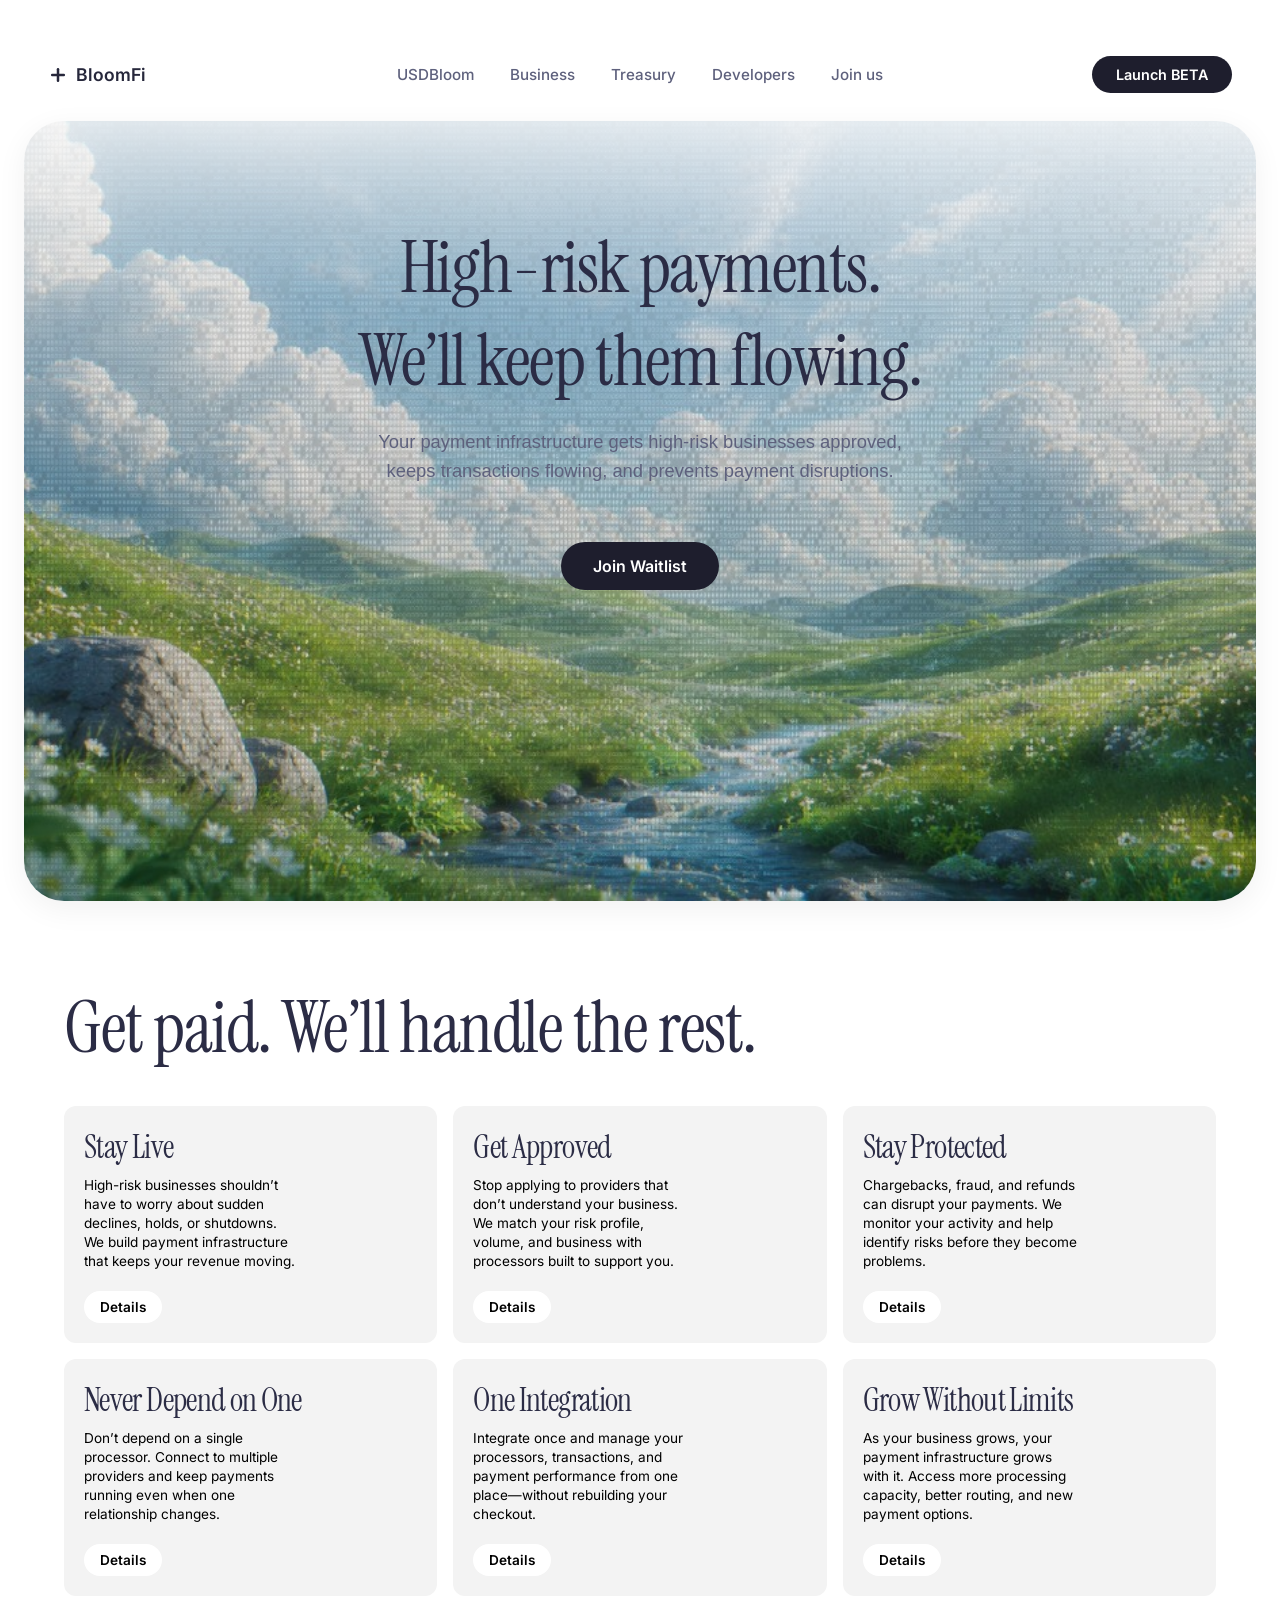
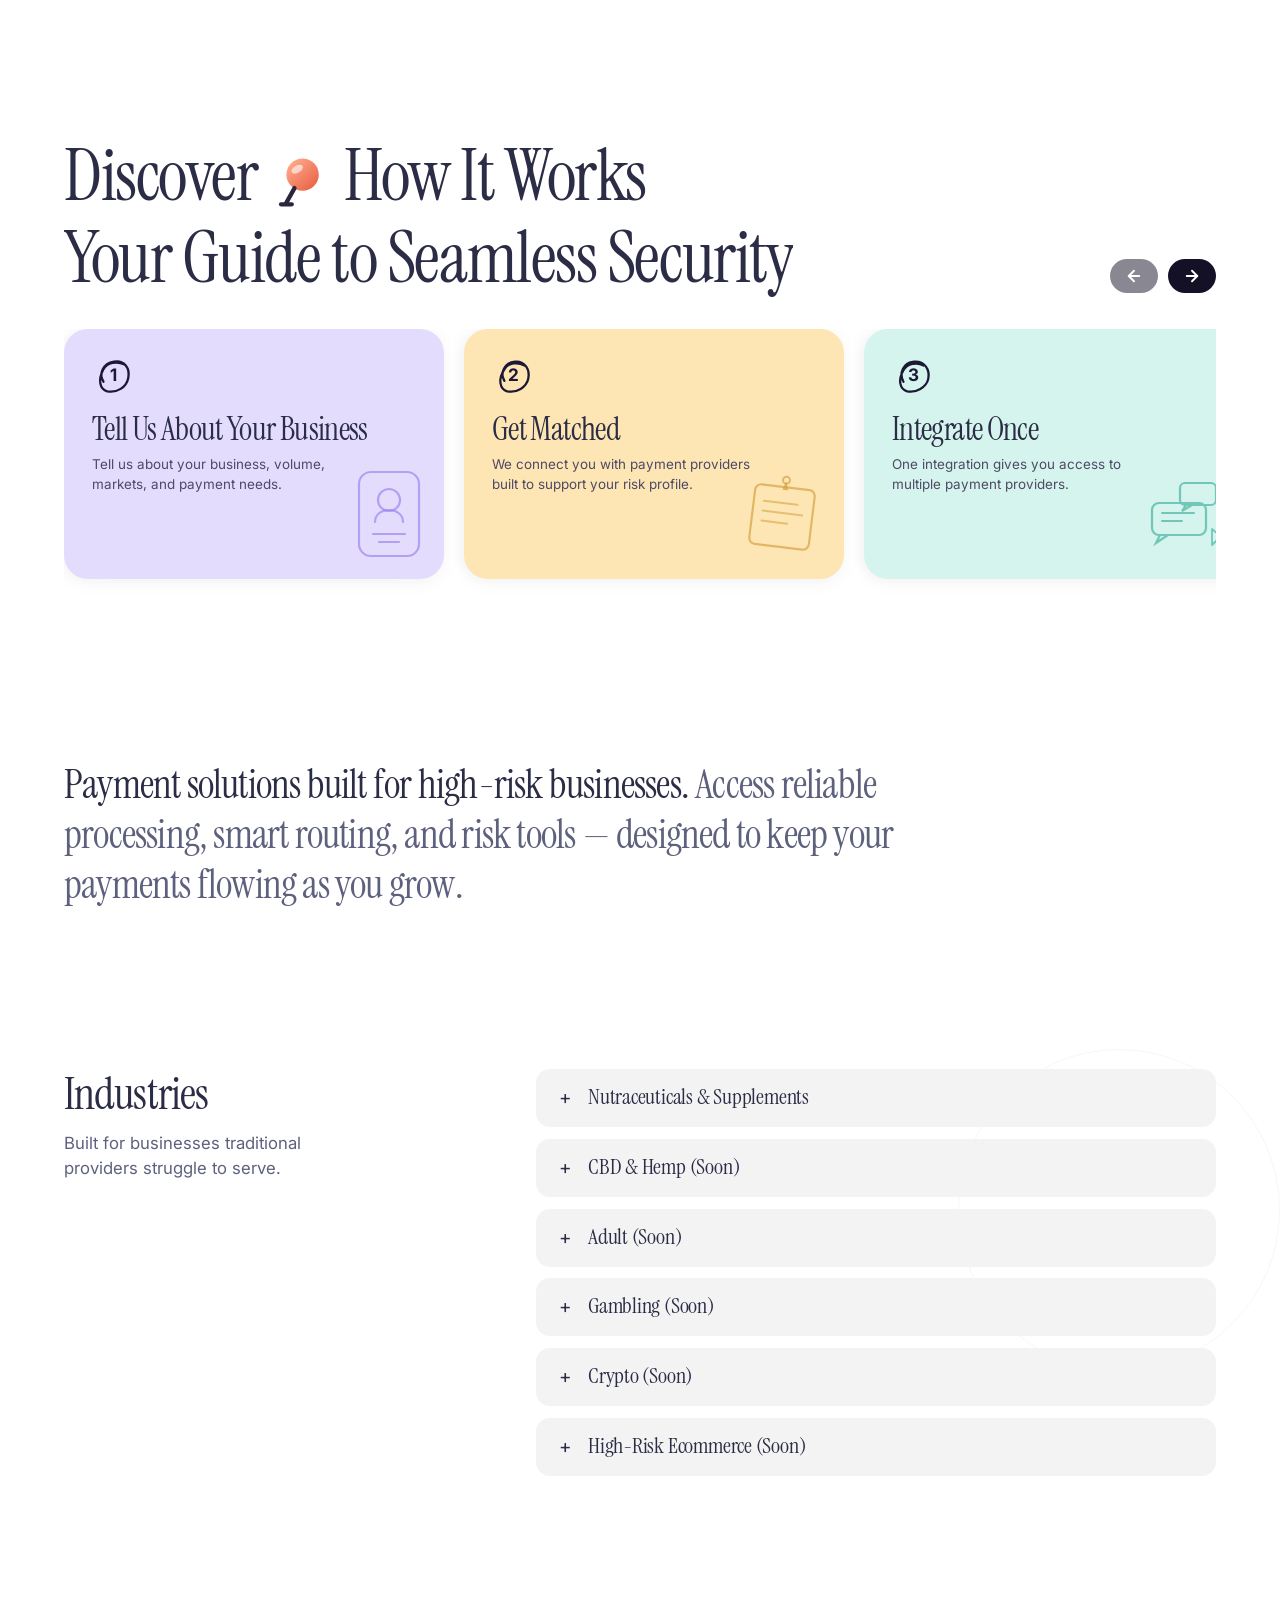
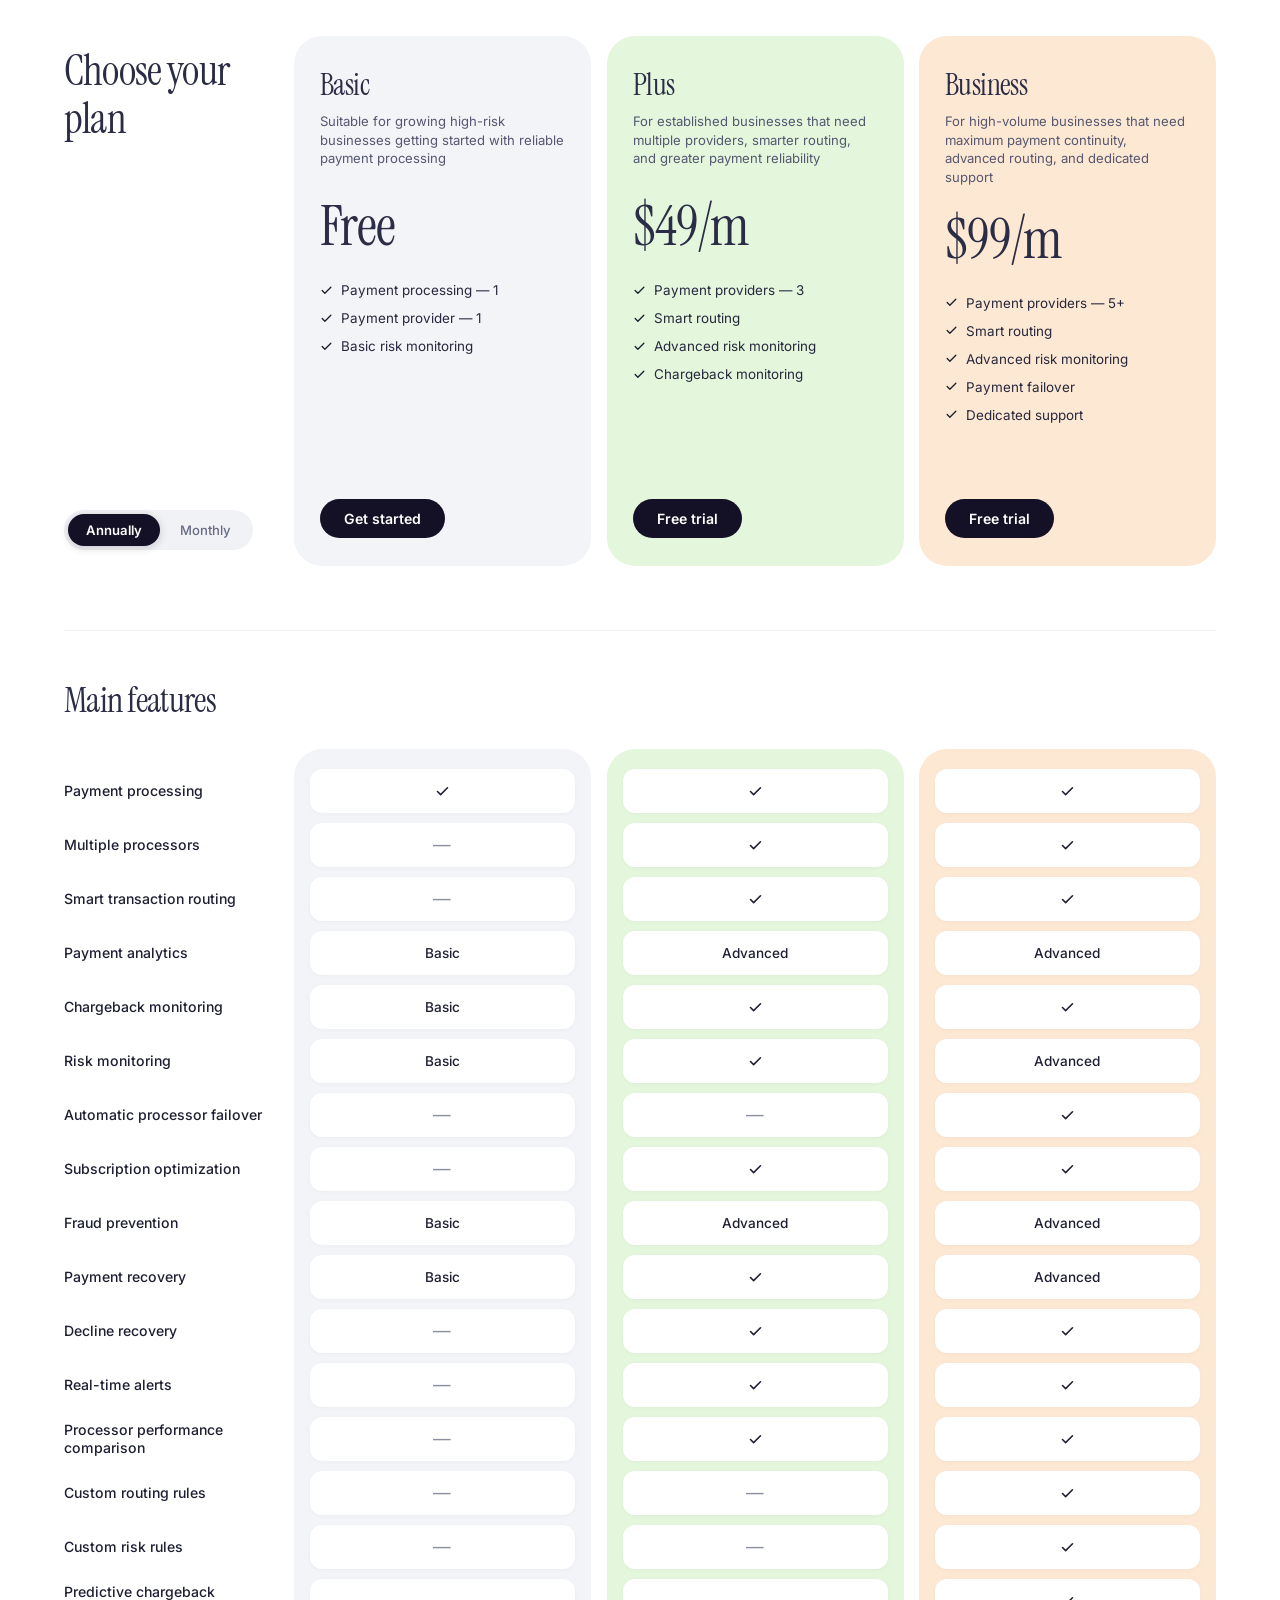
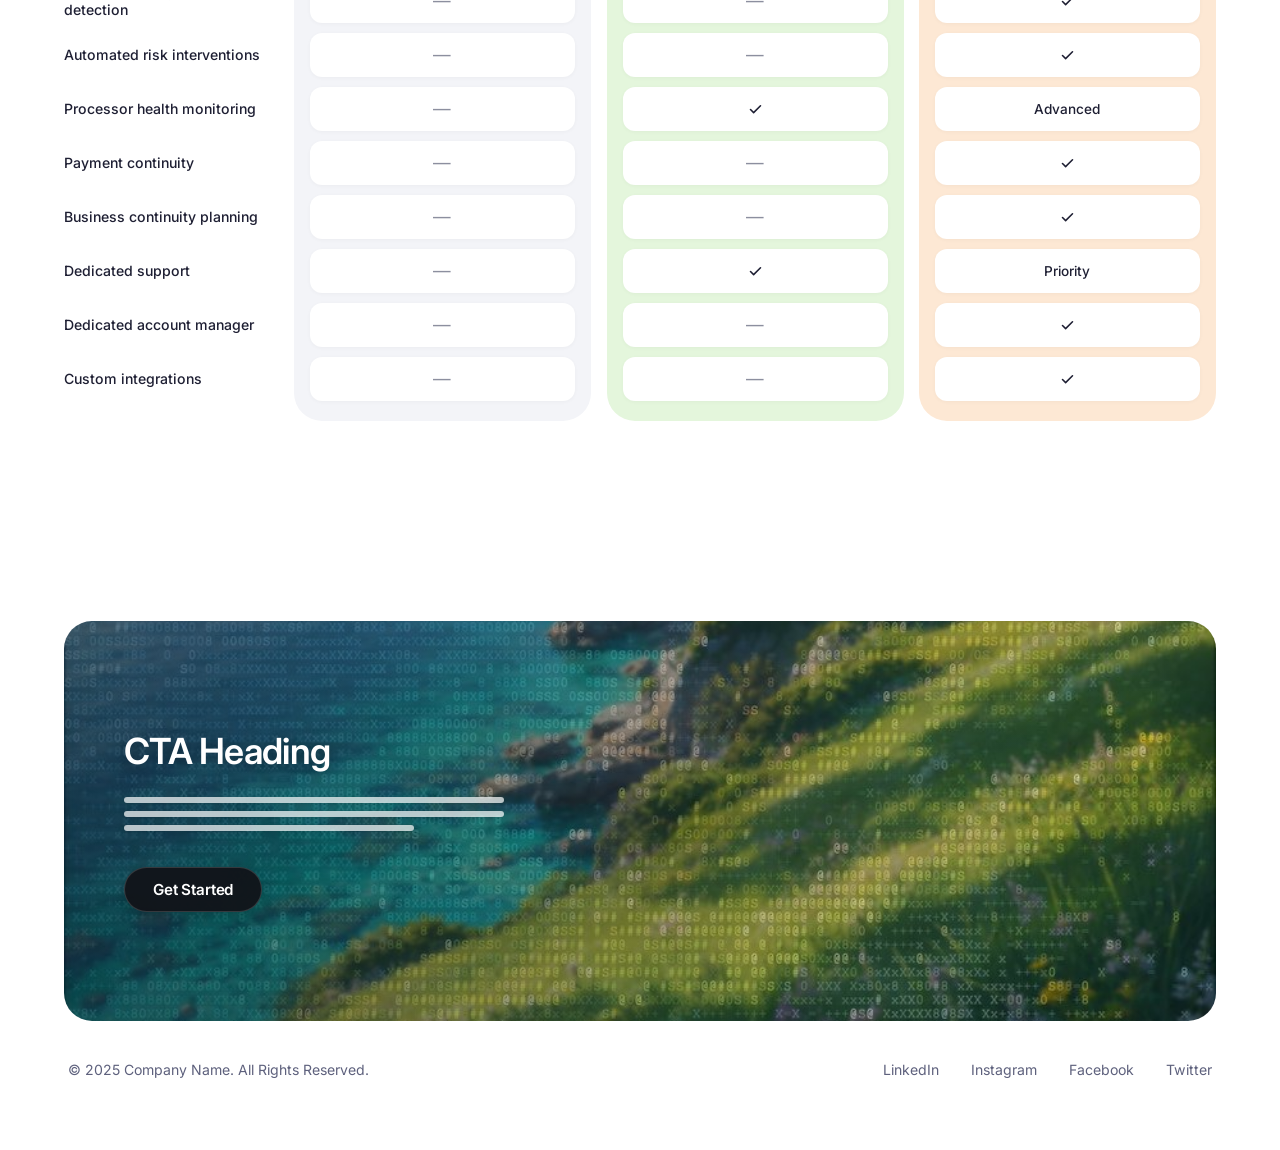
==== index.html @ 68a90241 "new page" ====
<!DOCTYPE html>
<html lang="en">
<head>
    <meta charset="UTF-8">
    <meta name="viewport" content="width=device-width, initial-scale=1.0">
    <title>BloomFi - High-risk payments. We’ll keep them flowing.</title>
    <link rel="preconnect" href="https://fonts.googleapis.com">
    <link rel="preconnect" href="https://fonts.gstatic.com" crossorigin>
    <link href="https://fonts.googleapis.com/css2?family=Inter:wght@400;500;600;700&display=swap" rel="stylesheet">
    <link href="https://fonts.googleapis.com/css2?family=Instrument+Serif:ital@0;1&display=swap" rel="stylesheet">
    <link href="https://api.fontshare.com/v2/css?f[]=switzer@400,500,600,700&display=swap" rel="stylesheet">
    <link rel="stylesheet" href="styles.css?v=24">
    <style>
        /* How It Works Section Direct Styles */
        .how-it-works-section {
            max-width: 1200px;
            width: 100%;
            margin: 60px auto 100px auto;
            padding: 0 24px;
            box-sizing: border-box;
        }

        .how-it-works-header {
            display: flex;
            justify-content: space-between;
            align-items: flex-end;
            margin-bottom: 32px;
        }

        .how-it-works-title {
            display: flex;
            flex-direction: column;
            gap: 2px;
        }

        .hw-main-heading,
        .hw-sub-heading {
            font-family: 'Instrument Serif', serif;
            font-size: 4.5rem;
            font-weight: 400;
            color: #2b2c45;
            line-height: 1.1;
            letter-spacing: -0.02em;
            margin: 0;
        }

        .hw-title-emoji {
            display: inline-flex;
            align-items: center;
            justify-content: center;
            vertical-align: middle;
        }

        .hw-title-emoji svg {
            width: 0.8em;
            height: 0.8em;
            vertical-align: -0.05em;
            margin: 0 4px;
        }

        .how-it-works-nav {
            display: flex;
            gap: 10px;
            align-items: center;
            margin-bottom: 4px;
        }

        .hw-nav-btn {
            background-color: #141126;
            color: #ffffff;
            border: none;
            width: 48px;
            height: 34px;
            border-radius: 17px;
            display: flex;
            justify-content: center;
            align-items: center;
            cursor: pointer;
            transition: background-color 0.2s ease, transform 0.15s ease;
        }

        .hw-nav-btn:hover {
            background-color: #2b2649;
            transform: scale(1.04);
        }

        .hw-nav-btn:active {
            transform: scale(0.97);
        }

        .how-it-works-cards-wrapper {
            position: relative;
            width: 100%;
            height: 270px;
            overflow: hidden;
        }

        .how-it-works-cards {
            position: relative;
            width: 100%;
            height: 100%;
        }

        .hw-card {
            position: absolute;
            top: 0;
            width: 380px;
            height: 250px;
            border-radius: 24px;
            padding: 26px 28px 22px 28px;
            display: flex;
            flex-direction: column;
            justify-content: flex-start;
            overflow: hidden;
            box-sizing: border-box;
            box-shadow: 0 4px 20px rgba(0, 0, 0, 0.04), -4px 0 16px rgba(0, 0, 0, 0.04);
            transition: left 0.45s cubic-bezier(0.2, 0.9, 0.3, 1), box-shadow 0.3s ease;
            cursor: pointer;
        }

        .hw-card:hover {
            box-shadow: 0 8px 30px rgba(0, 0, 0, 0.08), -6px 0 20px rgba(0, 0, 0, 0.06);
        }

        .hw-badge {
            display: flex;
            align-items: center;
            justify-content: flex-start;
            margin-bottom: 14px;
        }

        .hw-card-title {
            font-family: 'Instrument Serif', serif;
            font-size: 2rem;
            font-weight: 400;
            color: #2b2c45;
            margin: 0 0 8px 0;
            letter-spacing: -0.02em;
            line-height: 1.15;
            position: relative;
            z-index: 2;
        }

        .hw-card-desc {
            font-family: 'Inter', -apple-system, BlinkMacSystemFont, "Segoe UI", Roboto, sans-serif;
            font-size: 0.84rem;
            font-weight: 400;
            color: #4E4A66;
            line-height: 1.48;
            margin: 0;
            max-width: 82%;
            position: relative;
            z-index: 2;
        }

        .hw-card-graphic {
            position: absolute;
            bottom: 8px;
            right: 12px;
            z-index: 1;
            pointer-events: none;
        }

        .card-purple {
            background-color: #E4DCFD !important;
        }

        .card-yellow {
            background-color: #FDE6B4 !important;
        }

        .card-cyan {
            background-color: #D5F4ED !important;
        }

        .card-peach {
            background-color: #FCE2D2 !important;
        }

        .card-blue {
            background-color: #E0E7FD !important;
        }

        @media (max-width: 992px) {
            .hw-main-heading,
            .hw-sub-heading {
                font-size: 3rem;
            }
            .how-it-works-cards-wrapper {
                height: 270px;
            }
            .hw-card {
                width: 330px;
                height: 250px;
            }
        }

        @media (max-width: 576px) {
            .how-it-works-header {
                flex-direction: column;
                align-items: flex-start;
                gap: 16px;
            }
            .hw-main-heading,
            .hw-sub-heading {
                font-size: 2.2rem;
            }
            .hw-card-title {
                font-size: 1.75rem;
            }
            .how-it-works-cards-wrapper {
                height: 255px;
            }
            .hw-card {
                width: 82vw;
                height: 240px;
                padding: 22px 18px;
            }
            .hw-card-desc {
                max-width: 95%;
            }
        }
    </style>
</head>
<body>
    <header class="header">
        <div class="logo">
            <svg width="20" height="20" viewBox="0 0 24 24" fill="none" stroke="currentColor" stroke-width="3" stroke-linecap="round" stroke-linejoin="round">
                <line x1="12" y1="5" x2="12" y2="19"></line>
                <line x1="5" y1="12" x2="19" y2="12"></line>
            </svg>
            BloomFi
        </div>
        <nav class="nav">
            <a href="#">USDBloom</a>
            <a href="#">Business</a>
            <a href="#">Treasury</a>
            <a href="#">Developers</a>
            <a href="#">Join us</a>
        </nav>
        <div class="header-action">
            <button class="btn btn-dark">Launch BETA</button>
        </div>
    </header>

    <main class="main-content">
        <section class="hero-card">
            <div class="hero-content">
                <h1>High-risk payments.<br>We’ll keep them flowing.</h1>
                <p>Your payment infrastructure gets high-risk businesses approved,<br>keeps transactions flowing, and prevents payment disruptions.</p>
                <button class="btn btn-dark btn-large">Join Waitlist</button>
            </div>
        </section>

        <section class="explore-section">
            <h2>Get paid. We’ll handle the rest.</h2>
            <div class="explore-grid">
                <!-- Card 1 -->
                <div class="explore-card">
                    <div class="explore-content">
                        <h3>Stay Live</h3>
                        <p>High-risk businesses shouldn’t have to worry about sudden declines, holds, or shutdowns. We build payment infrastructure that keeps your revenue moving.</p>
                        <button class="btn-details">Details</button>
                    </div>
                    <div class="explore-image">
                        <img src="assets/save.png" alt="Stay Live" onerror="this.style.display='none'">
                    </div>
                </div>

                <!-- Card 2 -->
                <div class="explore-card">
                    <div class="explore-content">
                        <h3>Get Approved</h3>
                        <p>Stop applying to providers that don’t understand your business. We match your risk profile, volume, and business with processors built to support you.</p>
                        <button class="btn-details">Details</button>
                    </div>
                    <div class="explore-image">
                        <img src="assets/plan.png" alt="Get Approved" onerror="this.style.display='none'">
                    </div>
                </div>

                <!-- Card 3 -->
                <div class="explore-card">
                    <div class="explore-content">
                        <h3>Stay Protected</h3>
                        <p>Chargebacks, fraud, and refunds can disrupt your payments. We monitor your activity and help identify risks before they become problems.</p>
                        <button class="btn-details">Details</button>
                    </div>
                    <div class="explore-image">
                        <img src="assets/book.png" alt="Stay Protected" onerror="this.style.display='none'">
                    </div>
                </div>

                <!-- Card 4 -->
                <div class="explore-card">
                    <div class="explore-content">
                        <h3>Never Depend on One</h3>
                        <p>Don’t depend on a single processor. Connect to multiple providers and keep payments running even when one relationship changes.</p>
                        <button class="btn-details">Details</button>
                    </div>
                    <div class="explore-image">
                        <img src="assets/autopilot.png" alt="Never Depend on One" onerror="this.style.display='none'">
                    </div>
                </div>

                <!-- Card 5 -->
                <div class="explore-card">
                    <div class="explore-content">
                        <h3>One Integration</h3>
                        <p>Integrate once and manage your processors, transactions, and payment performance from one place—without rebuilding your checkout.</p>
                        <button class="btn-details">Details</button>
                    </div>
                    <div class="explore-image">
                        <img src="assets/budget.png" alt="One Integration" onerror="this.style.display='none'">
                    </div>
                </div>

                <!-- Card 6 -->
                <div class="explore-card">
                    <div class="explore-content">
                        <h3>Grow Without Limits</h3>
                        <p>As your business grows, your payment infrastructure grows with it. Access more processing capacity, better routing, and new payment options.</p>
                        <button class="btn-details">Details</button>
                    </div>
                    <div class="explore-image">
                        <img src="assets/group.png" alt="Grow Without Limits" onerror="this.style.display='none'">
                    </div>
                </div>


            </div>
        </section>

        <!-- How It Works Section -->
        <section class="how-it-works-section">
            <div class="how-it-works-header">
                <div class="how-it-works-title">
                    <h2 class="hw-main-heading">
                        Discover 
                        <span class="hw-title-emoji">
                            <svg viewBox="0 0 32 32" fill="none" xmlns="http://www.w3.org/2000/svg">
                                <circle cx="17" cy="12" r="9" fill="url(#hw-head-gradient)"/>
                                <ellipse cx="14" cy="9" rx="3.5" ry="2" fill="white" opacity="0.6" transform="rotate(-30 14 9)"/>
                                <path d="M12.5 19.5 L7.5 28.5 M5 28.5 L11 28.5" stroke="#2B2640" stroke-width="2.4" stroke-linecap="round"/>
                                <defs>
                                    <linearGradient id="hw-head-gradient" x1="10" y1="5" x2="24" y2="20" gradientUnits="userSpaceOnUse">
                                        <stop stop-color="#FFA88B"/>
                                        <stop offset="1" stop-color="#E86245"/>
                                    </linearGradient>
                                </defs>
                            </svg>
                        </span>
                        How It Works
                    </h2>
                    <h2 class="hw-sub-heading">Your Guide to Seamless Security</h2>
                </div>
                <div class="how-it-works-nav">
                    <button class="hw-nav-btn prev" id="hwPrevBtn" aria-label="Previous">
                        <svg width="18" height="18" viewBox="0 0 24 24" fill="none" stroke="currentColor" stroke-width="2.5" stroke-linecap="round" stroke-linejoin="round">
                            <line x1="19" y1="12" x2="5" y2="12"></line>
                            <polyline points="12 19 5 12 12 5"></polyline>
                        </svg>
                    </button>
                    <button class="hw-nav-btn next" id="hwNextBtn" aria-label="Next">
                        <svg width="18" height="18" viewBox="0 0 24 24" fill="none" stroke="currentColor" stroke-width="2.5" stroke-linecap="round" stroke-linejoin="round">
                            <line x1="5" y1="12" x2="19" y2="12"></line>
                            <polyline points="12 5 19 12 12 19"></polyline>
                        </svg>
                    </button>
                </div>
            </div>
            
            <div class="how-it-works-cards-wrapper">
                <div class="how-it-works-cards" id="hwCardsContainer">
                    <!-- Card 1 -->
                    <div class="hw-card card-purple">
                        <div class="hw-badge">
                            <svg width="42" height="42" viewBox="0 0 44 44" fill="none" xmlns="http://www.w3.org/2000/svg">
                                <path d="M12 28 C 7 20, 11 9, 23 7 C 34 5, 40 14, 38 24 C 36 34, 26 40, 16 38 C 8 36, 6 26, 12 15 C 16 8, 26 6, 34 10" 
                                      stroke="#1C1836" stroke-width="2.4" stroke-linecap="round" stroke-linejoin="round" fill="none"/>
                                <text x="22" y="27" text-anchor="middle" font-family="'Inter', sans-serif" font-weight="700" font-size="18" fill="#1C1836">1</text>
                            </svg>
                        </div>
                        <h3 class="hw-card-title">Tell Us About Your Business</h3>
                        <p class="hw-card-desc">Tell us about your business, volume, markets, and payment needs.</p>
                        <div class="hw-card-graphic">
                            <svg width="95" height="105" viewBox="0 0 95 105" fill="none" xmlns="http://www.w3.org/2000/svg">
                                <rect x="22" y="10" width="60" height="84" rx="12" stroke="#9A82EA" stroke-width="2.2" fill="none" opacity="0.65"/>
                                <circle cx="52" cy="38" r="11" stroke="#9A82EA" stroke-width="2.2" fill="none" opacity="0.65"/>
                                <path d="M38 60 C38 52, 45 48, 52 48 C59 48, 66 52, 66 60" stroke="#9A82EA" stroke-width="2.2" stroke-linecap="round" fill="none" opacity="0.65"/>
                                <line x1="36" y1="72" x2="68" y2="72" stroke="#9A82EA" stroke-width="2.2" stroke-linecap="round" opacity="0.65"/>
                                <line x1="42" y1="80" x2="62" y2="80" stroke="#9A82EA" stroke-width="2.2" stroke-linecap="round" opacity="0.65"/>
                            </svg>
                        </div>
                    </div>
                    
                    <!-- Card 2 -->
                    <div class="hw-card card-yellow">
                        <div class="hw-badge">
                            <svg width="42" height="42" viewBox="0 0 44 44" fill="none" xmlns="http://www.w3.org/2000/svg">
                                <path d="M13 27 C 8 19, 13 8, 24 7 C 35 6, 40 16, 38 25 C 36 34, 26 40, 16 38 C 8 36, 6 25, 13 15 C 17 8, 27 7, 34 11" 
                                      stroke="#1C1836" stroke-width="2.4" stroke-linecap="round" stroke-linejoin="round" fill="none"/>
                                <text x="22" y="27" text-anchor="middle" font-family="'Inter', sans-serif" font-weight="700" font-size="18" fill="#1C1836">2</text>
                            </svg>
                        </div>
                        <h3 class="hw-card-title">Get Matched</h3>
                        <p class="hw-card-desc">We connect you with payment providers built to support your risk profile.</p>
                        <div class="hw-card-graphic">
                            <svg width="100" height="100" viewBox="0 0 100 100" fill="none" xmlns="http://www.w3.org/2000/svg">
                                <g transform="rotate(7 50 50)">
                                    <rect x="20" y="20" width="60" height="60" rx="6" stroke="#D39F3B" stroke-width="2.2" fill="none" opacity="0.65"/>
                                    <path d="M50 14 L53 23 L47 23 Z" fill="#D39F3B" opacity="0.65"/>
                                    <circle cx="50" cy="13" r="3.5" stroke="#D39F3B" stroke-width="2" fill="none" opacity="0.65"/>
                                    <line x1="30" y1="36" x2="64" y2="36" stroke="#D39F3B" stroke-width="2" stroke-linecap="round" opacity="0.55"/>
                                    <line x1="30" y1="46" x2="70" y2="46" stroke="#D39F3B" stroke-width="2" stroke-linecap="round" opacity="0.55"/>
                                    <line x1="30" y1="56" x2="56" y2="56" stroke="#D39F3B" stroke-width="2" stroke-linecap="round" opacity="0.55"/>
                                </g>
                            </svg>
                        </div>
                    </div>
                    
                    <!-- Card 3 -->
                    <div class="hw-card card-cyan">
                        <div class="hw-badge">
                            <svg width="42" height="42" viewBox="0 0 44 44" fill="none" xmlns="http://www.w3.org/2000/svg">
                                <path d="M12 28 C 7 19, 12 8, 23 7 C 34 6, 40 15, 38 25 C 36 34, 25 40, 16 38 C 8 36, 6 26, 12 16 C 16 9, 26 7, 33 11" 
                                      stroke="#1C1836" stroke-width="2.4" stroke-linecap="round" stroke-linejoin="round" fill="none"/>
                                <text x="22" y="27" text-anchor="middle" font-family="'Inter', sans-serif" font-weight="700" font-size="18" fill="#1C1836">3</text>
                            </svg>
                        </div>
                        <h3 class="hw-card-title">Integrate Once</h3>
                        <p class="hw-card-desc">One integration gives you access to multiple payment providers.</p>
                        <div class="hw-card-graphic">
                            <svg width="100" height="100" viewBox="0 0 100 100" fill="none" xmlns="http://www.w3.org/2000/svg">
                                <g opacity="0.65">
                                    <rect x="48" y="16" width="36" height="22" rx="5" stroke="#3DAF9C" stroke-width="2.2" fill="none"/>
                                    <path d="M54 38 L50 44 L60 38" stroke="#3DAF9C" stroke-width="2.2" fill="none"/>
                                    <rect x="20" y="36" width="54" height="32" rx="7" stroke="#3DAF9C" stroke-width="2.2" fill="none"/>
                                    <line x1="30" y1="46" x2="62" y2="46" stroke="#3DAF9C" stroke-width="2.2" stroke-linecap="round"/>
                                    <line x1="30" y1="54" x2="50" y2="54" stroke="#3DAF9C" stroke-width="2.2" stroke-linecap="round"/>
                                    <path d="M28 68 L24 76 L36 68" stroke="#3DAF9C" stroke-width="2.2" fill="none"/>
                                    <path d="M80 62 L80 78 L84 74 L90 82 L93 79 L87 72 L92 72 Z" stroke="#3DAF9C" stroke-width="1.8" stroke-linejoin="round" fill="none"/>
                                </g>
                            </svg>
                        </div>
                    </div>

                    <!-- Card 4 -->
                    <div class="hw-card card-peach">
                        <div class="hw-badge">
                            <svg width="42" height="42" viewBox="0 0 44 44" fill="none" xmlns="http://www.w3.org/2000/svg">
                                <path d="M12 28 C 7 20, 11 9, 23 7 C 34 5, 40 14, 38 24 C 36 34, 26 40, 16 38 C 8 36, 6 26, 12 15 C 16 8, 26 6, 34 10" 
                                      stroke="#1C1836" stroke-width="2.4" stroke-linecap="round" stroke-linejoin="round" fill="none"/>
                                <text x="22" y="27" text-anchor="middle" font-family="'Inter', sans-serif" font-weight="700" font-size="18" fill="#1C1836">4</text>
                            </svg>
                        </div>
                        <h3 class="hw-card-title">Keep Processing</h3>
                        <p class="hw-card-desc">We monitor, optimize, and route payments to keep your transactions flowing.</p>
                        <div class="hw-card-graphic">
                            <svg width="100" height="100" viewBox="0 0 100 100" fill="none" xmlns="http://www.w3.org/2000/svg">
                                <g opacity="0.65">
                                    <rect x="22" y="55" width="12" height="25" rx="3" stroke="#E28A6D" stroke-width="2.2" fill="none"/>
                                    <rect x="42" y="38" width="12" height="42" rx="3" stroke="#E28A6D" stroke-width="2.2" fill="none"/>
                                    <rect x="62" y="22" width="12" height="58" rx="3" stroke="#E28A6D" stroke-width="2.2" fill="none"/>
                                    <line x1="16" y1="84" x2="84" y2="84" stroke="#E28A6D" stroke-width="2.2" stroke-linecap="round"/>
                                    <path d="M24 45 L44 30 L64 16 L78 22" stroke="#E28A6D" stroke-width="2.2" stroke-linecap="round" stroke-linejoin="round"/>
                                </g>
                            </svg>
                        </div>
                    </div>

                    <!-- Card 5 -->
                    <div class="hw-card card-blue">
                        <div class="hw-badge">
                            <svg width="42" height="42" viewBox="0 0 44 44" fill="none" xmlns="http://www.w3.org/2000/svg">
                                <path d="M13 27 C 8 19, 13 8, 24 7 C 35 6, 40 16, 38 25 C 36 34, 26 40, 16 38 C 8 36, 6 25, 13 15 C 17 8, 27 7, 34 11" 
                                      stroke="#1C1836" stroke-width="2.4" stroke-linecap="round" stroke-linejoin="round" fill="none"/>
                                <text x="22" y="27" text-anchor="middle" font-family="'Inter', sans-serif" font-weight="700" font-size="18" fill="#1C1836">5</text>
                            </svg>
                        </div>
                        <h3 class="hw-card-title">Scale With Confidence</h3>
                        <p class="hw-card-desc">Add processing capacity and new providers as your business grows.</p>
                        <div class="hw-card-graphic">
                            <svg width="100" height="100" viewBox="0 0 100 100" fill="none" xmlns="http://www.w3.org/2000/svg">
                                <g opacity="0.65">
                                    <circle cx="50" cy="50" r="30" stroke="#7B8FEA" stroke-width="2.2" fill="none"/>
                                    <ellipse cx="50" cy="50" rx="14" ry="30" stroke="#7B8FEA" stroke-width="2.2" fill="none"/>
                                    <line x1="20" y1="50" x2="80" y2="50" stroke="#7B8FEA" stroke-width="2.2"/>
                                    <line x1="26" y1="36" x2="74" y2="36" stroke="#7B8FEA" stroke-width="2"/>
                                    <line x1="26" y1="64" x2="74" y2="64" stroke="#7B8FEA" stroke-width="2"/>
                                </g>
                            </svg>
                        </div>
                    </div>
                </div>
            </div>
        </section>

        <!-- Flexible Solutions Section -->
        <section class="solutions-section">
            <div class="solutions-content">
                <h2 class="solutions-text" id="solutionsHeading">
                    <span class="solutions-bold">Payment solutions built for high-risk businesses.</span> <span class="solutions-muted">Access reliable processing, smart routing, and risk tools — designed to keep your payments flowing as you grow.</span>
                </h2>
            </div>
        </section>

        <!-- FAQ Section -->
        <section class="faq-section">
            <div class="faq-container">
                <div class="faq-left">
                    <h2 class="faq-title">Industries</h2>
                    <p class="faq-subtitle">Built for businesses traditional<br>providers struggle to serve.</p>
                </div>
                <div class="faq-right">
                    <div class="faq-list">
                        <div class="faq-item">
                            <button class="faq-question" aria-expanded="false" type="button">
                                <span class="faq-icon">+</span>
                                <span class="faq-question-text">Nutraceuticals & Supplements</span>
                            </button>
                            <div class="faq-answer">
                                <div class="faq-answer-inner">
                                    <p>Reliable processing for high-volume brands, subscriptions, and recurring payments.</p>
                                </div>
                            </div>
                        </div>

                        <div class="faq-item">
                            <button class="faq-question" aria-expanded="false" type="button">
                                <span class="faq-icon">+</span>
                                <span class="faq-question-text">CBD & Hemp (Soon)</span>
                            </button>
                            <div class="faq-answer">
                                <div class="faq-answer-inner">
                                    <p>Payment infrastructure for compliant CBD and hemp businesses facing complex processing requirements.</p>
                                </div>
                            </div>
                        </div>

                        <div class="faq-item">
                            <button class="faq-question" aria-expanded="false" type="button">
                                <span class="faq-icon">+</span>
                                <span class="faq-question-text">Adult (Soon)</span>
                            </button>
                            <div class="faq-answer">
                                <div class="faq-answer-inner">
                                    <p>Reliable, discreet payment solutions for businesses with specialized acquiring and compliance needs.</p>
                                </div>
                            </div>
                        </div>

                        <div class="faq-item">
                            <button class="faq-question" aria-expanded="false" type="button">
                                <span class="faq-icon">+</span>
                                <span class="faq-question-text">Gambling (Soon)</span>
                            </button>
                            <div class="faq-answer">
                                <div class="faq-answer-inner">
                                    <p>Secure payment infrastructure for licensed operators managing high transaction volumes and strict requirements.</p>
                                </div>
                            </div>
                        </div>

                        <div class="faq-item">
                            <button class="faq-question" aria-expanded="false" type="button">
                                <span class="faq-icon">+</span>
                                <span class="faq-question-text">Crypto (Soon)</span>
                            </button>
                            <div class="faq-answer">
                                <div class="faq-answer-inner">
                                    <p>Payment solutions for compliant digital asset businesses navigating complex regulatory and risk requirements.</p>
                                </div>
                            </div>
                        </div>

                        <div class="faq-item">
                            <button class="faq-question" aria-expanded="false" type="button">
                                <span class="faq-icon">+</span>
                                <span class="faq-question-text">High-Risk Ecommerce (Soon)</span>
                            </button>
                            <div class="faq-answer">
                                <div class="faq-answer-inner">
                                    <p>Flexible payment infrastructure for online businesses with elevated risk, chargebacks, or processing challenges.</p>
                                </div>
                            </div>
                        </div>
                    </div>
                </div>
            </div>
        </section>

        <!-- Pricing Section -->
        <section class="pricing-section">
            <div class="pricing-container">
                <div class="pricing-header-col">
                    <h2 class="pricing-main-title">Choose your<br>plan</h2>
                    <div class="pricing-toggle-wrapper">
                        <div class="pricing-toggle" role="radiogroup" aria-label="Billing frequency">
                            <button type="button" class="pricing-toggle-btn active" data-period="annual">Annually</button>
                            <button type="button" class="pricing-toggle-btn" data-period="monthly">Monthly</button>
                        </div>
                    </div>
                </div>
                <div class="pricing-cards-grid">
                    <!-- Basic Card -->
                    <div class="pricing-card card-basic">
                        <div class="pricing-card-top">
                            <h3 class="pricing-card-name">Basic</h3>
                            <p class="pricing-card-desc">Suitable for growing high-risk businesses getting started with reliable payment processing</p>
                        </div>
                        <div class="pricing-card-price">
                            <span class="price-value" data-annual="Free" data-monthly="Free">Free</span>
                        </div>
                        <div class="pricing-card-features">
                            <div class="pricing-feature">
                                <svg class="pricing-check-icon" width="13" height="13" viewBox="0 0 24 24" fill="none" stroke="currentColor" stroke-width="2.4" stroke-linecap="round" stroke-linejoin="round">
                                    <polyline points="20 6 9 17 4 12"></polyline>
                                </svg>
                                <span>Payment processing — 1</span>
                            </div>
                            <div class="pricing-feature">
                                <svg class="pricing-check-icon" width="13" height="13" viewBox="0 0 24 24" fill="none" stroke="currentColor" stroke-width="2.4" stroke-linecap="round" stroke-linejoin="round">
                                    <polyline points="20 6 9 17 4 12"></polyline>
                                </svg>
                                <span>Payment provider — 1</span>
                            </div>
                            <div class="pricing-feature">
                                <svg class="pricing-check-icon" width="13" height="13" viewBox="0 0 24 24" fill="none" stroke="currentColor" stroke-width="2.4" stroke-linecap="round" stroke-linejoin="round">
                                    <polyline points="20 6 9 17 4 12"></polyline>
                                </svg>
                                <span>Basic risk monitoring</span>
                            </div>
                        </div>
                        <div class="pricing-card-bottom">
                            <button class="pricing-btn" type="button">Get started</button>
                        </div>
                    </div>

                    <!-- Plus Card -->
                    <div class="pricing-card card-plus">
                        <div class="pricing-card-top">
                            <h3 class="pricing-card-name">Plus</h3>
                            <p class="pricing-card-desc">For established businesses that need multiple providers, smarter routing, and greater payment reliability</p>
                        </div>
                        <div class="pricing-card-price">
                            <span class="price-value" data-annual="$49/m" data-monthly="$59/m">$49/m</span>
                        </div>
                        <div class="pricing-card-features">
                            <div class="pricing-feature">
                                <svg class="pricing-check-icon" width="13" height="13" viewBox="0 0 24 24" fill="none" stroke="currentColor" stroke-width="2.4" stroke-linecap="round" stroke-linejoin="round">
                                    <polyline points="20 6 9 17 4 12"></polyline>
                                </svg>
                                <span>Payment providers — 3</span>
                            </div>
                            <div class="pricing-feature">
                                <svg class="pricing-check-icon" width="13" height="13" viewBox="0 0 24 24" fill="none" stroke="currentColor" stroke-width="2.4" stroke-linecap="round" stroke-linejoin="round">
                                    <polyline points="20 6 9 17 4 12"></polyline>
                                </svg>
                                <span>Smart routing</span>
                            </div>
                            <div class="pricing-feature">
                                <svg class="pricing-check-icon" width="13" height="13" viewBox="0 0 24 24" fill="none" stroke="currentColor" stroke-width="2.4" stroke-linecap="round" stroke-linejoin="round">
                                    <polyline points="20 6 9 17 4 12"></polyline>
                                </svg>
                                <span>Advanced risk monitoring</span>
                            </div>
                            <div class="pricing-feature">
                                <svg class="pricing-check-icon" width="13" height="13" viewBox="0 0 24 24" fill="none" stroke="currentColor" stroke-width="2.4" stroke-linecap="round" stroke-linejoin="round">
                                    <polyline points="20 6 9 17 4 12"></polyline>
                                </svg>
                                <span>Chargeback monitoring</span>
                            </div>
                        </div>
                        <div class="pricing-card-bottom">
                            <button class="pricing-btn" type="button">Free trial</button>
                        </div>
                    </div>

                    <!-- Business Card -->
                    <div class="pricing-card card-business">
                        <div class="pricing-card-top">
                            <h3 class="pricing-card-name">Business</h3>
                            <p class="pricing-card-desc">For high-volume businesses that need maximum payment continuity, advanced routing, and dedicated support</p>
                        </div>
                        <div class="pricing-card-price">
                            <span class="price-value" data-annual="$99/m" data-monthly="$119/m">$99/m</span>
                        </div>
                        <div class="pricing-card-features">
                            <div class="pricing-feature">
                                <svg class="pricing-check-icon" width="13" height="13" viewBox="0 0 24 24" fill="none" stroke="currentColor" stroke-width="2.4" stroke-linecap="round" stroke-linejoin="round">
                                    <polyline points="20 6 9 17 4 12"></polyline>
                                </svg>
                                <span>Payment providers — 5+</span>
                            </div>
                            <div class="pricing-feature">
                                <svg class="pricing-check-icon" width="13" height="13" viewBox="0 0 24 24" fill="none" stroke="currentColor" stroke-width="2.4" stroke-linecap="round" stroke-linejoin="round">
                                    <polyline points="20 6 9 17 4 12"></polyline>
                                </svg>
                                <span>Smart routing</span>
                            </div>
                            <div class="pricing-feature">
                                <svg class="pricing-check-icon" width="13" height="13" viewBox="0 0 24 24" fill="none" stroke="currentColor" stroke-width="2.4" stroke-linecap="round" stroke-linejoin="round">
                                    <polyline points="20 6 9 17 4 12"></polyline>
                                </svg>
                                <span>Advanced risk monitoring</span>
                            </div>
                            <div class="pricing-feature">
                                <svg class="pricing-check-icon" width="13" height="13" viewBox="0 0 24 24" fill="none" stroke="currentColor" stroke-width="2.4" stroke-linecap="round" stroke-linejoin="round">
                                    <polyline points="20 6 9 17 4 12"></polyline>
                                </svg>
                                <span>Payment failover</span>
                            </div>
                            <div class="pricing-feature">
                                <svg class="pricing-check-icon" width="13" height="13" viewBox="0 0 24 24" fill="none" stroke="currentColor" stroke-width="2.4" stroke-linecap="round" stroke-linejoin="round">
                                    <polyline points="20 6 9 17 4 12"></polyline>
                                </svg>
                                <span>Dedicated support</span>
                            </div>
                        </div>
                        <div class="pricing-card-bottom">
                            <button class="pricing-btn" type="button">Free trial</button>
                        </div>
                    </div>
                </div>
            </div>

            <!-- Main Features Comparison -->
            <div class="main-features-container">
                <h3 class="features-main-title">Main features</h3>
                <div class="features-grid-wrapper">
                    <div class="features-labels-col">
                        <div class="feature-label-row"><span>Payment processing</span></div>
                        <div class="feature-label-row"><span>Multiple processors</span></div>
                        <div class="feature-label-row"><span>Smart transaction routing</span></div>
                        <div class="feature-label-row"><span>Payment analytics</span></div>
                        <div class="feature-label-row"><span>Chargeback monitoring</span></div>
                        <div class="feature-label-row"><span>Risk monitoring</span></div>
                        <div class="feature-label-row"><span>Automatic processor failover</span></div>
                        <div class="feature-label-row"><span>Subscription optimization</span></div>
                        <div class="feature-label-row"><span>Fraud prevention</span></div>
                        <div class="feature-label-row"><span>Payment recovery</span></div>
                        <div class="feature-label-row"><span>Decline recovery</span></div>
                        <div class="feature-label-row"><span>Real-time alerts</span></div>
                        <div class="feature-label-row"><span>Processor performance comparison</span></div>
                        <div class="feature-label-row"><span>Custom routing rules</span></div>
                        <div class="feature-label-row"><span>Custom risk rules</span></div>
                        <div class="feature-label-row"><span>Predictive chargeback detection</span></div>
                        <div class="feature-label-row"><span>Automated risk interventions</span></div>
                        <div class="feature-label-row"><span>Processor health monitoring</span></div>
                        <div class="feature-label-row"><span>Payment continuity</span></div>
                        <div class="feature-label-row"><span>Business continuity planning</span></div>
                        <div class="feature-label-row"><span>Dedicated support</span></div>
                        <div class="feature-label-row"><span>Dedicated account manager</span></div>
                        <div class="feature-label-row"><span>Custom integrations</span></div>
                    </div>
                    <div class="features-cards-grid">
                        <!-- Basic Features Column -->
                        <div class="feature-column col-basic">
                            <div class="feature-value-row"><div class="feature-badge"><svg class="badge-check-icon" width="15" height="15" viewBox="0 0 24 24" fill="none" stroke="currentColor" stroke-width="2.5" stroke-linecap="round" stroke-linejoin="round"><polyline points="20 6 9 17 4 12"></polyline></svg></div></div>
                            <div class="feature-value-row"><div class="feature-badge"><span class="badge-dash">—</span></div></div>
                            <div class="feature-value-row"><div class="feature-badge"><span class="badge-dash">—</span></div></div>
                            <div class="feature-value-row"><div class="feature-badge"><span>Basic</span></div></div>
                            <div class="feature-value-row"><div class="feature-badge"><span>Basic</span></div></div>
                            <div class="feature-value-row"><div class="feature-badge"><span>Basic</span></div></div>
                            <div class="feature-value-row"><div class="feature-badge"><span class="badge-dash">—</span></div></div>
                            <div class="feature-value-row"><div class="feature-badge"><span class="badge-dash">—</span></div></div>
                            <div class="feature-value-row"><div class="feature-badge"><span>Basic</span></div></div>
                            <div class="feature-value-row"><div class="feature-badge"><span>Basic</span></div></div>
                            <div class="feature-value-row"><div class="feature-badge"><span class="badge-dash">—</span></div></div>
                            <div class="feature-value-row"><div class="feature-badge"><span class="badge-dash">—</span></div></div>
                            <div class="feature-value-row"><div class="feature-badge"><span class="badge-dash">—</span></div></div>
                            <div class="feature-value-row"><div class="feature-badge"><span class="badge-dash">—</span></div></div>
                            <div class="feature-value-row"><div class="feature-badge"><span class="badge-dash">—</span></div></div>
                            <div class="feature-value-row"><div class="feature-badge"><span class="badge-dash">—</span></div></div>
                            <div class="feature-value-row"><div class="feature-badge"><span class="badge-dash">—</span></div></div>
                            <div class="feature-value-row"><div class="feature-badge"><span class="badge-dash">—</span></div></div>
                            <div class="feature-value-row"><div class="feature-badge"><span class="badge-dash">—</span></div></div>
                            <div class="feature-value-row"><div class="feature-badge"><span class="badge-dash">—</span></div></div>
                            <div class="feature-value-row"><div class="feature-badge"><span class="badge-dash">—</span></div></div>
                            <div class="feature-value-row"><div class="feature-badge"><span class="badge-dash">—</span></div></div>
                            <div class="feature-value-row"><div class="feature-badge"><span class="badge-dash">—</span></div></div>
                        </div>

                        <!-- Plus Features Column -->
                        <div class="feature-column col-plus">
                            <div class="feature-value-row"><div class="feature-badge"><svg class="badge-check-icon" width="15" height="15" viewBox="0 0 24 24" fill="none" stroke="currentColor" stroke-width="2.5" stroke-linecap="round" stroke-linejoin="round"><polyline points="20 6 9 17 4 12"></polyline></svg></div></div>
                            <div class="feature-value-row"><div class="feature-badge"><svg class="badge-check-icon" width="15" height="15" viewBox="0 0 24 24" fill="none" stroke="currentColor" stroke-width="2.5" stroke-linecap="round" stroke-linejoin="round"><polyline points="20 6 9 17 4 12"></polyline></svg></div></div>
                            <div class="feature-value-row"><div class="feature-badge"><svg class="badge-check-icon" width="15" height="15" viewBox="0 0 24 24" fill="none" stroke="currentColor" stroke-width="2.5" stroke-linecap="round" stroke-linejoin="round"><polyline points="20 6 9 17 4 12"></polyline></svg></div></div>
                            <div class="feature-value-row"><div class="feature-badge"><span>Advanced</span></div></div>
                            <div class="feature-value-row"><div class="feature-badge"><svg class="badge-check-icon" width="15" height="15" viewBox="0 0 24 24" fill="none" stroke="currentColor" stroke-width="2.5" stroke-linecap="round" stroke-linejoin="round"><polyline points="20 6 9 17 4 12"></polyline></svg></div></div>
                            <div class="feature-value-row"><div class="feature-badge"><svg class="badge-check-icon" width="15" height="15" viewBox="0 0 24 24" fill="none" stroke="currentColor" stroke-width="2.5" stroke-linecap="round" stroke-linejoin="round"><polyline points="20 6 9 17 4 12"></polyline></svg></div></div>
                            <div class="feature-value-row"><div class="feature-badge"><span class="badge-dash">—</span></div></div>
                            <div class="feature-value-row"><div class="feature-badge"><svg class="badge-check-icon" width="15" height="15" viewBox="0 0 24 24" fill="none" stroke="currentColor" stroke-width="2.5" stroke-linecap="round" stroke-linejoin="round"><polyline points="20 6 9 17 4 12"></polyline></svg></div></div>
                            <div class="feature-value-row"><div class="feature-badge"><span>Advanced</span></div></div>
                            <div class="feature-value-row"><div class="feature-badge"><svg class="badge-check-icon" width="15" height="15" viewBox="0 0 24 24" fill="none" stroke="currentColor" stroke-width="2.5" stroke-linecap="round" stroke-linejoin="round"><polyline points="20 6 9 17 4 12"></polyline></svg></div></div>
                            <div class="feature-value-row"><div class="feature-badge"><svg class="badge-check-icon" width="15" height="15" viewBox="0 0 24 24" fill="none" stroke="currentColor" stroke-width="2.5" stroke-linecap="round" stroke-linejoin="round"><polyline points="20 6 9 17 4 12"></polyline></svg></div></div>
                            <div class="feature-value-row"><div class="feature-badge"><svg class="badge-check-icon" width="15" height="15" viewBox="0 0 24 24" fill="none" stroke="currentColor" stroke-width="2.5" stroke-linecap="round" stroke-linejoin="round"><polyline points="20 6 9 17 4 12"></polyline></svg></div></div>
                            <div class="feature-value-row"><div class="feature-badge"><svg class="badge-check-icon" width="15" height="15" viewBox="0 0 24 24" fill="none" stroke="currentColor" stroke-width="2.5" stroke-linecap="round" stroke-linejoin="round"><polyline points="20 6 9 17 4 12"></polyline></svg></div></div>
                            <div class="feature-value-row"><div class="feature-badge"><span class="badge-dash">—</span></div></div>
                            <div class="feature-value-row"><div class="feature-badge"><span class="badge-dash">—</span></div></div>
                            <div class="feature-value-row"><div class="feature-badge"><span class="badge-dash">—</span></div></div>
                            <div class="feature-value-row"><div class="feature-badge"><span class="badge-dash">—</span></div></div>
                            <div class="feature-value-row"><div class="feature-badge"><svg class="badge-check-icon" width="15" height="15" viewBox="0 0 24 24" fill="none" stroke="currentColor" stroke-width="2.5" stroke-linecap="round" stroke-linejoin="round"><polyline points="20 6 9 17 4 12"></polyline></svg></div></div>
                            <div class="feature-value-row"><div class="feature-badge"><span class="badge-dash">—</span></div></div>
                            <div class="feature-value-row"><div class="feature-badge"><span class="badge-dash">—</span></div></div>
                            <div class="feature-value-row"><div class="feature-badge"><svg class="badge-check-icon" width="15" height="15" viewBox="0 0 24 24" fill="none" stroke="currentColor" stroke-width="2.5" stroke-linecap="round" stroke-linejoin="round"><polyline points="20 6 9 17 4 12"></polyline></svg></div></div>
                            <div class="feature-value-row"><div class="feature-badge"><span class="badge-dash">—</span></div></div>
                            <div class="feature-value-row"><div class="feature-badge"><span class="badge-dash">—</span></div></div>
                        </div>

                        <!-- Business Features Column -->
                        <div class="feature-column col-business">
                            <div class="feature-value-row"><div class="feature-badge"><svg class="badge-check-icon" width="15" height="15" viewBox="0 0 24 24" fill="none" stroke="currentColor" stroke-width="2.5" stroke-linecap="round" stroke-linejoin="round"><polyline points="20 6 9 17 4 12"></polyline></svg></div></div>
                            <div class="feature-value-row"><div class="feature-badge"><svg class="badge-check-icon" width="15" height="15" viewBox="0 0 24 24" fill="none" stroke="currentColor" stroke-width="2.5" stroke-linecap="round" stroke-linejoin="round"><polyline points="20 6 9 17 4 12"></polyline></svg></div></div>
                            <div class="feature-value-row"><div class="feature-badge"><svg class="badge-check-icon" width="15" height="15" viewBox="0 0 24 24" fill="none" stroke="currentColor" stroke-width="2.5" stroke-linecap="round" stroke-linejoin="round"><polyline points="20 6 9 17 4 12"></polyline></svg></div></div>
                            <div class="feature-value-row"><div class="feature-badge"><span>Advanced</span></div></div>
                            <div class="feature-value-row"><div class="feature-badge"><svg class="badge-check-icon" width="15" height="15" viewBox="0 0 24 24" fill="none" stroke="currentColor" stroke-width="2.5" stroke-linecap="round" stroke-linejoin="round"><polyline points="20 6 9 17 4 12"></polyline></svg></div></div>
                            <div class="feature-value-row"><div class="feature-badge"><span>Advanced</span></div></div>
                            <div class="feature-value-row"><div class="feature-badge"><svg class="badge-check-icon" width="15" height="15" viewBox="0 0 24 24" fill="none" stroke="currentColor" stroke-width="2.5" stroke-linecap="round" stroke-linejoin="round"><polyline points="20 6 9 17 4 12"></polyline></svg></div></div>
                            <div class="feature-value-row"><div class="feature-badge"><svg class="badge-check-icon" width="15" height="15" viewBox="0 0 24 24" fill="none" stroke="currentColor" stroke-width="2.5" stroke-linecap="round" stroke-linejoin="round"><polyline points="20 6 9 17 4 12"></polyline></svg></div></div>
                            <div class="feature-value-row"><div class="feature-badge"><span>Advanced</span></div></div>
                            <div class="feature-value-row"><div class="feature-badge"><span>Advanced</span></div></div>
                            <div class="feature-value-row"><div class="feature-badge"><svg class="badge-check-icon" width="15" height="15" viewBox="0 0 24 24" fill="none" stroke="currentColor" stroke-width="2.5" stroke-linecap="round" stroke-linejoin="round"><polyline points="20 6 9 17 4 12"></polyline></svg></div></div>
                            <div class="feature-value-row"><div class="feature-badge"><svg class="badge-check-icon" width="15" height="15" viewBox="0 0 24 24" fill="none" stroke="currentColor" stroke-width="2.5" stroke-linecap="round" stroke-linejoin="round"><polyline points="20 6 9 17 4 12"></polyline></svg></div></div>
                            <div class="feature-value-row"><div class="feature-badge"><svg class="badge-check-icon" width="15" height="15" viewBox="0 0 24 24" fill="none" stroke="currentColor" stroke-width="2.5" stroke-linecap="round" stroke-linejoin="round"><polyline points="20 6 9 17 4 12"></polyline></svg></div></div>
                            <div class="feature-value-row"><div class="feature-badge"><svg class="badge-check-icon" width="15" height="15" viewBox="0 0 24 24" fill="none" stroke="currentColor" stroke-width="2.5" stroke-linecap="round" stroke-linejoin="round"><polyline points="20 6 9 17 4 12"></polyline></svg></div></div>
                            <div class="feature-value-row"><div class="feature-badge"><svg class="badge-check-icon" width="15" height="15" viewBox="0 0 24 24" fill="none" stroke="currentColor" stroke-width="2.5" stroke-linecap="round" stroke-linejoin="round"><polyline points="20 6 9 17 4 12"></polyline></svg></div></div>
                            <div class="feature-value-row"><div class="feature-badge"><svg class="badge-check-icon" width="15" height="15" viewBox="0 0 24 24" fill="none" stroke="currentColor" stroke-width="2.5" stroke-linecap="round" stroke-linejoin="round"><polyline points="20 6 9 17 4 12"></polyline></svg></div></div>
                            <div class="feature-value-row"><div class="feature-badge"><svg class="badge-check-icon" width="15" height="15" viewBox="0 0 24 24" fill="none" stroke="currentColor" stroke-width="2.5" stroke-linecap="round" stroke-linejoin="round"><polyline points="20 6 9 17 4 12"></polyline></svg></div></div>
                            <div class="feature-value-row"><div class="feature-badge"><span>Advanced</span></div></div>
                            <div class="feature-value-row"><div class="feature-badge"><svg class="badge-check-icon" width="15" height="15" viewBox="0 0 24 24" fill="none" stroke="currentColor" stroke-width="2.5" stroke-linecap="round" stroke-linejoin="round"><polyline points="20 6 9 17 4 12"></polyline></svg></div></div>
                            <div class="feature-value-row"><div class="feature-badge"><svg class="badge-check-icon" width="15" height="15" viewBox="0 0 24 24" fill="none" stroke="currentColor" stroke-width="2.5" stroke-linecap="round" stroke-linejoin="round"><polyline points="20 6 9 17 4 12"></polyline></svg></div></div>
                            <div class="feature-value-row"><div class="feature-badge"><span>Priority</span></div></div>
                            <div class="feature-value-row"><div class="feature-badge"><svg class="badge-check-icon" width="15" height="15" viewBox="0 0 24 24" fill="none" stroke="currentColor" stroke-width="2.5" stroke-linecap="round" stroke-linejoin="round"><polyline points="20 6 9 17 4 12"></polyline></svg></div></div>
                            <div class="feature-value-row"><div class="feature-badge"><svg class="badge-check-icon" width="15" height="15" viewBox="0 0 24 24" fill="none" stroke="currentColor" stroke-width="2.5" stroke-linecap="round" stroke-linejoin="round"><polyline points="20 6 9 17 4 12"></polyline></svg></div></div>
                        </div>
                    </div>
                </div>
            </div>
        </section>

        <!-- CTA & Footer Section -->
        <section class="cta-footer-section">
            <div class="cta-card">
                <div class="cta-left-content">
                    <h2 class="cta-title">CTA Heading</h2>
                    <div class="cta-placeholder-lines">
                        <div class="cta-line cta-line-1"></div>
                        <div class="cta-line cta-line-2"></div>
                        <div class="cta-line cta-line-3"></div>
                    </div>
                    <div class="cta-buttons-row">
                        <a href="#get-started" class="btn btn-dark cta-btn">Get Started</a>
                    </div>
                </div>
            </div>

            <!-- Footer -->
            <footer class="cta-footer-bottom">
                <p class="cta-copyright">© 2025 Company Name. All Rights Reserved.</p>
                <nav class="cta-social-links" aria-label="Social media links">
                    <a href="#linkedin" class="cta-social-link">LinkedIn</a>
                    <a href="#instagram" class="cta-social-link">Instagram</a>
                    <a href="#facebook" class="cta-social-link">Facebook</a>
                    <a href="#twitter" class="cta-social-link">Twitter</a>
                </nav>
            </footer>
        </section>

        <script>
            document.addEventListener('DOMContentLoaded', () => {
                const container = document.getElementById('hwCardsContainer');
                const prevBtn = document.getElementById('hwPrevBtn');
                const nextBtn = document.getElementById('hwNextBtn');
                
                if (container && prevBtn && nextBtn) {
                    const cards = Array.from(container.querySelectorAll('.hw-card'));
                    let activeIndex = 0;
                    const totalCards = cards.length;

                    function updateLayout() {
                        const isMobile = window.innerWidth <= 576;
                        const isTablet = window.innerWidth <= 992 && !isMobile;
                        
                        let cardWidth = 380;
                        if (isMobile) {
                            cardWidth = Math.min(320, window.innerWidth * 0.82);
                        } else if (isTablet) {
                            cardWidth = 330;
                        }
                        
                        const gap = isMobile ? 12 : 20;
                        const stackPeek = isMobile ? 65 : 135;

                        cards.forEach((card, i) => {
                            let leftPos;
                            if (i < activeIndex) {
                                leftPos = i * (stackPeek / Math.max(1, activeIndex));
                            } else if (i === activeIndex) {
                                leftPos = activeIndex === 0 ? 0 : stackPeek;
                            } else {
                                const basePos = activeIndex === 0 ? 0 : stackPeek;
                                leftPos = basePos + (i - activeIndex) * (cardWidth + gap);
                            }

                            card.style.left = `${leftPos}px`;
                            card.style.zIndex = 10 + i;
                            card.style.width = `${cardWidth}px`;
                        });

                        prevBtn.style.opacity = activeIndex === 0 ? '0.5' : '1';
                        nextBtn.style.opacity = activeIndex >= totalCards - 2 ? '0.7' : '1';
                    }

                    nextBtn.addEventListener('click', (e) => {
                        e.preventDefault();
                        if (activeIndex < totalCards - 2) {
                            activeIndex++;
                        } else if (activeIndex < totalCards - 1) {
                            activeIndex++;
                        } else {
                            activeIndex = 0;
                        }
                        updateLayout();
                    });

                    prevBtn.addEventListener('click', (e) => {
                        e.preventDefault();
                        if (activeIndex > 0) {
                            activeIndex--;
                        } else {
                            activeIndex = totalCards - 2;
                        }
                        updateLayout();
                    });

                    cards.forEach((card, index) => {
                        card.addEventListener('click', () => {
                            activeIndex = Math.min(index, totalCards - 2);
                            updateLayout();
                        });
                    });

                    window.addEventListener('resize', updateLayout);
                    updateLayout();
                }

                // Headings fade-in animation trigger
                const animatedHeadings = document.querySelectorAll('.explore-section h2, .how-it-works-title');
                if (animatedHeadings.length > 0) {
                    if ('IntersectionObserver' in window) {
                        const headingObserver = new IntersectionObserver((entries) => {
                            entries.forEach(entry => {
                                if (entry.isIntersecting) {
                                    entry.target.classList.add('is-visible');
                                    headingObserver.unobserve(entry.target);
                                }
                            });
                        }, {
                            threshold: 0.15,
                            rootMargin: '0px 0px -40px 0px'
                        });
                        animatedHeadings.forEach(el => headingObserver.observe(el));
                    } else {
                        animatedHeadings.forEach(el => el.classList.add('is-visible'));
                    }
                }

                // Letter-by-letter reveal animation for Solutions Section
                function initLetterAnimation(element) {
                    if (!element) return;
                    let globalCharIndex = 0;

                    function processNode(node) {
                        if (node.nodeType === Node.TEXT_NODE) {
                            const text = node.textContent;
                            if (!text) return document.createTextNode('');
                            const fragment = document.createDocumentFragment();
                            const parts = text.split(/(\s+)/);
                            parts.forEach(part => {
                                if (!part) return;
                                if (/^\s+$/.test(part)) {
                                    const spaceSpan = document.createElement('span');
                                    spaceSpan.className = 'sol-space';
                                    spaceSpan.textContent = part;
                                    fragment.appendChild(spaceSpan);
                                } else {
                                    const wordSpan = document.createElement('span');
                                    wordSpan.className = 'sol-word';
                                    for (const char of part) {
                                        const charSpan = document.createElement('span');
                                        charSpan.className = 'sol-char';
                                        charSpan.style.setProperty('--char-idx', globalCharIndex++);
                                        charSpan.textContent = char;
                                        wordSpan.appendChild(charSpan);
                                    }
                                    fragment.appendChild(wordSpan);
                                }
                            });
                            return fragment;
                        } else if (node.nodeType === Node.ELEMENT_NODE) {
                            const clone = node.cloneNode(false);
                            Array.from(node.childNodes).forEach(child => {
                                clone.appendChild(processNode(child));
                            });
                            return clone;
                        }
                        return node.cloneNode(true);
                    }

                    const fragment = document.createDocumentFragment();
                    Array.from(element.childNodes).forEach(child => {
                        fragment.appendChild(processNode(child));
                    });
                    element.innerHTML = '';
                    element.appendChild(fragment);

                    if ('IntersectionObserver' in window) {
                        const observer = new IntersectionObserver((entries) => {
                            entries.forEach(entry => {
                                if (entry.isIntersecting) {
                                    element.classList.add('is-animated');
                                    observer.unobserve(element);
                                }
                            });
                        }, {
                            threshold: 0.15,
                            rootMargin: '0px 0px -40px 0px'
                        });
                        observer.observe(element);
                    } else {
                        element.classList.add('is-animated');
                    }
                }

                initLetterAnimation(document.getElementById('solutionsHeading'));

                // FAQ Section Scroll Reveal Trigger
                const faqSection = document.querySelector('.faq-section');
                if (faqSection) {
                    if ('IntersectionObserver' in window) {
                        const faqObserver = new IntersectionObserver((entries) => {
                            entries.forEach(entry => {
                                if (entry.isIntersecting) {
                                    faqSection.classList.add('is-visible');
                                    faqObserver.unobserve(entry.target);
                                }
                            });
                        }, {
                            threshold: 0.15,
                            rootMargin: '0px 0px -40px 0px'
                        });
                        faqObserver.observe(faqSection);
                    } else {
                        faqSection.classList.add('is-visible');
                    }
                }

                // FAQ Accordion functionality
                const faqItems = document.querySelectorAll('.faq-item');
                faqItems.forEach(item => {
                    const questionBtn = item.querySelector('.faq-question');
                    if (questionBtn) {
                        questionBtn.addEventListener('click', (e) => {
                            e.preventDefault();
                            const isOpen = item.classList.contains('is-open');
                            
                            faqItems.forEach(otherItem => {
                                if (otherItem !== item) {
                                    otherItem.classList.remove('is-open');
                                    const otherBtn = otherItem.querySelector('.faq-question');
                                    if (otherBtn) otherBtn.setAttribute('aria-expanded', 'false');
                                }
                            });

                            if (isOpen) {
                                item.classList.remove('is-open');
                                questionBtn.setAttribute('aria-expanded', 'false');
                            } else {
                                item.classList.add('is-open');
                                questionBtn.setAttribute('aria-expanded', 'true');
                            }
                        });
                    }
                });

                // Pricing Section Scroll Reveal & Toggle
                const pricingSection = document.querySelector('.pricing-section');
                if (pricingSection) {
                    if ('IntersectionObserver' in window) {
                        const pricingObserver = new IntersectionObserver((entries) => {
                            entries.forEach(entry => {
                                if (entry.isIntersecting) {
                                    pricingSection.classList.add('is-visible');
                                    pricingObserver.unobserve(entry.target);
                                }
                            });
                        }, {
                            threshold: 0.15,
                            rootMargin: '0px 0px -40px 0px'
                        });
                        pricingObserver.observe(pricingSection);
                    } else {
                        pricingSection.classList.add('is-visible');
                    }

                    const toggleBtns = pricingSection.querySelectorAll('.pricing-toggle-btn');
                    const priceElements = pricingSection.querySelectorAll('.price-value');

                    toggleBtns.forEach(btn => {
                        btn.addEventListener('click', (e) => {
                            e.preventDefault();
                            toggleBtns.forEach(b => b.classList.remove('active'));
                            btn.classList.add('active');
                            const period = btn.getAttribute('data-period');

                            priceElements.forEach(el => {
                                const val = period === 'monthly' ? el.getAttribute('data-monthly') : el.getAttribute('data-annual');
                                if (val) el.textContent = val;
                            });
                        });
                    });
                }
            });
        </script>

    </main>

</body>
</html>
---- styles.css ----
:root {
    --text-dark: #26273b;
    --text-muted: #5e617d;
    --bg-color: #ffffff;
    --btn-dark: #1e1e2d;
}

* {
    box-sizing: border-box;
    margin: 0;
    padding: 0;
}

body {
    font-family: 'Inter', -apple-system, BlinkMacSystemFont, "Segoe UI", Roboto, sans-serif;
    background-color: var(--bg-color);
    color: var(--text-dark);
    -webkit-font-smoothing: antialiased;
    -moz-osx-font-smoothing: grayscale;
}

/* Header */
.header {
    display: flex;
    justify-content: space-between;
    align-items: center;
    padding: 56px 48px 28px 48px;
    background-color: #ffffff;
}

.logo {
    display: flex;
    align-items: center;
    gap: 8px;
    font-weight: 600;
    font-size: 1.1rem;
    color: var(--text-dark);
}

.logo svg {
    color: var(--text-dark);
}

.nav {
    display: flex;
    gap: 36px;
    position: absolute;
    left: 50%;
    transform: translateX(-50%);
}

.nav a {
    text-decoration: none;
    color: var(--text-muted);
    font-size: 0.95rem;
    font-weight: 500;
    transition: color 0.2s ease;
}

.nav a:hover {
    color: var(--text-dark);
}

/* Buttons */
.btn {
    border: none;
    border-radius: 999px;
    padding: 10px 24px;
    font-family: 'Inter', sans-serif;
    font-weight: 600;
    font-size: 0.9rem;
    cursor: pointer;
    transition: transform 0.2s ease, opacity 0.2s ease, box-shadow 0.2s ease;
}

.btn:hover {
    transform: translateY(-1px);
    box-shadow: 0 4px 12px rgba(0, 0, 0, 0.15);
}

.btn:active {
    transform: translateY(0);
}

.btn-dark {
    background-color: var(--btn-dark);
    color: #ffffff;
}

.btn-large {
    padding: 14px 32px;
    font-size: 1rem;
    margin-top: 24px;
}

/* Main Content */
.main-content {
    padding: 0 24px 32px 24px;
    display: flex;
    flex-direction: column;
    align-items: center;
}

.hero-card {
    width: 100%;
    max-width: 1400px;
    height: calc(100vh - 120px);
    min-height: 700px;
    border-radius: 40px;
    position: relative;
    overflow: hidden;
    background: linear-gradient(to bottom, rgba(255, 255, 255, 0.85) 0%, rgba(255, 255, 255, 0.3) 25%, rgba(255, 255, 255, 0) 50%), url('assets/landing_bg_v2.jpg') center center;
    background-size: cover;
    background-repeat: no-repeat;
    display: flex;
    flex-direction: column;
    align-items: center;
    box-shadow: 0 8px 30px rgba(0,0,0,0.06);
}

.hero-content {
    text-align: center;
    margin-top: 100px;
    display: flex;
    flex-direction: column;
    align-items: center;
    z-index: 2;
    padding: 0 20px;
}

.cross-icon {
    margin-bottom: 24px;
    color: var(--text-dark);
}

.hero-content h1 {
    font-family: 'Instrument Serif', serif;
    font-size: 4.5rem;
    font-weight: 400;
    margin-bottom: 20px;
    color: #2b2c45;
    letter-spacing: -0.02em;
    animation: fadeInUp 1s cubic-bezier(0.16, 1, 0.3, 1) both;
    will-change: transform, opacity;
}

@keyframes fadeInUp {
    0% {
        opacity: 0;
        transform: translateY(30px);
    }
    100% {
        opacity: 1;
        transform: translateY(0);
    }
}

@media (prefers-reduced-motion: reduce) {
    .hero-content h1 {
        animation: none;
    }
}

.hero-content p {
    font-family: 'Switzer', sans-serif;
    font-size: 1.15rem;
    color: var(--text-muted);
    line-height: 1.6;
    margin-bottom: 32px;
    font-weight: 400;
}

/* Prompt Box */
.prompt-box {
    width: 100%;
    max-width: 580px;
    background-color: #f7f7f5;
    border-radius: 32px;
    padding: 8px 16px 12px 16px;
    display: flex;
    flex-direction: column;
    box-shadow: 0 12px 40px rgba(0, 0, 0, 0.12), 0 4px 12px rgba(0, 0, 0, 0.06), inset 0 2px 4px rgba(255, 255, 255, 0.7);
    border: 1px solid #ececec;
    margin-top: 24px;
}

.prompt-input {
    width: 100%;
    background: transparent;
    border: none;
    font-family: 'Inter', sans-serif;
    font-size: 1.15rem;
    color: #26273b;
    padding: 4px 12px 12px 12px;
    outline: none;
}

.prompt-input::placeholder {
    color: #8c8f9f;
}

.prompt-actions {
    display: flex;
    justify-content: space-between;
    align-items: flex-end;
    padding: 0 4px;
}

.prompt-actions-left {
    display: flex;
    gap: 12px;
    align-items: center;
}

.prompt-btn {
    background-color: #fafafa;
    border: none;
    cursor: pointer;
    display: flex;
    align-items: center;
    justify-content: center;
    color: #444;
    transition: transform 0.2s, box-shadow 0.2s, background-color 0.2s;
    box-shadow: 0 2px 6px rgba(0,0,0,0.03);
}

.prompt-btn:hover {
    transform: translateY(-1px);
    box-shadow: 0 4px 10px rgba(0,0,0,0.06);
    background-color: #ffffff;
}

.prompt-btn-pill {
    border-radius: 24px;
    padding: 10px 16px;
    gap: 8px;
    height: 46px;
}

.prompt-btn-circle {
    border-radius: 50%;
    width: 46px;
    height: 46px;
}

.prompt-btn-submit {
    background-color: #0c1a29;
    color: #ffffff;
    border-radius: 50%;
    width: 50px;
    height: 50px;
    box-shadow: 0 4px 12px rgba(12, 26, 41, 0.15);
}

.prompt-btn-submit:hover {
    box-shadow: 0 6px 16px rgba(12, 26, 41, 0.25);
    background-color: #12283e;
}

@media (max-width: 992px) {
    .nav {
        display: none;
    }
    
    .hero-content h1,
    .explore-section h2 {
        font-size: 3rem;
    }
    
    .hero-card {
        border-radius: 24px;
    }
}

@media (max-width: 576px) {
    .header {
        padding: 42px 20px 20px 20px;
    }
    
    .hero-content h1,
    .explore-section h2 {
        font-size: 2.2rem;
    }
    
    .hero-content p {
        font-size: 1rem;
    }
    
    .main-content {
        padding: 0 16px 20px 16px;
    }
}

/* Explore Section */
.explore-section {
    max-width: 1200px;
    width: 100%;
    margin: 80px auto;
    padding: 0 24px;
}

.explore-section h2 {
    font-family: 'Instrument Serif', serif;
    font-size: 4.5rem;
    font-weight: 400;
    color: #2b2c45;
    margin-bottom: 32px;
    letter-spacing: -0.02em;
    display: inline-block;
    width: fit-content;
    max-width: 100%;
    
    /* Left-to-right fade-in initial state */
    opacity: 0;
    transform: translateX(-28px);
    -webkit-mask-image: linear-gradient(90deg, #000 0%, #000 35%, transparent 65%, transparent 100%);
    -webkit-mask-size: 300% 100%;
    -webkit-mask-position: 100% 0;
    -webkit-mask-repeat: no-repeat;
    mask-image: linear-gradient(90deg, #000 0%, #000 35%, transparent 65%, transparent 100%);
    mask-size: 300% 100%;
    mask-position: 100% 0;
    mask-repeat: no-repeat;
    will-change: transform, opacity, -webkit-mask-position, mask-position;
}

.explore-section h2.is-visible {
    animation: textFadeInLeftToRight 1.4s cubic-bezier(0.16, 1, 0.3, 1) forwards;
}

@keyframes textFadeInLeftToRight {
    0% {
        opacity: 0;
        transform: translateX(-28px);
        -webkit-mask-position: 100% 0;
        mask-position: 100% 0;
    }
    15% {
        opacity: 1;
    }
    100% {
        opacity: 1;
        transform: translateX(0);
        -webkit-mask-position: 0% 0;
        mask-position: 0% 0;
    }
}

@media (prefers-reduced-motion: reduce) {
    .explore-section h2,
    .hw-main-heading,
    .hw-sub-heading {
        opacity: 1 !important;
        transform: none !important;
        -webkit-mask-image: none !important;
        mask-image: none !important;
        animation: none !important;
    }
}

.explore-grid {
    display: grid;
    grid-template-columns: repeat(3, 1fr);
    gap: 16px;
}

.explore-card {
    background-color: #f3f3f3;
    border-radius: 12px;
    padding: 20px;
    display: flex;
    flex-direction: column;
    justify-content: space-between;
    min-height: 200px;
    position: relative;
    overflow: hidden;
    cursor: pointer;
    transition: background-color 0.2s;
}

.explore-card:hover {
    background-color: #e2e2e2;
}

.explore-content {
    display: flex;
    flex-direction: column;
    align-items: flex-start;
    position: relative;
    z-index: 2;
    height: 100%;
}

.explore-content h3 {
    font-family: 'Instrument Serif', serif;
    font-size: 2rem;
    font-weight: 400;
    color: #2b2c45;
    margin-bottom: 8px;
    letter-spacing: -0.02em;
}

.explore-content p {
    font-family: 'Inter', sans-serif;
    font-size: 0.85rem;
    color: #000000;
    line-height: 1.4;
    max-width: 65%;
    margin-bottom: auto;
}

.btn-details {
    background-color: #ffffff;
    color: #000000;
    border: none;
    border-radius: 20px;
    padding: 8px 16px;
    font-family: 'Inter', sans-serif;
    font-size: 0.85rem;
    font-weight: 600;
    cursor: pointer;
    margin-top: 20px;
}

.btn-details:hover {
    background-color: #f0f0f0;
}

.explore-image {
    position: absolute;
    right: 16px;
    bottom: 16px;
    width: 90px;
    height: 90px;
    z-index: 1;
    display: flex;
    align-items: center;
    justify-content: center;
}

.explore-image img {
    max-width: 100%;
    max-height: 100%;
    object-fit: contain;
}

@media (max-width: 992px) {
    .explore-grid {
        grid-template-columns: repeat(2, 1fr);
    }
}

@media (max-width: 576px) {
    .explore-grid {
        grid-template-columns: 1fr;
    }
}

/* Places We Love Section */
.places-we-love-section {
    align-self: stretch;
    margin-left: -24px;
    margin-right: -24px;
    padding: 60px 48px;
    background-color: #ffffff;
    display: flex;
    flex-direction: column;
}

.places-header {
    display: flex;
    justify-content: space-between;
    align-items: flex-end;
    margin-bottom: 32px;
    max-width: 1400px;
    margin-left: auto;
    margin-right: auto;
    width: 100%;
}

.places-header-left h2 {
    font-family: 'Instrument Serif', serif;
    font-size: 2.8rem;
    font-weight: 400;
    color: #1a323d; /* Dark teal */
    margin-bottom: 8px;
    letter-spacing: -0.01em;
}

.places-header-left p {
    font-family: 'Inter', sans-serif;
    font-size: 1.05rem;
    color: #7b7b7b;
}

.places-controls {
    display: flex;
    gap: 16px;
    margin-bottom: 8px;
}

.places-btn {
    background: transparent;
    border: none;
    cursor: pointer;
    color: #000;
    display: flex;
    align-items: center;
    justify-content: center;
    transition: opacity 0.2s;
}

.places-btn:hover {
    opacity: 0.7;
}

.places-grid {
    display: flex;
    gap: 16px;
    margin-bottom: 40px;
    width: 100%;
    max-width: 1400px;
    margin-left: auto;
    margin-right: auto;
    overflow-x: auto;
    scrollbar-width: none;
    padding-bottom: 8px;
    scroll-behavior: smooth;
}

.places-grid::-webkit-scrollbar {
    display: none;
}

.place-card {
    display: flex;
    flex-direction: column;
    flex: 0 0 calc(25% - 12px);
    min-width: 260px;
}

.place-image {
    position: relative;
    width: 100%;
    aspect-ratio: 1 / 1;
    border-radius: 16px;
    overflow: hidden;
    margin-bottom: 16px;
}

.place-image img {
    width: 100%;
    height: 100%;
    object-fit: cover;
    display: block;
}

.pagination-dots {
    position: absolute;
    bottom: 12px;
    left: 0;
    width: 100%;
    display: flex;
    justify-content: center;
    gap: 6px;
}

.dot {
    width: 4px;
    height: 4px;
    border-radius: 50%;
    background-color: rgba(255, 255, 255, 0.5);
}

.dot.active {
    background-color: #ffffff;
    width: 6px;
    height: 6px;
}

.place-card h3 {
    font-family: 'Instrument Serif', serif;
    font-size: 1.5rem;
    font-weight: 400;
    color: #222222;
    margin-bottom: 6px;
}

.place-card p {
    font-family: 'Inter', sans-serif;
    font-size: 0.95rem;
    color: #767676;
    line-height: 1.4;
    font-weight: 400;
}

.ask-odessia-link {
    display: flex;
    align-items: center;
    gap: 8px;
    font-family: 'Switzer', sans-serif;
    font-weight: 600;
    font-size: 0.95rem;
    color: #1a323d;
    text-decoration: none;
    align-self: flex-start;
    transition: opacity 0.2s;
    max-width: 1400px;
    margin-left: auto;
    margin-right: auto;
    width: 100%;
}

.ask-odessia-link:hover {
    opacity: 0.7;
}

@media (max-width: 1200px) {
    .place-card {
        flex: 0 0 calc(33.333% - 11px);
    }
}

@media (max-width: 768px) {
    .place-card {
        flex: 0 0 calc(50% - 8px);
    }
    .places-we-love-section {
        padding: 40px 24px;
    }
}

@media (max-width: 480px) {
    .place-card {
        flex: 0 0 100%;
    }
}

/* How It Works Section */
.how-it-works-section {
    max-width: 1200px;
    width: 100%;
    margin: 60px auto 100px auto;
    padding: 0 24px;
    box-sizing: border-box;
}

.how-it-works-header {
    display: flex;
    justify-content: space-between;
    align-items: flex-end;
    margin-bottom: 32px;
}

.how-it-works-title {
    display: flex;
    flex-direction: column;
    gap: 2px;
}

.hw-main-heading,
.hw-sub-heading {
    font-family: 'Instrument Serif', serif;
    font-size: 4.5rem;
    font-weight: 400;
    color: #2b2c45;
    line-height: 1.1;
    letter-spacing: -0.02em;
    margin: 0;
    width: fit-content;
    max-width: 100%;
    
    /* Left-to-right fade-in initial state */
    opacity: 0;
    transform: translateX(-28px);
    -webkit-mask-image: linear-gradient(90deg, #000 0%, #000 35%, transparent 65%, transparent 100%);
    -webkit-mask-size: 300% 100%;
    -webkit-mask-position: 100% 0;
    -webkit-mask-repeat: no-repeat;
    mask-image: linear-gradient(90deg, #000 0%, #000 35%, transparent 65%, transparent 100%);
    mask-size: 300% 100%;
    mask-position: 100% 0;
    mask-repeat: no-repeat;
    will-change: transform, opacity, -webkit-mask-position, mask-position;
}

.how-it-works-title.is-visible .hw-main-heading {
    animation: textFadeInLeftToRight 1.4s cubic-bezier(0.16, 1, 0.3, 1) forwards;
}

.how-it-works-title.is-visible .hw-sub-heading {
    animation: textFadeInLeftToRight 1.4s cubic-bezier(0.16, 1, 0.3, 1) 0.15s forwards;
}

.hw-title-emoji {
    display: inline-flex;
    align-items: center;
    justify-content: center;
    vertical-align: middle;
}

.hw-title-emoji svg {
    width: 0.8em;
    height: 0.8em;
    vertical-align: -0.05em;
    margin: 0 4px;
}

.how-it-works-nav {
    display: flex;
    gap: 10px;
    align-items: center;
    margin-bottom: 4px;
}

.hw-nav-btn {
    background-color: #141126;
    color: #ffffff;
    border: none;
    width: 48px;
    height: 34px;
    border-radius: 17px;
    display: flex;
    justify-content: center;
    align-items: center;
    cursor: pointer;
    transition: background-color 0.2s ease, transform 0.15s ease;
}

.hw-nav-btn:hover {
    background-color: #2b2649;
    transform: scale(1.04);
}

.hw-nav-btn:active {
    transform: scale(0.97);
}

.how-it-works-cards-wrapper {
    position: relative;
    width: 100%;
    height: 270px;
    overflow: hidden;
}

.how-it-works-cards {
    position: relative;
    width: 100%;
    height: 100%;
}

.hw-card {
    position: absolute;
    top: 0;
    width: 380px;
    height: 250px;
    border-radius: 24px;
    padding: 26px 28px 22px 28px;
    display: flex;
    flex-direction: column;
    justify-content: flex-start;
    overflow: hidden;
    box-sizing: border-box;
    box-shadow: 0 4px 20px rgba(0, 0, 0, 0.04), -4px 0 16px rgba(0, 0, 0, 0.04);
    transition: left 0.45s cubic-bezier(0.2, 0.9, 0.3, 1), box-shadow 0.3s ease;
    cursor: pointer;
}

.hw-card:hover {
    box-shadow: 0 8px 30px rgba(0, 0, 0, 0.08), -6px 0 20px rgba(0, 0, 0, 0.06);
}

.hw-badge {
    display: flex;
    align-items: center;
    justify-content: flex-start;
    margin-bottom: 14px;
}

.hw-card-title {
    font-family: 'Instrument Serif', serif;
    font-size: 2rem;
    font-weight: 400;
    color: #2b2c45;
    margin: 0 0 8px 0;
    letter-spacing: -0.02em;
    line-height: 1.15;
    position: relative;
    z-index: 2;
}

.hw-card-desc {
    font-family: 'Inter', -apple-system, BlinkMacSystemFont, "Segoe UI", Roboto, sans-serif;
    font-size: 0.84rem;
    font-weight: 400;
    color: #4E4A66;
    line-height: 1.48;
    margin: 0;
    max-width: 82%;
    position: relative;
    z-index: 2;
}

.hw-card-graphic {
    position: absolute;
    bottom: 8px;
    right: 12px;
    z-index: 1;
    pointer-events: none;
}

.card-purple {
    background-color: #E4DCFD;
}

.card-yellow {
    background-color: #FDE6B4;
}

.card-cyan {
    background-color: #D5F4ED;
}

.card-peach {
    background-color: #FCE2D2;
}

.card-blue {
    background-color: #E0E7FD;
}

@media (max-width: 992px) {
    .hw-main-heading,
    .hw-sub-heading {
        font-size: 3rem;
    }
    .how-it-works-cards-wrapper {
        height: 270px;
    }
    .hw-card {
        width: 330px;
        height: 250px;
    }
}

@media (max-width: 576px) {
    .how-it-works-header {
        flex-direction: column;
        align-items: flex-start;
        gap: 16px;
    }
    .hw-main-heading,
    .hw-sub-heading {
        font-size: 2.2rem;
    }
    .hw-card-title {
        font-size: 1.75rem;
    }
    .how-it-works-cards-wrapper {
        height: 255px;
    }
    .hw-card {
        width: 82vw;
        height: 240px;
        padding: 22px 18px;
    }
    .hw-card-desc {
        max-width: 95%;
    }
}

/* Solutions Section */
.solutions-section {
    max-width: 1200px;
    width: 100%;
    margin: 60px auto 120px auto;
    padding: 0 24px;
    box-sizing: border-box;
}

.solutions-content {
    max-width: 920px;
}

.solutions-text {
    font-family: 'Instrument Serif', serif;
    font-size: 2.5rem;
    font-weight: 400;
    line-height: 1.25;
    letter-spacing: -0.02em;
    color: #2b2c45;
    margin: 0;
}

.solutions-bold {
    color: #2b2c45;
    font-weight: 400;
}

.solutions-muted {
    color: #5e617d;
    font-weight: 400;
}

/* Letter-by-letter reveal animation */
.sol-word {
    display: inline-block;
    white-space: nowrap;
}

.sol-space {
    display: inline;
}

.sol-char {
    display: inline-block;
    opacity: 0;
    transform: translateY(6px);
    will-change: opacity, transform;
}

.solutions-text.is-animated .sol-char {
    animation: letterReveal 0.25s cubic-bezier(0.16, 1, 0.3, 1) forwards;
    animation-delay: calc(var(--char-idx) * 20ms);
}

@keyframes letterReveal {
    0% {
        opacity: 0;
        transform: translateY(6px);
    }
    100% {
        opacity: 1;
        transform: translateY(0);
    }
}

@media (prefers-reduced-motion: reduce) {
    .sol-char {
        opacity: 1 !important;
        transform: none !important;
        animation: none !important;
    }
}

@media (max-width: 992px) {
    .solutions-section {
        margin: 50px auto 90px auto;
    }
    .solutions-text {
        font-size: 2rem;
        line-height: 1.28;
    }
}

@media (max-width: 576px) {
    .solutions-section {
        margin: 40px auto 60px auto;
        padding: 0 20px;
    }
    .solutions-text {
        font-size: 1.6rem;
        line-height: 1.32;
    }
}

/* FAQ Section */
.faq-section {
    max-width: 1200px;
    width: 100%;
    margin: 40px auto 120px auto;
    padding: 0 24px;
    box-sizing: border-box;
    position: relative;
}

.faq-section::after {
    content: '';
    position: absolute;
    top: -20px;
    right: -40px;
    width: 320px;
    height: 320px;
    border-radius: 50%;
    border: 1px solid rgba(0, 0, 0, 0.04);
    pointer-events: none;
    z-index: 0;
}

.faq-container {
    display: flex;
    justify-content: space-between;
    align-items: flex-start;
    gap: 60px;
    position: relative;
    z-index: 1;
}

/* FAQ Scroll Reveal Animation (Fade-in bottom to top) */
.faq-left,
.faq-item {
    opacity: 0;
    transform: translateY(36px);
    transition: opacity 0.8s cubic-bezier(0.16, 1, 0.3, 1), transform 0.8s cubic-bezier(0.16, 1, 0.3, 1);
    will-change: opacity, transform;
}

.faq-section.is-visible .faq-left {
    opacity: 1;
    transform: translateY(0);
    transition-delay: 0.05s;
}

.faq-section.is-visible .faq-item:nth-child(1) {
    opacity: 1;
    transform: translateY(0);
    transition-delay: 0.12s;
}

.faq-section.is-visible .faq-item:nth-child(2) {
    opacity: 1;
    transform: translateY(0);
    transition-delay: 0.22s;
}

.faq-section.is-visible .faq-item:nth-child(3) {
    opacity: 1;
    transform: translateY(0);
    transition-delay: 0.32s;
}

.faq-section.is-visible .faq-item:nth-child(4) {
    opacity: 1;
    transform: translateY(0);
    transition-delay: 0.42s;
}

.faq-section.is-visible .faq-item:nth-child(5) {
    opacity: 1;
    transform: translateY(0);
    transition-delay: 0.52s;
}

.faq-section.is-visible .faq-item:nth-child(6),
.faq-section.is-visible .faq-item:nth-child(n+6) {
    opacity: 1;
    transform: translateY(0);
    transition-delay: 0.62s;
}

@media (prefers-reduced-motion: reduce) {
    .faq-left,
    .faq-item {
        opacity: 1 !important;
        transform: none !important;
        transition: none !important;
    }
}

.faq-left {
    flex: 0 0 300px;
    display: flex;
    flex-direction: column;
}

.faq-title {
    font-family: 'Instrument Serif', serif;
    font-size: 2.8rem;
    font-weight: 400;
    color: #2b2c45;
    letter-spacing: -0.02em;
    margin: 0 0 10px 0;
    line-height: 1.15;
}

.faq-subtitle {
    font-family: 'Inter', -apple-system, BlinkMacSystemFont, "Segoe UI", Roboto, sans-serif;
    font-size: 1.05rem;
    color: #5e617d;
    line-height: 1.5;
    font-weight: 400;
    margin: 0;
    max-width: 280px;
}

.faq-right {
    flex: 1;
    max-width: 680px;
}

.faq-list {
    display: flex;
    flex-direction: column;
    gap: 12px;
}

.faq-item {
    background-color: #f3f3f4;
    border-radius: 14px;
    overflow: hidden;
    transition: background-color 0.2s ease, box-shadow 0.2s ease;
}

.faq-item:hover {
    background-color: #eaebee;
}

.faq-item.is-open {
    background-color: #ebebee;
}

.faq-question {
    width: 100%;
    background: transparent;
    border: none;
    padding: 16px 20px;
    display: flex;
    align-items: center;
    gap: 14px;
    text-align: left;
    cursor: pointer;
    font-family: 'Instrument Serif', serif;
    font-size: 1.35rem;
    font-weight: 400;
    color: #2b2c45;
    letter-spacing: -0.01em;
    line-height: 1.2;
}

.faq-icon {
    font-family: 'Inter', -apple-system, BlinkMacSystemFont, "Segoe UI", Roboto, sans-serif;
    font-size: 1.2rem;
    font-weight: 400;
    line-height: 1;
    color: #2b2c45;
    display: inline-flex;
    align-items: center;
    justify-content: center;
    width: 18px;
    height: 18px;
    transition: transform 0.25s cubic-bezier(0.16, 1, 0.3, 1);
    flex-shrink: 0;
    user-select: none;
}

.faq-item.is-open .faq-icon {
    transform: rotate(45deg);
}

.faq-question-text {
    flex: 1;
}

.faq-answer {
    max-height: 0;
    overflow: hidden;
    transition: max-height 0.35s cubic-bezier(0.16, 1, 0.3, 1), opacity 0.25s ease;
    opacity: 0;
}

.faq-item.is-open .faq-answer {
    max-height: 200px;
    opacity: 1;
}

.faq-answer-inner {
    padding: 0 20px 18px 52px;
    font-family: 'Inter', -apple-system, BlinkMacSystemFont, "Segoe UI", Roboto, sans-serif;
    font-size: 0.92rem;
    line-height: 1.55;
    color: #5e617d;
}

@media (max-width: 992px) {
    .faq-container {
        gap: 40px;
    }
    .faq-left {
        flex: 0 0 240px;
    }
}

@media (max-width: 768px) {
    .faq-section {
        margin: 30px auto 80px auto;
        padding: 0 20px;
    }
    .faq-container {
        flex-direction: column;
        gap: 24px;
    }
    .faq-left {
        flex: none;
        width: 100%;
    }
    .faq-title {
        font-size: 2.2rem;
        margin-bottom: 8px;
    }
    .faq-subtitle {
        max-width: 100%;
    }
    .faq-right {
        max-width: 100%;
        width: 100%;
    }
}

/* Pricing Section */
.pricing-section {
    max-width: 1200px;
    width: 100%;
    margin: 40px auto 120px auto;
    padding: 0 24px;
    box-sizing: border-box;
}

.pricing-container {
    display: flex;
    gap: 20px;
    align-items: stretch;
    width: 100%;
}

.pricing-header-col {
    flex: 0 0 210px;
    display: flex;
    flex-direction: column;
    justify-content: space-between;
    padding: 12px 0 16px 0;
}

.pricing-main-title {
    font-family: 'Instrument Serif', serif;
    font-size: 2.6rem;
    font-weight: 400;
    color: #2b2c45;
    line-height: 1.15;
    letter-spacing: -0.02em;
    margin: 0;
}

.pricing-toggle-wrapper {
    margin-top: auto;
    padding-top: 40px;
}

.pricing-toggle {
    display: inline-flex;
    align-items: center;
    background-color: #f1f2f5;
    border-radius: 999px;
    padding: 4px;
    gap: 2px;
}

.pricing-toggle-btn {
    border: none;
    background: transparent;
    padding: 8px 18px;
    border-radius: 999px;
    font-family: 'Inter', sans-serif;
    font-size: 0.82rem;
    font-weight: 500;
    color: #686b85;
    cursor: pointer;
    transition: all 0.2s cubic-bezier(0.16, 1, 0.3, 1);
}

.pricing-toggle-btn:hover {
    color: #1e1f33;
}

.pricing-toggle-btn.active {
    background-color: #141126;
    color: #ffffff;
    font-weight: 600;
    box-shadow: 0 2px 8px rgba(20, 17, 38, 0.18);
}

.pricing-cards-grid {
    flex: 1;
    display: grid;
    grid-template-columns: repeat(3, 1fr);
    gap: 16px;
}

.pricing-card {
    border-radius: 28px;
    padding: 32px 26px 28px 26px;
    display: flex;
    flex-direction: column;
    justify-content: flex-start;
    min-height: 530px;
    box-sizing: border-box;
    transition: transform 0.25s cubic-bezier(0.16, 1, 0.3, 1), box-shadow 0.25s cubic-bezier(0.16, 1, 0.3, 1);
}

.pricing-card:hover {
    transform: translateY(-4px);
    box-shadow: 0 12px 30px rgba(0, 0, 0, 0.05);
}

.pricing-card.card-basic {
    background-color: #f3f4f8;
}

.pricing-card.card-plus {
    background-color: #e4f6dc;
}

.pricing-card.card-business {
    background-color: #fde8d4;
}

.pricing-card-top {
    margin-bottom: 24px;
}

.pricing-card-name {
    font-family: 'Instrument Serif', serif;
    font-size: 1.85rem;
    font-weight: 400;
    color: #2b2c45;
    margin: 0 0 10px 0;
    letter-spacing: -0.02em;
    line-height: 1.15;
}

.pricing-card-desc {
    font-family: 'Inter', -apple-system, BlinkMacSystemFont, "Segoe UI", Roboto, sans-serif;
    font-size: 0.82rem;
    font-weight: 400;
    color: #555770;
    line-height: 1.42;
    margin: 0;
    min-height: 62px;
}

.pricing-card-price {
    margin-bottom: 28px;
}

.price-value {
    font-family: 'Instrument Serif', serif;
    font-size: 3.5rem;
    font-weight: 400;
    color: #2b2c45;
    letter-spacing: -0.02em;
    line-height: 1;
}

.pricing-card-features {
    display: flex;
    flex-direction: column;
    gap: 12px;
    margin-bottom: 36px;
    flex-grow: 1;
}

.pricing-feature {
    display: flex;
    align-items: center;
    gap: 8px;
    font-family: 'Inter', -apple-system, BlinkMacSystemFont, "Segoe UI", Roboto, sans-serif;
    font-size: 0.84rem;
    font-weight: 400;
    color: #27283d;
}

.pricing-check-icon {
    color: #1b1c2e;
    flex-shrink: 0;
}

.pricing-card-bottom {
    margin-top: auto;
}

.pricing-btn {
    background-color: #141126;
    color: #ffffff;
    border: none;
    border-radius: 999px;
    padding: 11px 24px;
    font-family: 'Inter', sans-serif;
    font-size: 0.88rem;
    font-weight: 600;
    cursor: pointer;
    transition: background-color 0.2s ease, transform 0.15s ease;
}

.pricing-btn:hover {
    background-color: #2b2745;
    transform: scale(1.03);
}

.pricing-btn:active {
    transform: scale(0.98);
}

/* Pricing Scroll Reveal Animations */
.pricing-header-col,
.pricing-card {
    opacity: 0;
    transform: translateY(32px);
    transition: opacity 0.8s cubic-bezier(0.16, 1, 0.3, 1), transform 0.8s cubic-bezier(0.16, 1, 0.3, 1);
    will-change: opacity, transform;
}

.pricing-section.is-visible .pricing-header-col {
    opacity: 1;
    transform: translateY(0);
    transition-delay: 0.05s;
}

.pricing-section.is-visible .pricing-card:nth-child(1) {
    opacity: 1;
    transform: translateY(0);
    transition-delay: 0.15s;
}

.pricing-section.is-visible .pricing-card:nth-child(2) {
    opacity: 1;
    transform: translateY(0);
    transition-delay: 0.25s;
}

.pricing-section.is-visible .pricing-card:nth-child(3) {
    opacity: 1;
    transform: translateY(0);
    transition-delay: 0.35s;
}

@media (prefers-reduced-motion: reduce) {
    .pricing-header-col,
    .pricing-card {
        opacity: 1 !important;
        transform: none !important;
        transition: none !important;
    }
}

/* Pricing Responsive Media Queries */
@media (max-width: 1080px) {
    .pricing-container {
        flex-direction: column;
        gap: 32px;
    }
    
    .pricing-header-col {
        flex: none;
        width: 100%;
        flex-direction: row;
        justify-content: space-between;
        align-items: flex-end;
        padding: 0;
    }

    .pricing-toggle-wrapper {
        margin-top: 0;
        padding-top: 0;
    }
    
    .pricing-cards-grid {
        grid-template-columns: repeat(3, 1fr);
    }
}

@media (max-width: 860px) {
    .pricing-cards-grid {
        grid-template-columns: 1fr;
        gap: 20px;
    }
    
    .pricing-card {
        min-height: auto;
        padding: 28px 24px;
    }
    
    .pricing-card-desc {
        min-height: auto;
    }
}

@media (max-width: 576px) {
    .pricing-section {
        margin: 30px auto 80px auto;
        padding: 0 20px;
    }

    .pricing-header-col {
        flex-direction: column;
        align-items: flex-start;
        gap: 20px;
    }

    .pricing-main-title {
        font-size: 2.2rem;
    }
}

/* Main Features Comparison Section */
.main-features-container {
    width: 100%;
    margin-top: 64px;
    padding-top: 48px;
    border-top: 1px solid rgba(0, 0, 0, 0.06);
    display: flex;
    flex-direction: column;
    gap: 28px;
}

.features-main-title {
    font-family: 'Instrument Serif', serif;
    font-size: 2.2rem;
    font-weight: 400;
    color: #2b2c45;
    letter-spacing: -0.02em;
    margin: 0;
    line-height: 1.2;
}

.features-grid-wrapper {
    display: flex;
    gap: 20px;
    align-items: stretch;
    width: 100%;
}

.features-labels-col {
    flex: 0 0 210px;
    display: flex;
    flex-direction: column;
    gap: 10px;
    padding: 20px 0;
    box-sizing: border-box;
}

.feature-label-row {
    height: 44px;
    display: flex;
    align-items: center;
    font-family: 'Inter', -apple-system, BlinkMacSystemFont, "Segoe UI", Roboto, sans-serif;
    font-size: 0.88rem;
    font-weight: 500;
    color: #1e1f33;
    line-height: 1.3;
}

.info-icon {
    display: inline-flex;
    align-items: center;
    justify-content: center;
    color: #8c8f9f;
    margin-left: 2px;
    cursor: pointer;
    transition: color 0.15s ease;
}

.info-icon:hover {
    color: #1e1f33;
}

.features-cards-grid {
    flex: 1;
    display: grid;
    grid-template-columns: repeat(3, 1fr);
    gap: 16px;
}

.feature-column {
    border-radius: 28px;
    padding: 20px 16px;
    display: flex;
    flex-direction: column;
    gap: 10px;
    box-sizing: border-box;
    transition: transform 0.25s ease, box-shadow 0.25s ease;
}

.feature-column:hover {
    transform: translateY(-3px);
    box-shadow: 0 10px 24px rgba(0, 0, 0, 0.04);
}

.feature-column.col-basic {
    background-color: #f3f4f8;
}

.feature-column.col-plus {
    background-color: #e4f6dc;
}

.feature-column.col-business {
    background-color: #fde8d4;
}

.feature-value-row {
    height: 44px;
    display: flex;
    align-items: center;
}

.feature-badge {
    width: 100%;
    height: 100%;
    background-color: #ffffff;
    border-radius: 12px;
    display: flex;
    align-items: center;
    justify-content: center;
    font-family: 'Inter', -apple-system, BlinkMacSystemFont, "Segoe UI", Roboto, sans-serif;
    font-size: 0.85rem;
    font-weight: 500;
    color: #1e1f33;
    box-shadow: 0 1px 4px rgba(0, 0, 0, 0.035);
    transition: transform 0.15s ease, box-shadow 0.15s ease;
}

.feature-badge:hover {
    box-shadow: 0 3px 10px rgba(0, 0, 0, 0.06);
}

.badge-check-icon {
    color: #1e1f33;
    flex-shrink: 0;
}

.badge-dash {
    color: #8c8f9f;
    font-size: 1.1rem;
    line-height: 1;
    font-weight: 400;
}

/* Animations for Main Features */
.features-main-title,
.features-labels-col,
.main-features-container .feature-column {
    opacity: 0;
    transform: translateY(28px);
    transition: opacity 0.8s cubic-bezier(0.16, 1, 0.3, 1), transform 0.8s cubic-bezier(0.16, 1, 0.3, 1);
    will-change: opacity, transform;
}

.pricing-section.is-visible .features-main-title {
    opacity: 1;
    transform: translateY(0);
    transition-delay: 0.4s;
}

.pricing-section.is-visible .features-labels-col {
    opacity: 1;
    transform: translateY(0);
    transition-delay: 0.45s;
}

.pricing-section.is-visible .main-features-container .feature-column:nth-child(1) {
    opacity: 1;
    transform: translateY(0);
    transition-delay: 0.55s;
}

.pricing-section.is-visible .main-features-container .feature-column:nth-child(2) {
    opacity: 1;
    transform: translateY(0);
    transition-delay: 0.65s;
}

.pricing-section.is-visible .main-features-container .feature-column:nth-child(3) {
    opacity: 1;
    transform: translateY(0);
    transition-delay: 0.75s;
}

/* Main Features Media Queries */
@media (max-width: 1080px) {
    .features-grid-wrapper {
        flex-direction: column;
        gap: 24px;
    }

    .features-labels-col {
        display: none;
    }

    .features-cards-grid {
        grid-template-columns: repeat(3, 1fr);
    }
}

@media (max-width: 860px) {
    .features-grid-wrapper {
        overflow-x: auto;
        padding-bottom: 12px;
        -webkit-overflow-scrolling: touch;
        flex-direction: row;
    }
    
    .features-grid-wrapper::-webkit-scrollbar {
        height: 6px;
    }
    
    .features-grid-wrapper::-webkit-scrollbar-thumb {
        background-color: rgba(0, 0, 0, 0.1);
        border-radius: 999px;
    }

    .features-labels-col {
        display: flex;
        flex: 0 0 140px;
    }

    .features-cards-grid {
        grid-template-columns: repeat(3, 160px);
        flex: none;
    }
}

/* ==========================================================================
   CTA & Footer Section
   ========================================================================== */
.cta-footer-section {
    max-width: 1200px;
    width: 100%;
    margin: 80px auto 40px auto;
    padding: 0 24px;
    box-sizing: border-box;
}

.cta-card {
    background: linear-gradient(90deg, rgba(15, 23, 35, 0.45) 0%, rgba(15, 23, 35, 0.2) 50%, rgba(15, 23, 35, 0) 100%), url('assets/cta_bg.jpg') no-repeat center center / cover;
    border-radius: 28px;
    min-height: 400px;
    display: flex;
    align-items: center;
    justify-content: space-between;
    position: relative;
    overflow: hidden;
    padding: 64px 60px;
    box-sizing: border-box;
}

.cta-left-content {
    flex: 0 0 460px;
    max-width: 100%;
    z-index: 2;
    display: flex;
    flex-direction: column;
    justify-content: center;
}

.cta-title {
    font-family: 'Inter', -apple-system, BlinkMacSystemFont, "Segoe UI", Roboto, sans-serif;
    font-size: 2.25rem;
    font-weight: 600;
    color: #ffffff;
    margin: 0 0 24px 0;
    line-height: 1.15;
    letter-spacing: -0.02em;
    text-shadow: 0 2px 12px rgba(0, 0, 0, 0.3);
}

.cta-placeholder-lines {
    display: flex;
    flex-direction: column;
    gap: 8px;
    margin-bottom: 36px;
}

.cta-line {
    height: 6px;
    background-color: rgba(255, 255, 255, 0.7);
    border-radius: 999px;
    box-shadow: 0 1px 4px rgba(0, 0, 0, 0.15);
}

.cta-line-1 {
    width: 380px;
    max-width: 100%;
}

.cta-line-2 {
    width: 380px;
    max-width: 100%;
}

.cta-line-3 {
    width: 290px;
    max-width: 75%;
}

.cta-buttons-row {
    display: flex;
    gap: 14px;
    align-items: center;
    flex-wrap: wrap;
}

.cta-btn {
    display: inline-flex;
    align-items: center;
    justify-content: center;
    background-color: rgba(18, 18, 23, 0.92);
    backdrop-filter: blur(10px);
    -webkit-backdrop-filter: blur(10px);
    border: 1px solid rgba(255, 255, 255, 0.15);
    color: #ffffff;
    text-decoration: none;
    padding: 12px 28px;
    border-radius: 999px;
    font-family: 'Inter', sans-serif;
    font-size: 0.95rem;
    font-weight: 600;
    letter-spacing: -0.01em;
    transition: transform 0.2s ease, background-color 0.2s ease, box-shadow 0.2s ease, border-color 0.2s ease;
    box-shadow: 0 4px 14px rgba(0, 0, 0, 0.2);
}

.cta-btn:hover {
    transform: translateY(-2px);
    background-color: #000000;
    border-color: rgba(255, 255, 255, 0.35);
    box-shadow: 0 8px 22px rgba(0, 0, 0, 0.35);
}

.cta-btn:active {
    transform: translateY(0);
}

/* Footer Bottom Bar */
.cta-footer-bottom {
    display: flex;
    justify-content: space-between;
    align-items: center;
    margin-top: 40px;
    padding: 0 4px;
}

.cta-copyright {
    font-family: 'Inter', sans-serif;
    font-size: 0.88rem;
    color: #5e617d;
    margin: 0;
}

.cta-social-links {
    display: flex;
    gap: 32px;
    align-items: center;
}

.cta-social-link {
    font-family: 'Inter', sans-serif;
    font-size: 0.88rem;
    color: #5e617d;
    text-decoration: none;
    font-weight: 400;
    transition: color 0.2s ease;
}

.cta-social-link:hover {
    color: #1e1f33;
}

/* Responsive Media Queries for CTA & Footer */
@media (max-width: 992px) {
    .cta-footer-section {
        margin: 60px auto 30px auto;
    }

    .cta-card {
        padding: 48px 40px;
        min-height: 340px;
    }

    .cta-left-content {
        flex: 0 0 100%;
        max-width: 100%;
    }
}

@media (max-width: 768px) {
    .cta-card {
        padding: 40px 28px;
        min-height: auto;
    }

    .cta-left-content {
        flex: none;
        width: 100%;
        max-width: 100%;
    }

    .cta-footer-bottom {
        flex-direction: column-reverse;
        gap: 18px;
        align-items: flex-start;
        margin-top: 28px;
    }

    .cta-social-links {
        gap: 22px;
        flex-wrap: wrap;
    }
}

@media (max-width: 480px) {
    .cta-title {
        font-size: 1.8rem;
    }

    .cta-line-1,
    .cta-line-2 {
        width: 100%;
    }

    .cta-buttons-row {
        width: 100%;
    }

    .cta-btn {
        width: 100%;
        justify-content: center;
    }
}
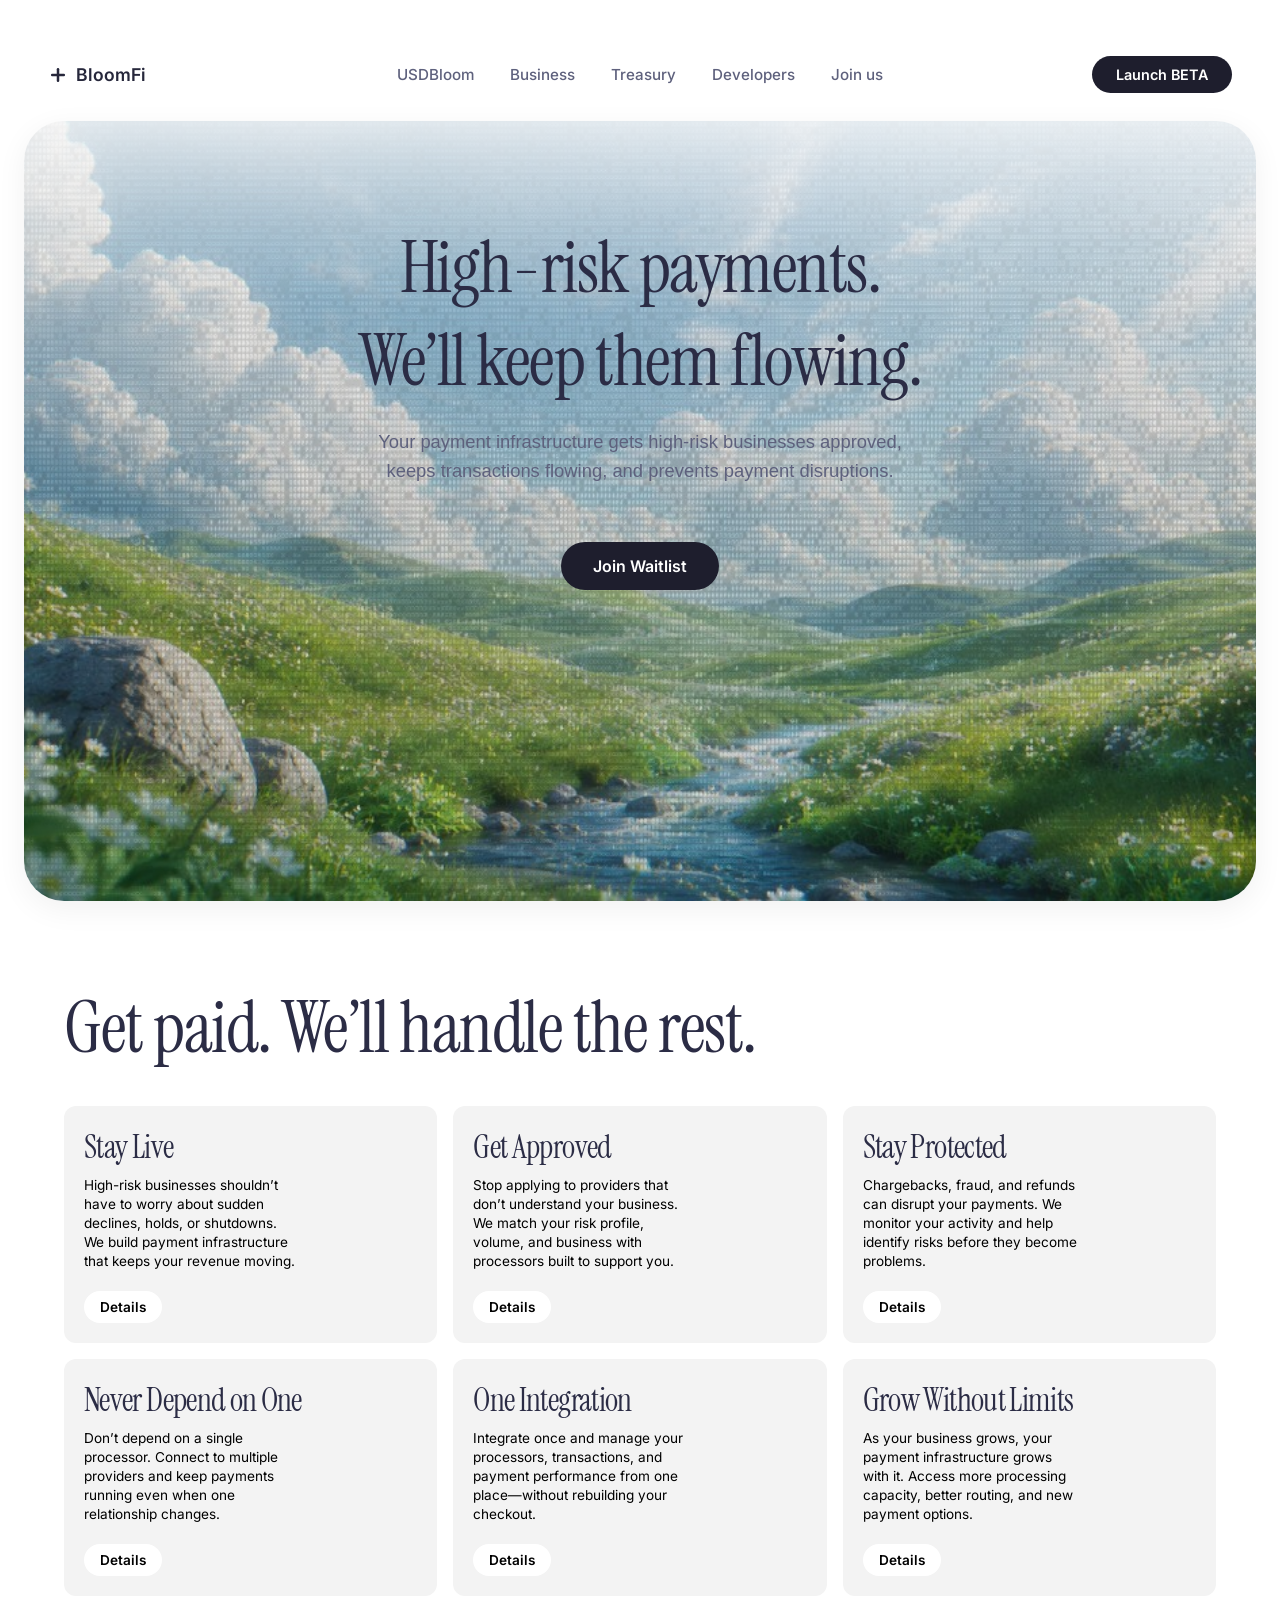
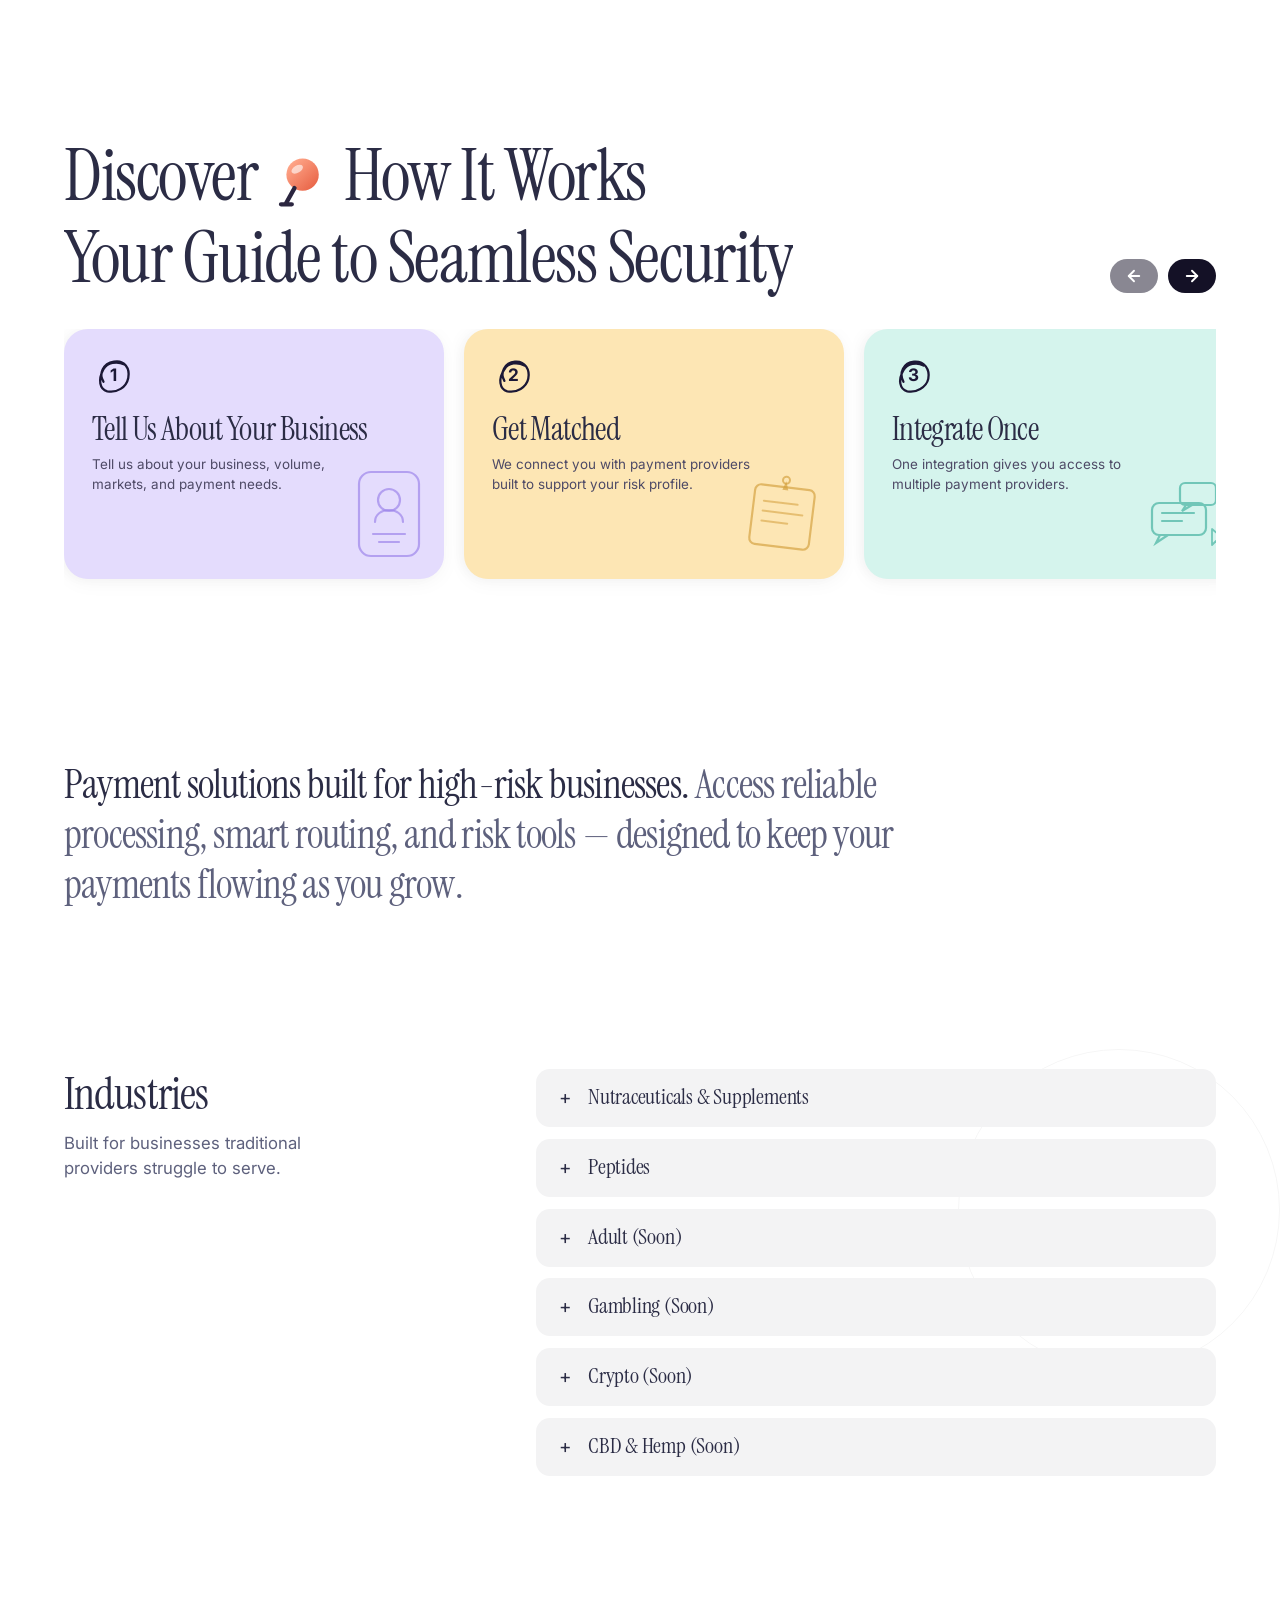
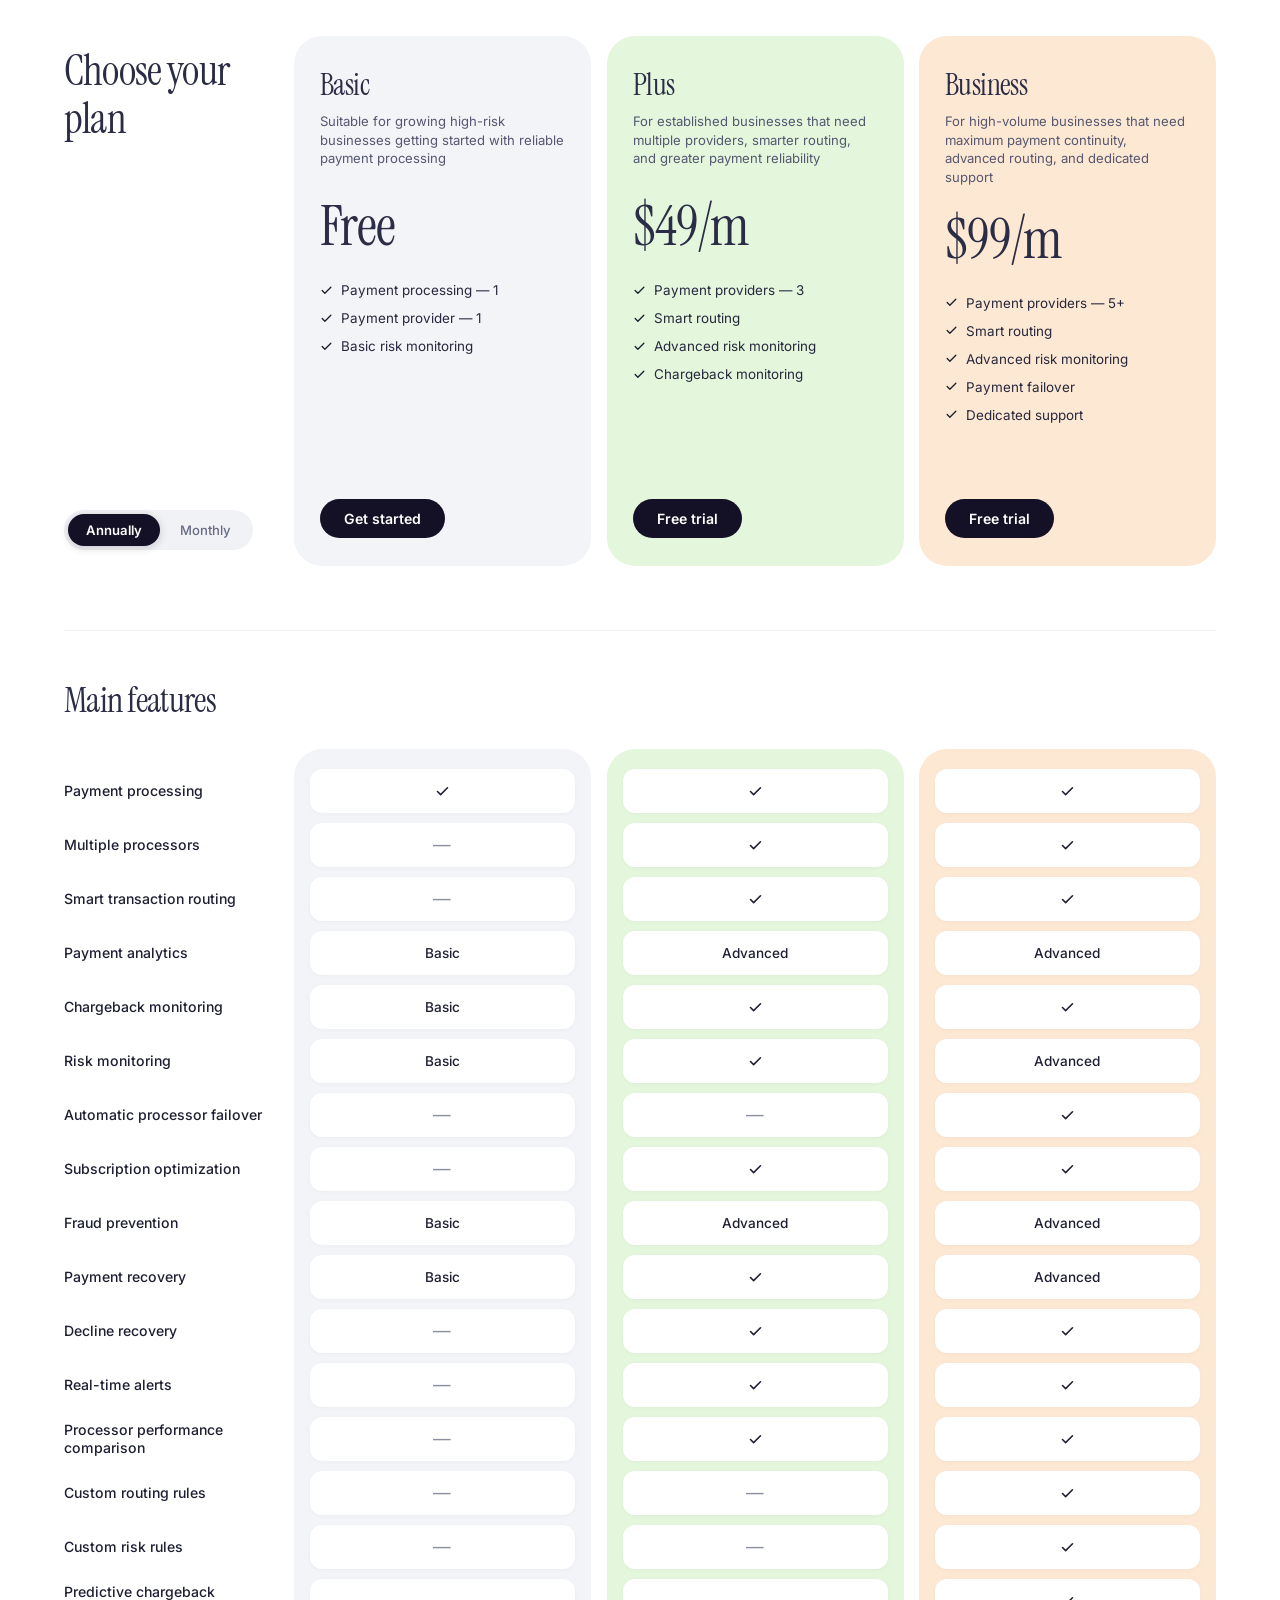
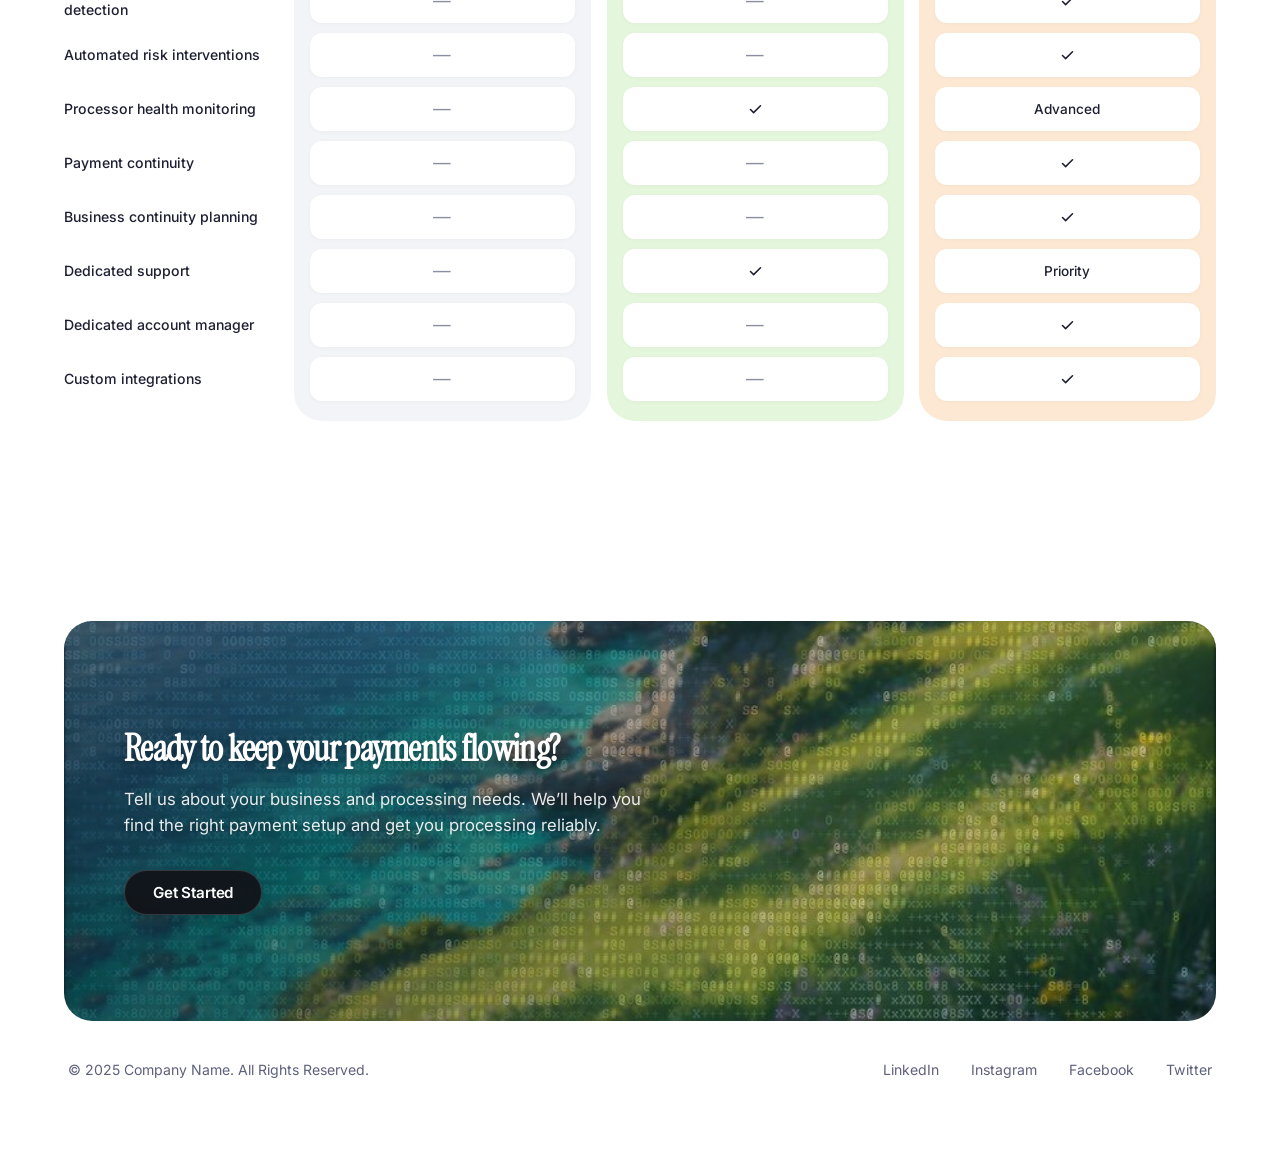
==== commit 4d3fe906: "new text" ====
--- a/index.html
+++ b/index.html
@@ -529,11 +529,11 @@
                         <div class="faq-item">
                             <button class="faq-question" aria-expanded="false" type="button">
                                 <span class="faq-icon">+</span>
-                                <span class="faq-question-text">CBD & Hemp (Soon)</span>
+                                <span class="faq-question-text">Peptides</span>
                             </button>
                             <div class="faq-answer">
                                 <div class="faq-answer-inner">
-                                    <p>Payment infrastructure for compliant CBD and hemp businesses facing complex processing requirements.</p>
+                                    <p>Specialized payment infrastructure for compliant peptide businesses.</p>
                                 </div>
                             </div>
                         </div>
@@ -577,11 +577,11 @@
                         <div class="faq-item">
                             <button class="faq-question" aria-expanded="false" type="button">
                                 <span class="faq-icon">+</span>
-                                <span class="faq-question-text">High-Risk Ecommerce (Soon)</span>
+                                <span class="faq-question-text">CBD & Hemp (Soon)</span>
                             </button>
                             <div class="faq-answer">
                                 <div class="faq-answer-inner">
-                                    <p>Flexible payment infrastructure for online businesses with elevated risk, chargebacks, or processing challenges.</p>
+                                    <p>Payment infrastructure for compliant CBD and hemp businesses facing complex processing requirements.</p>
                                 </div>
                             </div>
                         </div>
@@ -844,12 +844,8 @@
         <section class="cta-footer-section">
             <div class="cta-card">
                 <div class="cta-left-content">
-                    <h2 class="cta-title">CTA Heading</h2>
-                    <div class="cta-placeholder-lines">
-                        <div class="cta-line cta-line-1"></div>
-                        <div class="cta-line cta-line-2"></div>
-                        <div class="cta-line cta-line-3"></div>
-                    </div>
+                    <h2 class="cta-title">Ready to keep your payments flowing?</h2>
+                    <p class="cta-description">Tell us about your business and processing needs. We’ll help you find the right payment setup and get you processing reliably.</p>
                     <div class="cta-buttons-row">
                         <a href="#get-started" class="btn btn-dark cta-btn">Get Started</a>
                     </div>
--- a/styles.css
+++ b/styles.css
@@ -1743,7 +1743,7 @@
 }
 
 .cta-left-content {
-    flex: 0 0 460px;
+    flex: 0 0 520px;
     max-width: 100%;
     z-index: 2;
     display: flex;
@@ -1752,43 +1752,24 @@
 }
 
 .cta-title {
-    font-family: 'Inter', -apple-system, BlinkMacSystemFont, "Segoe UI", Roboto, sans-serif;
+    font-family: 'Instrument Serif', serif;
     font-size: 2.25rem;
     font-weight: 600;
     color: #ffffff;
-    margin: 0 0 24px 0;
-    line-height: 1.15;
+    margin: 0 0 16px 0;
+    line-height: 1.2;
     letter-spacing: -0.02em;
     text-shadow: 0 2px 12px rgba(0, 0, 0, 0.3);
 }
 
-.cta-placeholder-lines {
-    display: flex;
-    flex-direction: column;
-    gap: 8px;
-    margin-bottom: 36px;
-}
-
-.cta-line {
-    height: 6px;
-    background-color: rgba(255, 255, 255, 0.7);
-    border-radius: 999px;
-    box-shadow: 0 1px 4px rgba(0, 0, 0, 0.15);
-}
-
-.cta-line-1 {
-    width: 380px;
-    max-width: 100%;
-}
-
-.cta-line-2 {
-    width: 380px;
-    max-width: 100%;
-}
-
-.cta-line-3 {
-    width: 290px;
-    max-width: 75%;
+.cta-description {
+    font-family: 'Inter', -apple-system, BlinkMacSystemFont, "Segoe UI", Roboto, sans-serif;
+    font-size: 1.05rem;
+    font-weight: 400;
+    line-height: 1.55;
+    color: rgba(255, 255, 255, 0.9);
+    margin: 0 0 32px 0;
+    text-shadow: 0 1px 6px rgba(0, 0, 0, 0.3);
 }
 
 .cta-buttons-row {
@@ -1911,9 +1892,9 @@
         font-size: 1.8rem;
     }
 
-    .cta-line-1,
-    .cta-line-2 {
-        width: 100%;
+    .cta-description {
+        font-size: 0.95rem;
+        margin-bottom: 24px;
     }
 
     .cta-buttons-row {
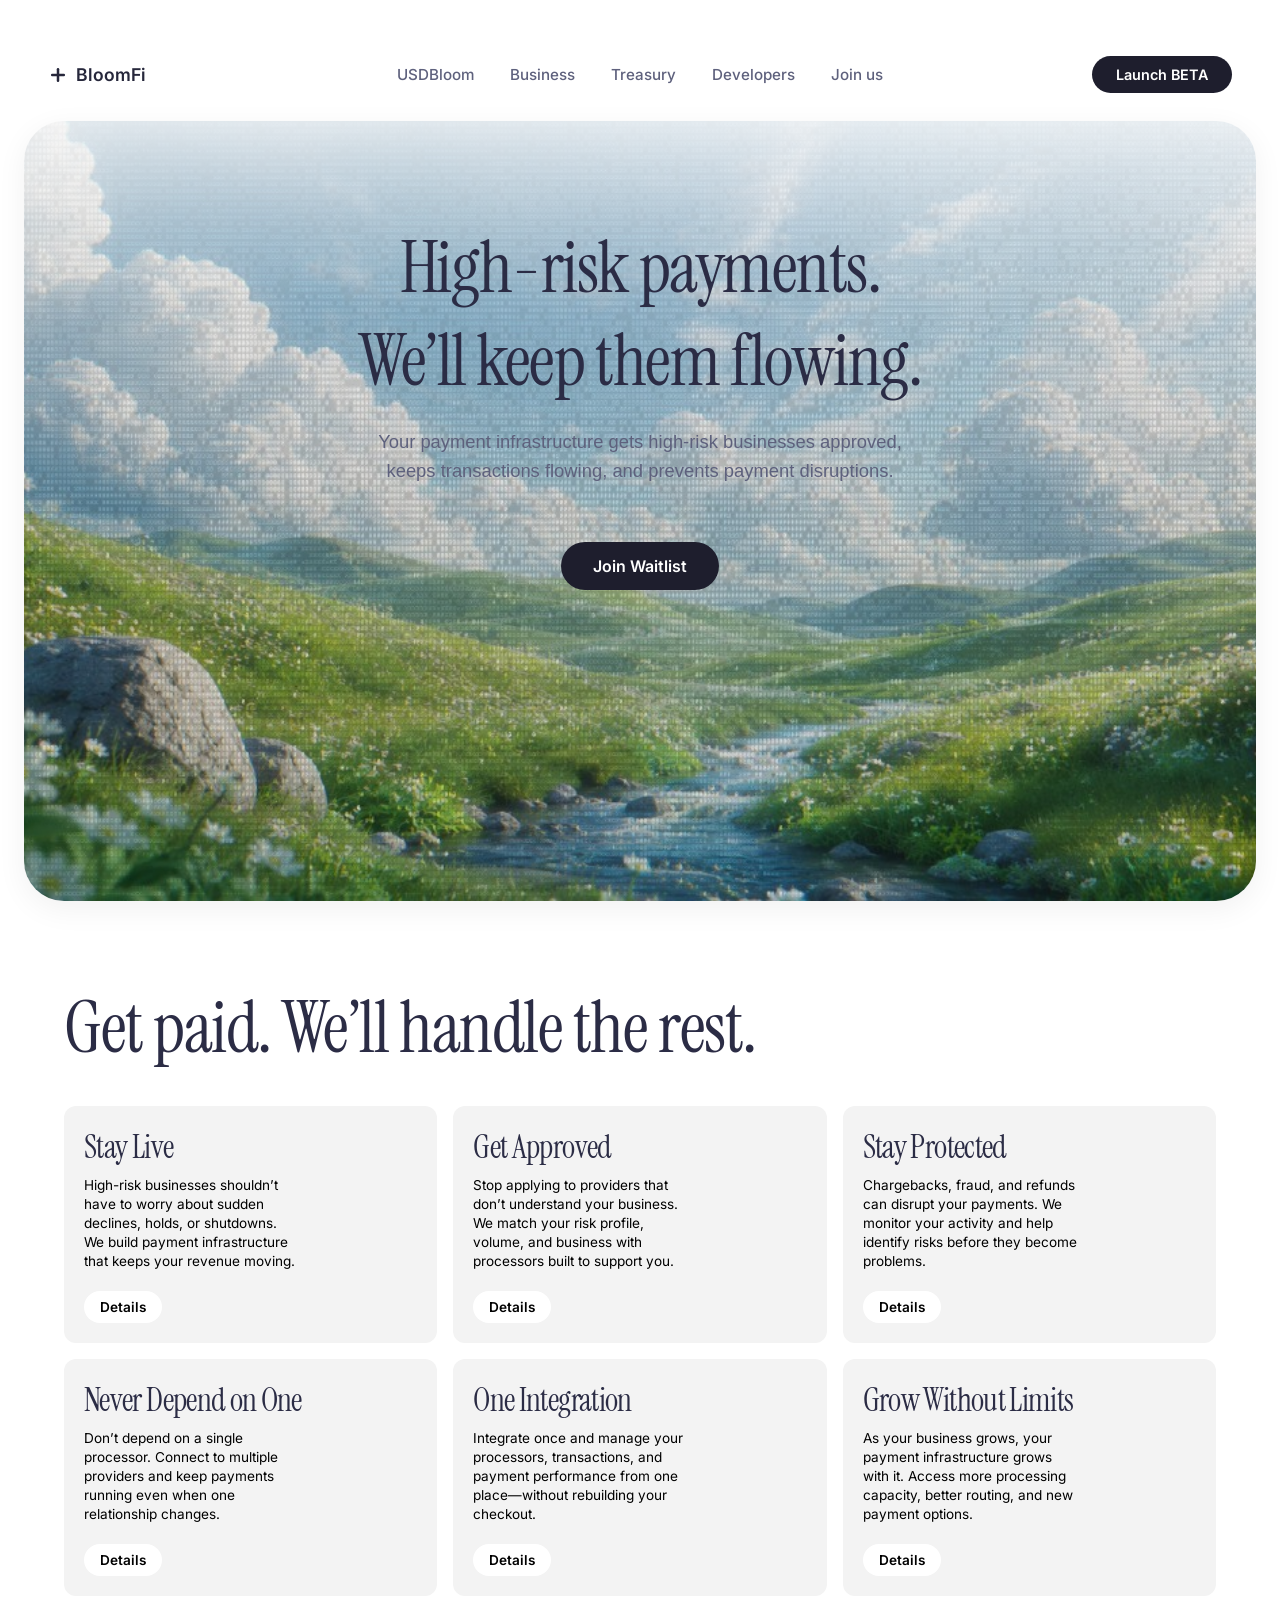
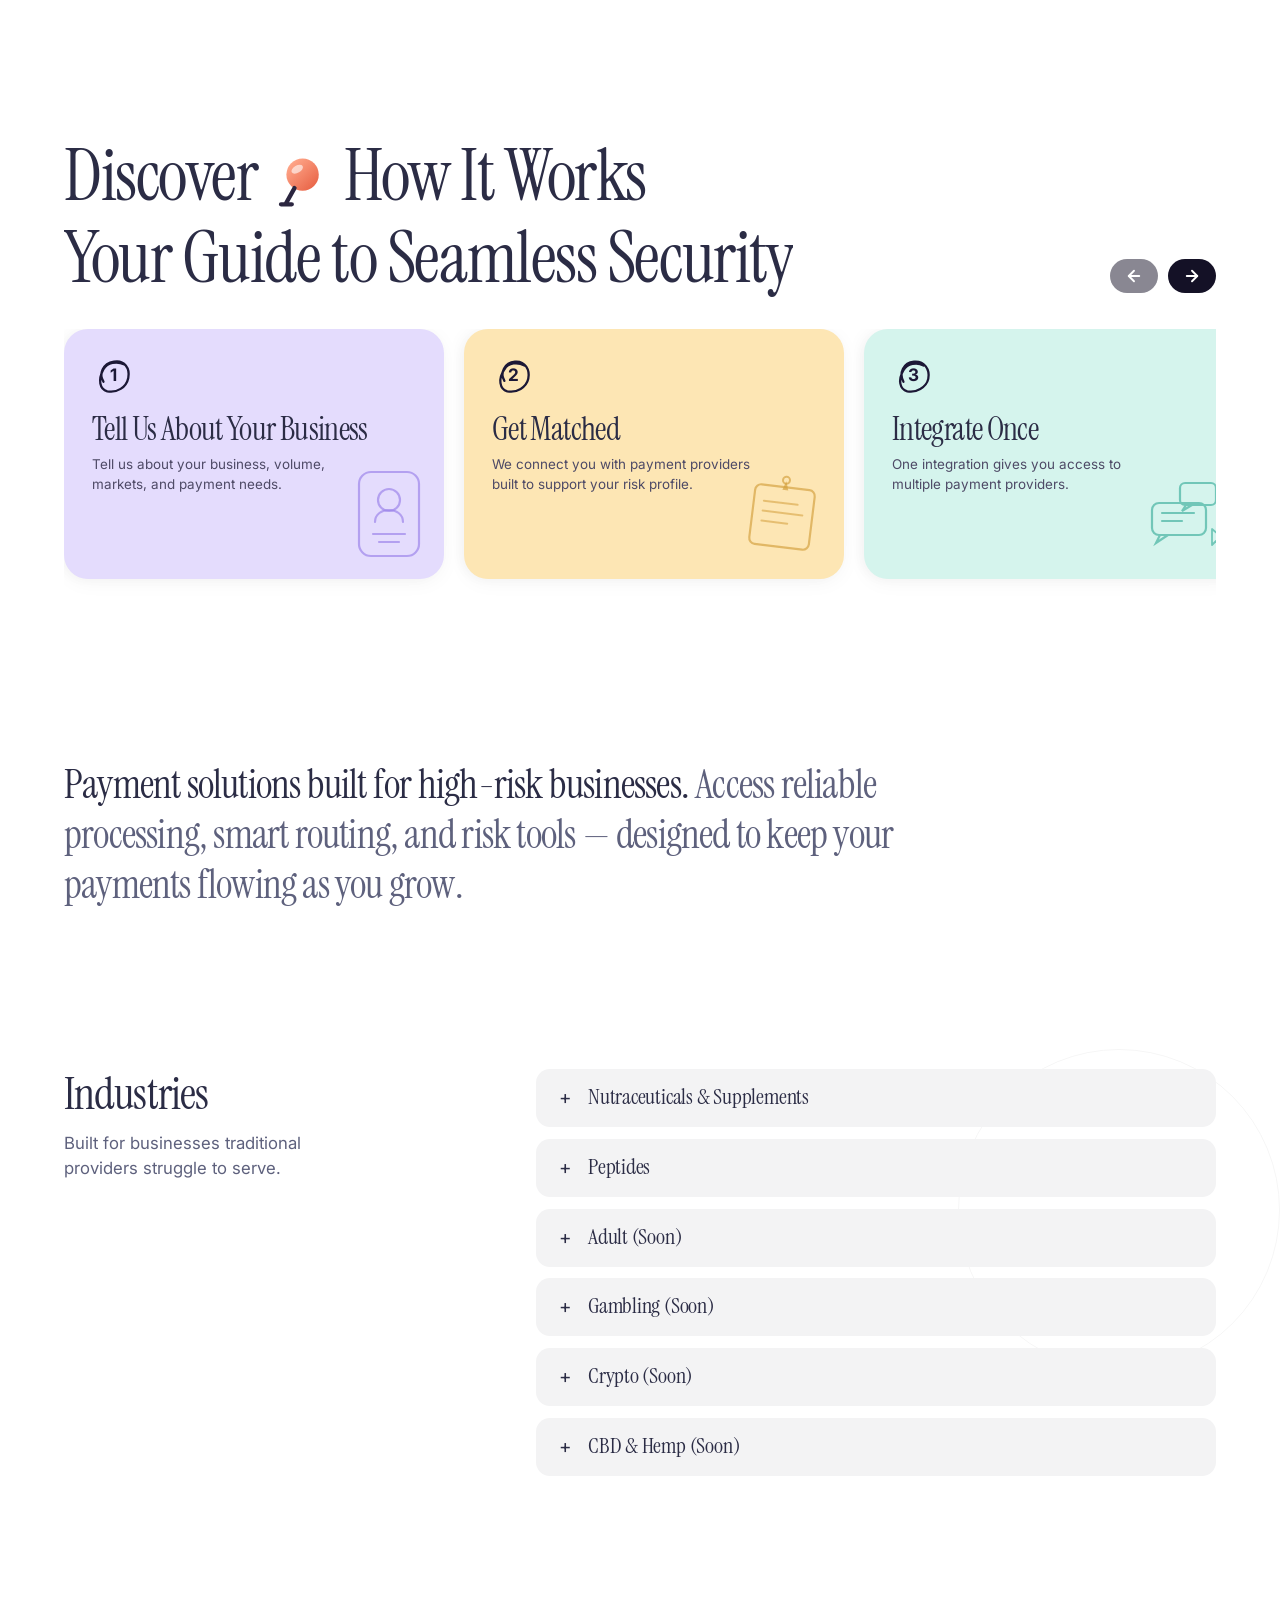
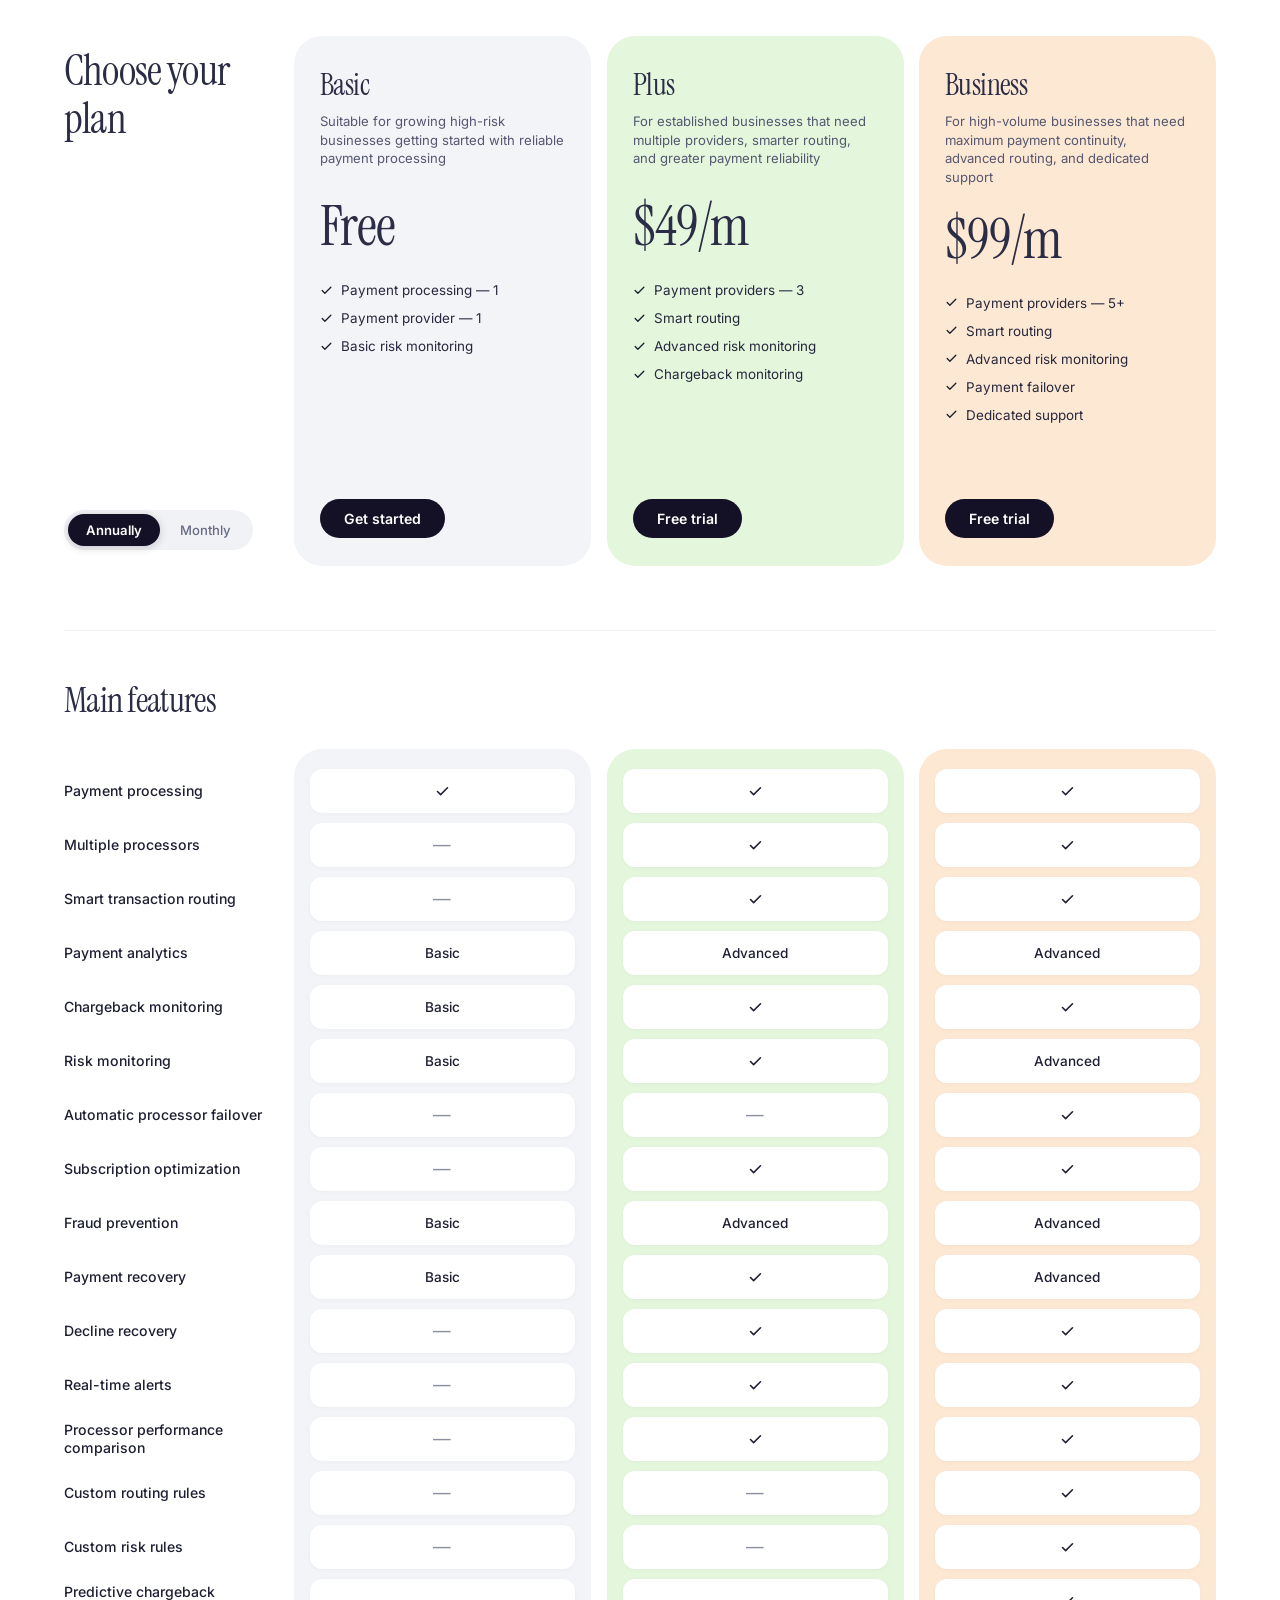
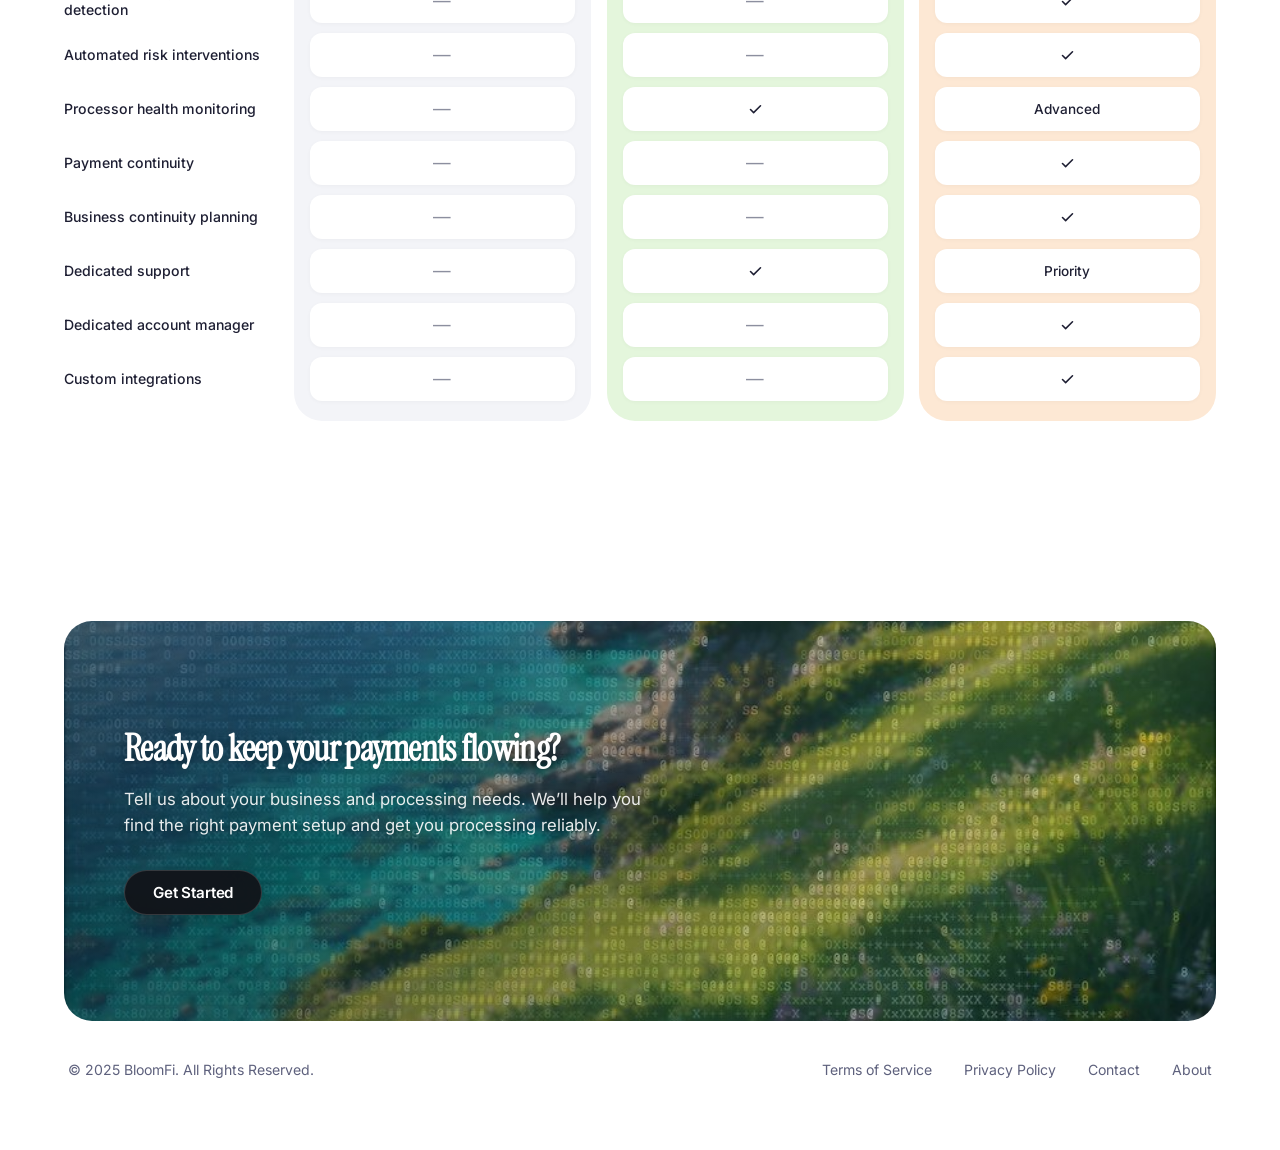
==== commit 5033b620: "fixing text" ====
--- a/index.html
+++ b/index.html
@@ -9,7 +9,7 @@
     <link href="https://fonts.googleapis.com/css2?family=Inter:wght@400;500;600;700&display=swap" rel="stylesheet">
     <link href="https://fonts.googleapis.com/css2?family=Instrument+Serif:ital@0;1&display=swap" rel="stylesheet">
     <link href="https://api.fontshare.com/v2/css?f[]=switzer@400,500,600,700&display=swap" rel="stylesheet">
-    <link rel="stylesheet" href="styles.css?v=24">
+    <link rel="stylesheet" href="styles.css?v=26">
     <style>
         /* How It Works Section Direct Styles */
         .how-it-works-section {
@@ -854,18 +854,29 @@
 
             <!-- Footer -->
             <footer class="cta-footer-bottom">
-                <p class="cta-copyright">© 2025 Company Name. All Rights Reserved.</p>
-                <nav class="cta-social-links" aria-label="Social media links">
-                    <a href="#linkedin" class="cta-social-link">LinkedIn</a>
-                    <a href="#instagram" class="cta-social-link">Instagram</a>
-                    <a href="#facebook" class="cta-social-link">Facebook</a>
-                    <a href="#twitter" class="cta-social-link">Twitter</a>
+                <p class="cta-copyright">© 2025 BloomFi. All Rights Reserved.</p>
+                <nav class="cta-social-links" aria-label="Footer links">
+                    <a href="terms.html" class="cta-social-link">Terms of Service</a>
+                    <a href="privacy.html" class="cta-social-link">Privacy Policy</a>
+                    <a href="contact.html" class="cta-social-link">Contact</a>
+                    <a href="about.html" class="cta-social-link">About</a>
                 </nav>
             </footer>
         </section>
 
         <script>
             document.addEventListener('DOMContentLoaded', () => {
+                // If user navigates with #terms, #privacy, #contact, or #about hash, redirect to respective pages
+                if (window.location.hash === '#terms') {
+                    window.location.href = 'terms.html';
+                } else if (window.location.hash === '#privacy') {
+                    window.location.href = 'privacy.html';
+                } else if (window.location.hash === '#contact') {
+                    window.location.href = 'contact.html';
+                } else if (window.location.hash === '#about') {
+                    window.location.href = 'about.html';
+                }
+
                 const container = document.getElementById('hwCardsContainer');
                 const prevBtn = document.getElementById('hwPrevBtn');
                 const nextBtn = document.getElementById('hwNextBtn');
--- a/styles.css
+++ b/styles.css
@@ -1907,6 +1907,1062 @@
     }
 }
 
-
-
-
+/* ==========================================================================
+   Terms of Service & Legal Pages
+   ========================================================================== */
+.terms-page-wrapper {
+    max-width: 1200px;
+    width: 100%;
+    margin: 0 auto 80px auto;
+    padding: 0 24px;
+    box-sizing: border-box;
+}
+
+.terms-hero {
+    padding: 40px 0 32px 0;
+    border-bottom: 1px solid #eaeaea;
+    margin-bottom: 48px;
+}
+
+.terms-breadcrumb {
+    display: flex;
+    align-items: center;
+    gap: 8px;
+    font-size: 0.88rem;
+    color: var(--text-muted);
+    margin-bottom: 20px;
+    font-family: 'Inter', sans-serif;
+}
+
+.terms-breadcrumb a {
+    color: var(--text-muted);
+    text-decoration: none;
+    transition: color 0.2s;
+}
+
+.terms-breadcrumb a:hover {
+    color: var(--text-dark);
+}
+
+.terms-breadcrumb span {
+    color: #b0b2c3;
+}
+
+.terms-title {
+    font-family: 'Instrument Serif', serif;
+    font-size: 3.8rem;
+    font-weight: 400;
+    color: #2b2c45;
+    line-height: 1.1;
+    letter-spacing: -0.02em;
+    margin: 0 0 16px 0;
+}
+
+.terms-meta {
+    display: flex;
+    align-items: center;
+    gap: 16px;
+    flex-wrap: wrap;
+    color: var(--text-muted);
+    font-size: 0.92rem;
+}
+
+.terms-badge {
+    display: inline-flex;
+    align-items: center;
+    gap: 6px;
+    background-color: #f1effe;
+    color: #53389e;
+    padding: 4px 12px;
+    border-radius: 999px;
+    font-size: 0.82rem;
+    font-weight: 600;
+}
+
+.terms-layout {
+    display: grid;
+    grid-template-columns: 280px 1fr;
+    gap: 64px;
+    align-items: start;
+}
+
+.terms-sidebar {
+    position: sticky;
+    top: 32px;
+    background-color: #fafaf9;
+    border: 1px solid #ededeb;
+    border-radius: 20px;
+    padding: 24px;
+    max-height: calc(100vh - 64px);
+    overflow-y: auto;
+    scrollbar-width: thin;
+}
+
+.terms-sidebar-title {
+    font-size: 0.85rem;
+    font-weight: 700;
+    text-transform: uppercase;
+    letter-spacing: 0.05em;
+    color: #2b2c45;
+    margin-bottom: 16px;
+}
+
+.terms-toc-list {
+    list-style: none;
+    padding: 0;
+    margin: 0;
+    display: flex;
+    flex-direction: column;
+    gap: 6px;
+}
+
+.terms-toc-link {
+    display: block;
+    padding: 8px 12px;
+    color: var(--text-muted);
+    text-decoration: none;
+    font-size: 0.88rem;
+    line-height: 1.4;
+    border-radius: 8px;
+    transition: background-color 0.15s ease, color 0.15s ease, transform 0.15s ease;
+}
+
+.terms-toc-link:hover {
+    color: var(--text-dark);
+    background-color: rgba(0, 0, 0, 0.04);
+}
+
+.terms-toc-link.active {
+    background-color: #141126;
+    color: #ffffff;
+    font-weight: 500;
+}
+
+.terms-content {
+    font-family: 'Inter', -apple-system, BlinkMacSystemFont, "Segoe UI", Roboto, sans-serif;
+    color: #33364f;
+    line-height: 1.7;
+    font-size: 0.98rem;
+}
+
+.terms-section {
+    margin-bottom: 48px;
+    scroll-margin-top: 40px;
+}
+
+.terms-section h2 {
+    font-family: 'Instrument Serif', serif;
+    font-size: 2.2rem;
+    font-weight: 400;
+    color: #2b2c45;
+    margin: 0 0 16px 0;
+    letter-spacing: -0.01em;
+    display: flex;
+    align-items: baseline;
+    gap: 12px;
+}
+
+.terms-section h2 .sec-num {
+    font-family: 'Inter', sans-serif;
+    font-size: 1.1rem;
+    font-weight: 600;
+    color: #7b7899;
+}
+
+.terms-section h3 {
+    font-family: 'Inter', sans-serif;
+    font-size: 1.15rem;
+    font-weight: 600;
+    color: #2b2c45;
+    margin: 24px 0 10px 0;
+}
+
+.terms-section p {
+    margin-bottom: 16px;
+    color: #4e5068;
+}
+
+.terms-section ul, 
+.terms-section ol {
+    margin: 12px 0 20px 24px;
+    color: #4e5068;
+}
+
+.terms-section li {
+    margin-bottom: 8px;
+    line-height: 1.6;
+}
+
+.terms-callout {
+    background-color: #f6f5fe;
+    border-left: 4px solid #7c5cfc;
+    border-radius: 0 12px 12px 0;
+    padding: 16px 20px;
+    margin: 24px 0;
+    font-size: 0.92rem;
+    color: #373356;
+}
+
+.terms-callout strong {
+    color: #201b44;
+}
+
+@media (max-width: 992px) {
+    .terms-layout {
+        grid-template-columns: 1fr;
+        gap: 40px;
+    }
+    
+    .terms-sidebar {
+        position: static;
+        max-height: none;
+    }
+
+    .terms-title {
+        font-size: 3rem;
+    }
+}
+
+@media (max-width: 576px) {
+    .terms-title {
+        font-size: 2.3rem;
+    }
+    
+    .terms-section h2 {
+        font-size: 1.8rem;
+    }
+    
+    .terms-hero {
+        padding: 24px 0 20px 0;
+        margin-bottom: 32px;
+    }
+}
+
+/* ==========================================================================
+   Contact Page Styles
+   ========================================================================== */
+.contact-page-wrapper {
+    max-width: 1200px;
+    width: 100%;
+    margin: 0 auto 80px auto;
+    padding: 0 24px;
+    box-sizing: border-box;
+}
+
+.contact-hero {
+    padding: 40px 0 32px 0;
+    border-bottom: 1px solid #eaeaea;
+    margin-bottom: 48px;
+}
+
+.contact-breadcrumb {
+    display: flex;
+    align-items: center;
+    gap: 8px;
+    font-size: 0.88rem;
+    color: var(--text-muted);
+    margin-bottom: 20px;
+    font-family: 'Inter', sans-serif;
+}
+
+.contact-breadcrumb a {
+    color: var(--text-muted);
+    text-decoration: none;
+    transition: color 0.2s;
+}
+
+.contact-breadcrumb a:hover {
+    color: var(--text-dark);
+}
+
+.contact-breadcrumb span {
+    color: #b0b2c3;
+}
+
+.contact-title {
+    font-family: 'Instrument Serif', serif;
+    font-size: 3.8rem;
+    font-weight: 400;
+    color: #2b2c45;
+    line-height: 1.1;
+    letter-spacing: -0.02em;
+    margin: 0 0 16px 0;
+}
+
+.contact-subtitle {
+    font-family: 'Inter', sans-serif;
+    font-size: 1.12rem;
+    line-height: 1.6;
+    color: #5e617d;
+    max-width: 720px;
+    margin: 0 0 24px 0;
+}
+
+.contact-meta {
+    display: flex;
+    align-items: center;
+    gap: 16px;
+    flex-wrap: wrap;
+    color: var(--text-muted);
+    font-size: 0.92rem;
+}
+
+.contact-badge {
+    display: inline-flex;
+    align-items: center;
+    gap: 8px;
+    background-color: #f1effe;
+    color: #53389e;
+    padding: 6px 14px;
+    border-radius: 999px;
+    font-size: 0.82rem;
+    font-weight: 600;
+}
+
+.badge-dot {
+    width: 8px;
+    height: 8px;
+    border-radius: 50%;
+    background-color: #10b981;
+    box-shadow: 0 0 0 3px rgba(16, 185, 129, 0.2);
+    display: inline-block;
+}
+
+.contact-layout {
+    max-width: 780px;
+    margin: 0 auto 64px auto;
+    width: 100%;
+}
+
+/* Contact Form Card */
+.contact-form-card {
+    background-color: #ffffff;
+    border: 1px solid #ededeb;
+    border-radius: 24px;
+    padding: 40px;
+    box-shadow: 0 4px 24px rgba(0, 0, 0, 0.03);
+}
+
+.contact-form-header {
+    margin-bottom: 28px;
+}
+
+.contact-form-title {
+    font-family: 'Instrument Serif', serif;
+    font-size: 2.2rem;
+    font-weight: 400;
+    color: #2b2c45;
+    margin: 0 0 8px 0;
+    letter-spacing: -0.01em;
+}
+
+.contact-form-subtitle {
+    font-family: 'Inter', sans-serif;
+    font-size: 0.94rem;
+    color: #5e617d;
+    line-height: 1.5;
+    margin: 0;
+}
+
+.contact-form {
+    display: flex;
+    flex-direction: column;
+    gap: 20px;
+}
+
+.form-row {
+    display: grid;
+    grid-template-columns: 1fr 1fr;
+    gap: 16px;
+}
+
+.form-group {
+    display: flex;
+    flex-direction: column;
+    gap: 6px;
+}
+
+.form-group.full-width {
+    grid-column: 1 / -1;
+}
+
+.form-label {
+    font-size: 0.86rem;
+    font-weight: 600;
+    color: #2b2c45;
+}
+
+.form-label span.req {
+    color: #ef4444;
+    margin-left: 2px;
+}
+
+.form-input,
+.form-select,
+.form-textarea {
+    width: 100%;
+    padding: 12px 16px;
+    border: 1px solid #e2e2ea;
+    border-radius: 12px;
+    font-family: 'Inter', sans-serif;
+    font-size: 0.94rem;
+    color: #26273b;
+    background-color: #ffffff;
+    transition: border-color 0.2s ease, box-shadow 0.2s ease, background-color 0.2s ease;
+    box-sizing: border-box;
+    outline: none;
+}
+
+.form-input::placeholder,
+.form-textarea::placeholder {
+    color: #a2a4b8;
+}
+
+.form-input:focus,
+.form-select:focus,
+.form-textarea:focus {
+    border-color: #7c5cfc;
+    box-shadow: 0 0 0 3px rgba(124, 92, 252, 0.12);
+    background-color: #fafafc;
+}
+
+/* ==========================================================================
+   Custom Dropdown Component
+   ========================================================================== */
+.custom-select-container {
+    position: relative;
+    width: 100%;
+}
+
+.custom-select-trigger {
+    width: 100%;
+    padding: 12px 16px;
+    border: 1px solid #e2e2ea;
+    border-radius: 12px;
+    font-family: 'Inter', sans-serif;
+    font-size: 0.94rem;
+    color: #26273b;
+    background-color: #ffffff;
+    display: flex;
+    align-items: center;
+    justify-content: space-between;
+    cursor: pointer;
+    user-select: none;
+    box-sizing: border-box;
+    transition: border-color 0.2s ease, box-shadow 0.2s ease, background-color 0.2s ease;
+    outline: none;
+}
+
+.custom-select-trigger:hover {
+    border-color: #c7c9d9;
+}
+
+.custom-select-trigger:focus,
+.custom-select-container.is-open .custom-select-trigger {
+    border-color: #7c5cfc;
+    box-shadow: 0 0 0 3px rgba(124, 92, 252, 0.12);
+    background-color: #fafafc;
+}
+
+.custom-select-value {
+    white-space: nowrap;
+    overflow: hidden;
+    text-overflow: ellipsis;
+    color: #26273b;
+    font-weight: 500;
+}
+
+.custom-select-value.is-placeholder {
+    color: #a2a4b8;
+    font-weight: 400;
+}
+
+.custom-select-arrow {
+    display: flex;
+    align-items: center;
+    justify-content: center;
+    color: #5e617d;
+    transition: transform 0.25s cubic-bezier(0.16, 1, 0.3, 1), color 0.2s ease;
+    flex-shrink: 0;
+    margin-left: 12px;
+}
+
+.custom-select-container.is-open .custom-select-arrow {
+    transform: rotate(180deg);
+    color: #7c5cfc;
+}
+
+.custom-select-menu {
+    position: absolute;
+    top: calc(100% + 6px);
+    left: 0;
+    right: 0;
+    z-index: 1000;
+    background-color: #ffffff;
+    border: 1px solid #e6e6ee;
+    border-radius: 14px;
+    box-shadow: 0 14px 36px rgba(20, 17, 38, 0.12), 0 3px 10px rgba(0, 0, 0, 0.04);
+    padding: 6px;
+    max-height: 250px;
+    overflow-y: auto;
+    scrollbar-width: thin;
+    scrollbar-color: #d1d2de transparent;
+    opacity: 0;
+    visibility: hidden;
+    transform: translateY(-6px) scale(0.99);
+    transition: opacity 0.2s cubic-bezier(0.16, 1, 0.3, 1), transform 0.2s cubic-bezier(0.16, 1, 0.3, 1), visibility 0.2s;
+    pointer-events: none;
+}
+
+.custom-select-container.is-open .custom-select-menu {
+    opacity: 1;
+    visibility: visible;
+    transform: translateY(0) scale(1);
+    pointer-events: auto;
+}
+
+.custom-select-menu::-webkit-scrollbar {
+    width: 6px;
+}
+
+.custom-select-menu::-webkit-scrollbar-thumb {
+    background-color: #d1d2de;
+    border-radius: 999px;
+}
+
+.custom-select-option {
+    padding: 10px 14px;
+    border-radius: 8px;
+    font-size: 0.92rem;
+    color: #2b2c45;
+    cursor: pointer;
+    display: flex;
+    align-items: center;
+    justify-content: space-between;
+    user-select: none;
+    transition: background-color 0.15s ease, color 0.15s ease;
+    line-height: 1.4;
+}
+
+.custom-select-option:hover,
+.custom-select-option.is-highlighted {
+    background-color: #f6f5fe;
+    color: #53389e;
+}
+
+.custom-select-option.is-selected {
+    background-color: #f1effe;
+    color: #53389e;
+    font-weight: 600;
+}
+
+.custom-select-option .option-check {
+    opacity: 0;
+    color: #7c5cfc;
+    transition: opacity 0.15s ease;
+    flex-shrink: 0;
+    margin-left: 8px;
+}
+
+.custom-select-option.is-selected .option-check {
+    opacity: 1;
+}
+
+.form-textarea {
+    resize: vertical;
+    min-height: 110px;
+}
+
+.form-checkbox-group {
+    display: flex;
+    align-items: flex-start;
+    gap: 10px;
+    margin-top: 4px;
+}
+
+.form-checkbox {
+    width: 18px;
+    height: 18px;
+    margin-top: 2px;
+    accent-color: #141126;
+    cursor: pointer;
+    flex-shrink: 0;
+}
+
+.form-checkbox-label {
+    font-size: 0.85rem;
+    color: #5e617d;
+    line-height: 1.45;
+    cursor: pointer;
+}
+
+.form-checkbox-label a {
+    color: #53389e;
+    text-decoration: underline;
+}
+
+.form-submit-btn {
+    width: 100%;
+    padding: 14px 28px;
+    background-color: #141126;
+    color: #ffffff;
+    border: none;
+    border-radius: 999px;
+    font-family: 'Inter', sans-serif;
+    font-size: 0.98rem;
+    font-weight: 600;
+    cursor: pointer;
+    display: flex;
+    align-items: center;
+    justify-content: center;
+    gap: 8px;
+    transition: background-color 0.2s ease, transform 0.15s ease, box-shadow 0.2s ease;
+    margin-top: 8px;
+}
+
+.form-submit-btn:hover {
+    background-color: #2b2649;
+    transform: translateY(-1px);
+    box-shadow: 0 6px 18px rgba(20, 17, 38, 0.15);
+}
+
+.form-submit-btn:active {
+    transform: translateY(0);
+}
+
+.form-success-banner {
+    display: none;
+    background-color: #ecfdf5;
+    border: 1px solid #a7f3d0;
+    border-radius: 16px;
+    padding: 24px;
+    text-align: center;
+    color: #065f46;
+    animation: fadeIn 0.4s ease;
+}
+
+.form-success-banner.show {
+    display: block;
+}
+
+.success-icon {
+    width: 44px;
+    height: 44px;
+    background-color: #10b981;
+    color: #ffffff;
+    border-radius: 50%;
+    display: inline-flex;
+    align-items: center;
+    justify-content: center;
+    margin-bottom: 12px;
+}
+
+.success-title {
+    font-size: 1.25rem;
+    font-weight: 700;
+    margin-bottom: 6px;
+    color: #064e3b;
+}
+
+.success-desc {
+    font-size: 0.92rem;
+    line-height: 1.5;
+    color: #047857;
+    margin: 0;
+}
+
+/* Contact Info Column */
+.contact-info-column {
+    display: flex;
+    flex-direction: column;
+    gap: 24px;
+}
+
+.contact-channel-card {
+    background-color: #fafaf9;
+    border: 1px solid #ededeb;
+    border-radius: 20px;
+    padding: 24px;
+    transition: transform 0.2s ease, border-color 0.2s ease, box-shadow 0.2s ease;
+}
+
+.contact-channel-card:hover {
+    border-color: #dcdce4;
+    transform: translateY(-2px);
+    box-shadow: 0 6px 20px rgba(0, 0, 0, 0.04);
+}
+
+.channel-header {
+    display: flex;
+    align-items: center;
+    justify-content: space-between;
+    margin-bottom: 12px;
+}
+
+.channel-title-wrap {
+    display: flex;
+    align-items: center;
+    gap: 10px;
+}
+
+.channel-icon {
+    width: 36px;
+    height: 36px;
+    border-radius: 10px;
+    background-color: #f1effe;
+    color: #53389e;
+    display: flex;
+    align-items: center;
+    justify-content: center;
+    flex-shrink: 0;
+}
+
+.channel-name {
+    font-family: 'Inter', sans-serif;
+    font-size: 1.05rem;
+    font-weight: 600;
+    color: #2b2c45;
+}
+
+.channel-tag {
+    font-size: 0.76rem;
+    font-weight: 600;
+    background-color: #e6f4ea;
+    color: #137333;
+    padding: 3px 8px;
+    border-radius: 6px;
+}
+
+.channel-tag.purple {
+    background-color: #f1effe;
+    color: #53389e;
+}
+
+.channel-email-row {
+    margin-bottom: 8px;
+}
+
+.channel-email-link {
+    font-family: 'Inter', sans-serif;
+    font-size: 1rem;
+    font-weight: 600;
+    color: #53389e;
+    text-decoration: none;
+    transition: color 0.2s ease;
+    display: inline-flex;
+    align-items: center;
+    gap: 6px;
+}
+
+.channel-email-link:hover {
+    color: #3b2377;
+    text-decoration: underline;
+}
+
+.channel-desc {
+    font-size: 0.88rem;
+    color: #5e617d;
+    line-height: 1.5;
+    margin: 0;
+}
+
+/* Location Card */
+.contact-location-card {
+    background-color: #fafaf9;
+    border: 1px solid #ededeb;
+    border-radius: 20px;
+    padding: 24px;
+}
+
+.location-title {
+    font-family: 'Inter', sans-serif;
+    font-size: 1rem;
+    font-weight: 700;
+    text-transform: uppercase;
+    letter-spacing: 0.05em;
+    color: #2b2c45;
+    margin-bottom: 16px;
+    display: flex;
+    align-items: center;
+    gap: 8px;
+}
+
+.location-grid {
+    display: flex;
+    flex-direction: column;
+    gap: 16px;
+}
+
+.location-item {
+    border-left: 2px solid #7c5cfc;
+    padding-left: 12px;
+}
+
+.location-city {
+    font-weight: 600;
+    font-size: 0.94rem;
+    color: #2b2c45;
+    margin-bottom: 2px;
+}
+
+.location-addr {
+    font-size: 0.86rem;
+    color: #5e617d;
+    line-height: 1.4;
+}
+
+/* Trust Badges Row */
+.contact-trust-section {
+    background-color: #fafaf9;
+    border: 1px solid #ededeb;
+    border-radius: 24px;
+    padding: 36px 32px;
+    margin-bottom: 64px;
+}
+
+.trust-section-title {
+    text-align: center;
+    font-family: 'Instrument Serif', serif;
+    font-size: 2.2rem;
+    color: #2b2c45;
+    margin-bottom: 8px;
+}
+
+.trust-section-subtitle {
+    text-align: center;
+    font-size: 0.94rem;
+    color: #5e617d;
+    margin-bottom: 28px;
+}
+
+.trust-badges-grid {
+    display: grid;
+    grid-template-columns: repeat(4, 1fr);
+    gap: 20px;
+}
+
+.trust-badge-card {
+    background-color: #ffffff;
+    border: 1px solid #e9e9ee;
+    border-radius: 16px;
+    padding: 20px 16px;
+    text-align: center;
+    display: flex;
+    flex-direction: column;
+    align-items: center;
+    gap: 8px;
+}
+
+.trust-badge-icon {
+    width: 40px;
+    height: 40px;
+    border-radius: 50%;
+    background-color: #f1effe;
+    color: #53389e;
+    display: flex;
+    align-items: center;
+    justify-content: center;
+    margin-bottom: 4px;
+}
+
+.trust-badge-title {
+    font-weight: 600;
+    font-size: 0.92rem;
+    color: #2b2c45;
+}
+
+.trust-badge-desc {
+    font-size: 0.82rem;
+    color: #6d708d;
+    line-height: 1.4;
+    margin: 0;
+}
+
+/* Contact FAQ Section */
+.contact-faq-section {
+    margin-bottom: 40px;
+}
+
+.contact-faq-header {
+    text-align: center;
+    margin-bottom: 32px;
+}
+
+.contact-faq-title {
+    font-family: 'Instrument Serif', serif;
+    font-size: 2.5rem;
+    color: #2b2c45;
+    margin-bottom: 8px;
+}
+
+.contact-faq-subtitle {
+    font-size: 0.96rem;
+    color: #5e617d;
+}
+
+.contact-faq-grid {
+    display: grid;
+    grid-template-columns: 1fr 1fr;
+    gap: 20px;
+}
+
+.contact-faq-item {
+    background-color: #ffffff;
+    border: 1px solid #ededeb;
+    border-radius: 16px;
+    padding: 24px;
+    transition: box-shadow 0.2s ease, border-color 0.2s ease;
+}
+
+.contact-faq-item:hover {
+    border-color: #dcdce4;
+    box-shadow: 0 4px 16px rgba(0, 0, 0, 0.03);
+}
+
+.contact-faq-q {
+    font-size: 1rem;
+    font-weight: 600;
+    color: #2b2c45;
+    margin-bottom: 8px;
+}
+
+.contact-faq-a {
+    font-size: 0.88rem;
+    color: #5e617d;
+    line-height: 1.6;
+    margin: 0;
+}
+
+/* Responsive adjustments for Contact Page */
+@media (max-width: 992px) {
+    .contact-layout {
+        grid-template-columns: 1fr;
+        gap: 40px;
+    }
+
+    .trust-badges-grid {
+        grid-template-columns: repeat(2, 1fr);
+    }
+
+    .contact-faq-grid {
+        grid-template-columns: 1fr;
+    }
+
+    .contact-title {
+        font-size: 3rem;
+    }
+}
+
+@media (max-width: 576px) {
+    .contact-title {
+        font-size: 2.3rem;
+    }
+
+    .contact-form-card {
+        padding: 24px 16px;
+        border-radius: 18px;
+    }
+
+    .form-row {
+        grid-template-columns: 1fr;
+    }
+
+    .trust-badges-grid {
+        grid-template-columns: 1fr;
+    }
+
+    .contact-hero {
+        padding: 24px 0 20px 0;
+        margin-bottom: 32px;
+    }
+}
+
+/* ==========================================================================
+   About Page Styles
+   ========================================================================== */
+.about-page-wrapper {
+    max-width: 860px;
+    margin: 0 auto;
+    padding: 0 24px 80px 24px;
+    width: 100%;
+}
+
+.about-hero {
+    padding: 48px 0 24px 0;
+    margin-bottom: 24px;
+    text-align: left;
+}
+
+.about-breadcrumb {
+    display: inline-flex;
+    align-items: center;
+    gap: 8px;
+    font-size: 0.85rem;
+    color: #6d708d;
+    margin-bottom: 24px;
+    font-weight: 500;
+}
+
+.about-breadcrumb a {
+    color: #5e617d;
+    text-decoration: none;
+    transition: color 0.2s ease;
+}
+
+.about-breadcrumb a:hover {
+    color: #2b2c45;
+}
+
+.about-breadcrumb span {
+    color: #a0a3bd;
+}
+
+.about-title {
+    font-family: 'Instrument Serif', serif;
+    font-size: 3.5rem;
+    font-weight: 400;
+    color: #2b2c45;
+    line-height: 1.15;
+    margin-bottom: 0;
+    letter-spacing: -0.02em;
+}
+
+.about-body-content {
+    margin-top: 24px;
+}
+
+.about-body-content p {
+    font-size: 1.15rem;
+    color: #4a4d68;
+    line-height: 1.8;
+    margin-bottom: 24px;
+}
+
+.about-body-content p:last-child {
+    margin-bottom: 0;
+}
+
+@media (max-width: 768px) {
+    .about-title {
+        font-size: 2.75rem;
+    }
+
+    .about-body-content p {
+        font-size: 1.05rem;
+        line-height: 1.7;
+    }
+
+    .about-hero {
+        padding: 28px 0 16px 0;
+    }
+}
+
+@media (max-width: 576px) {
+    .about-title {
+        font-size: 2.25rem;
+    }
+
+    .about-body-content p {
+        font-size: 1rem;
+    }
+}
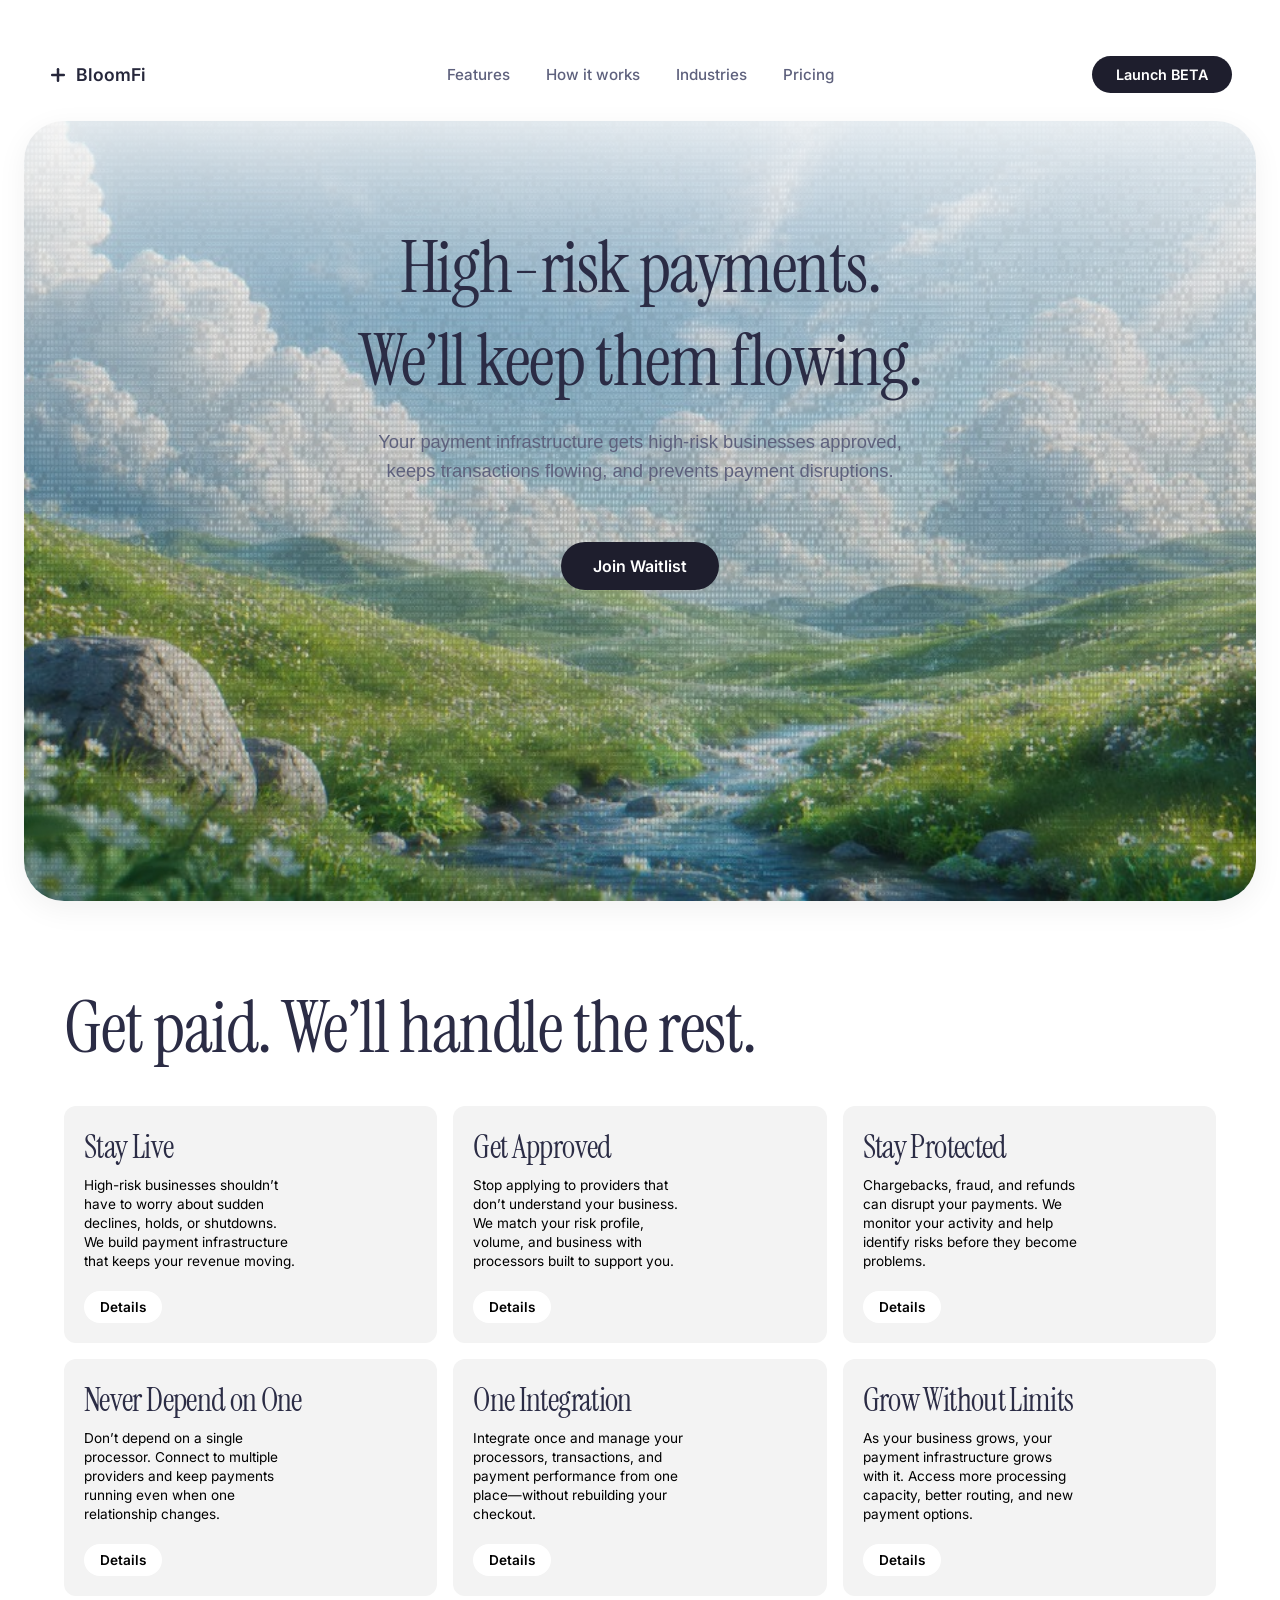
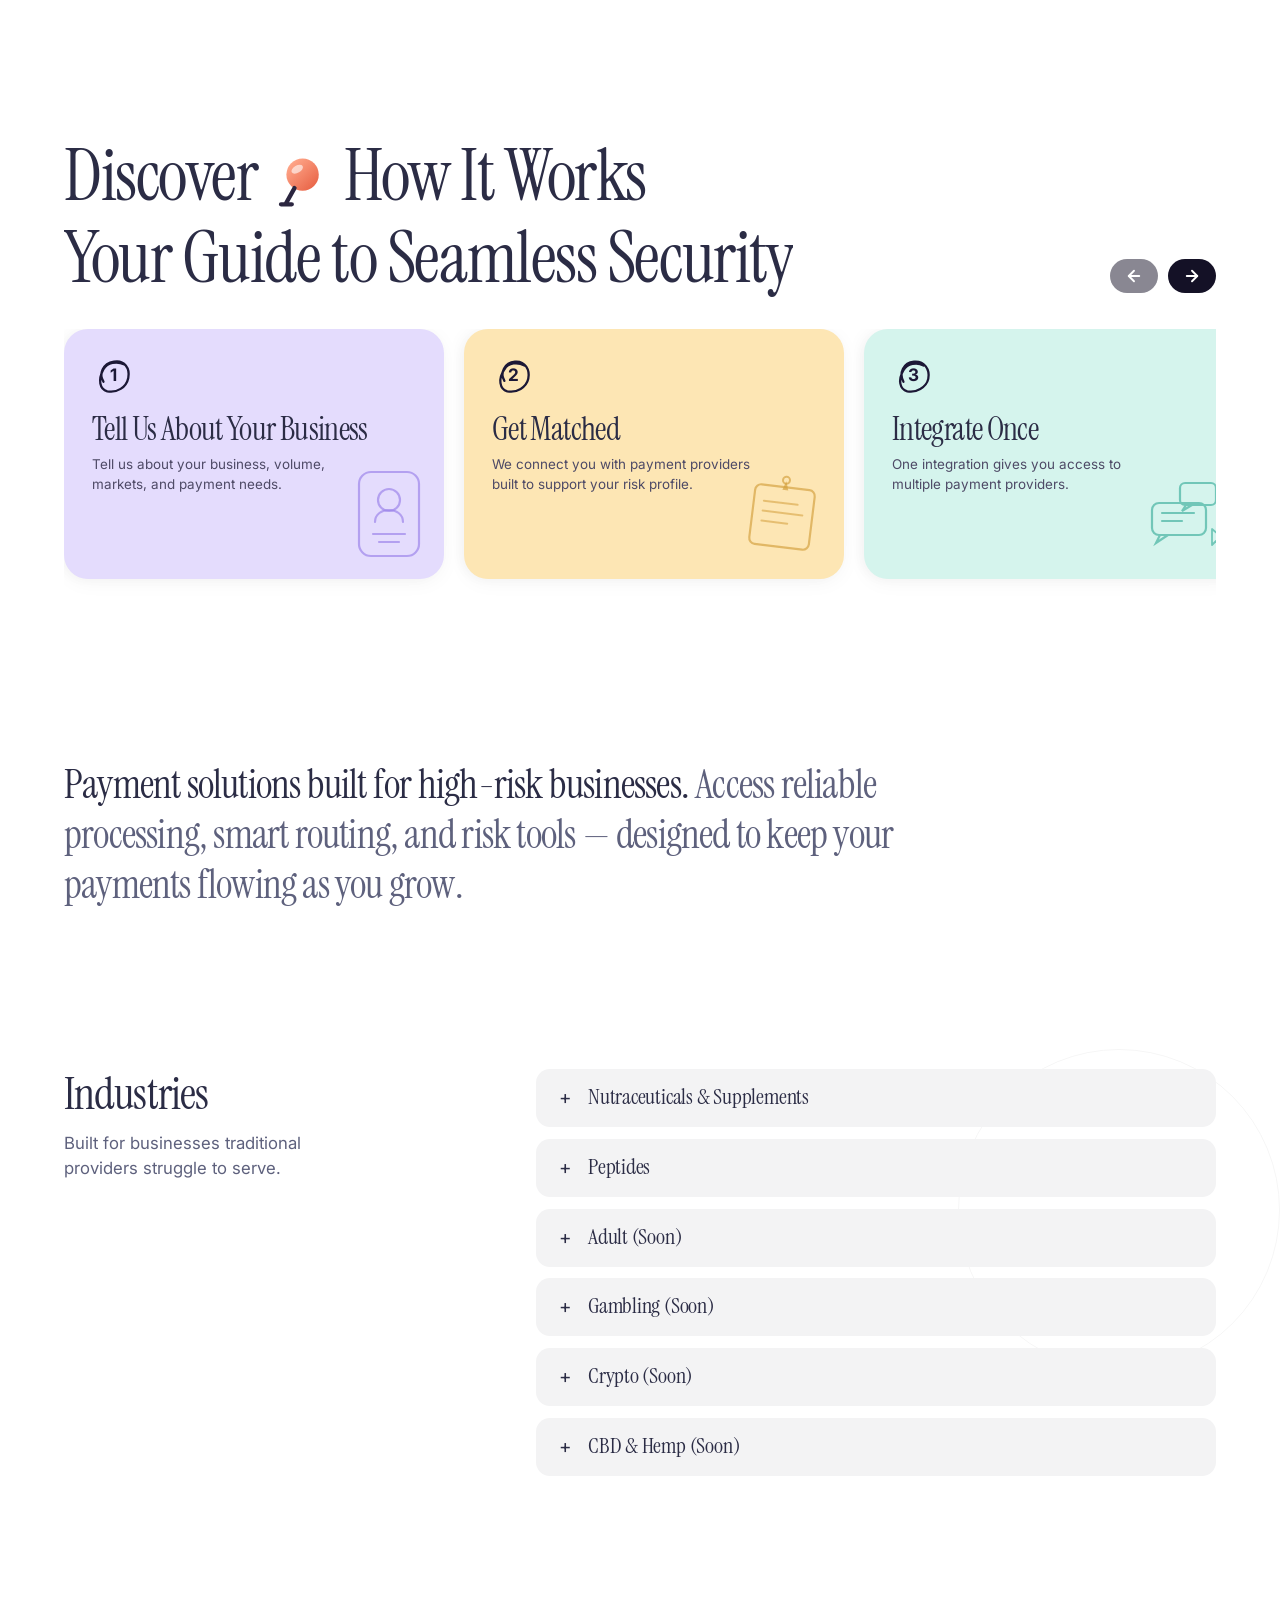
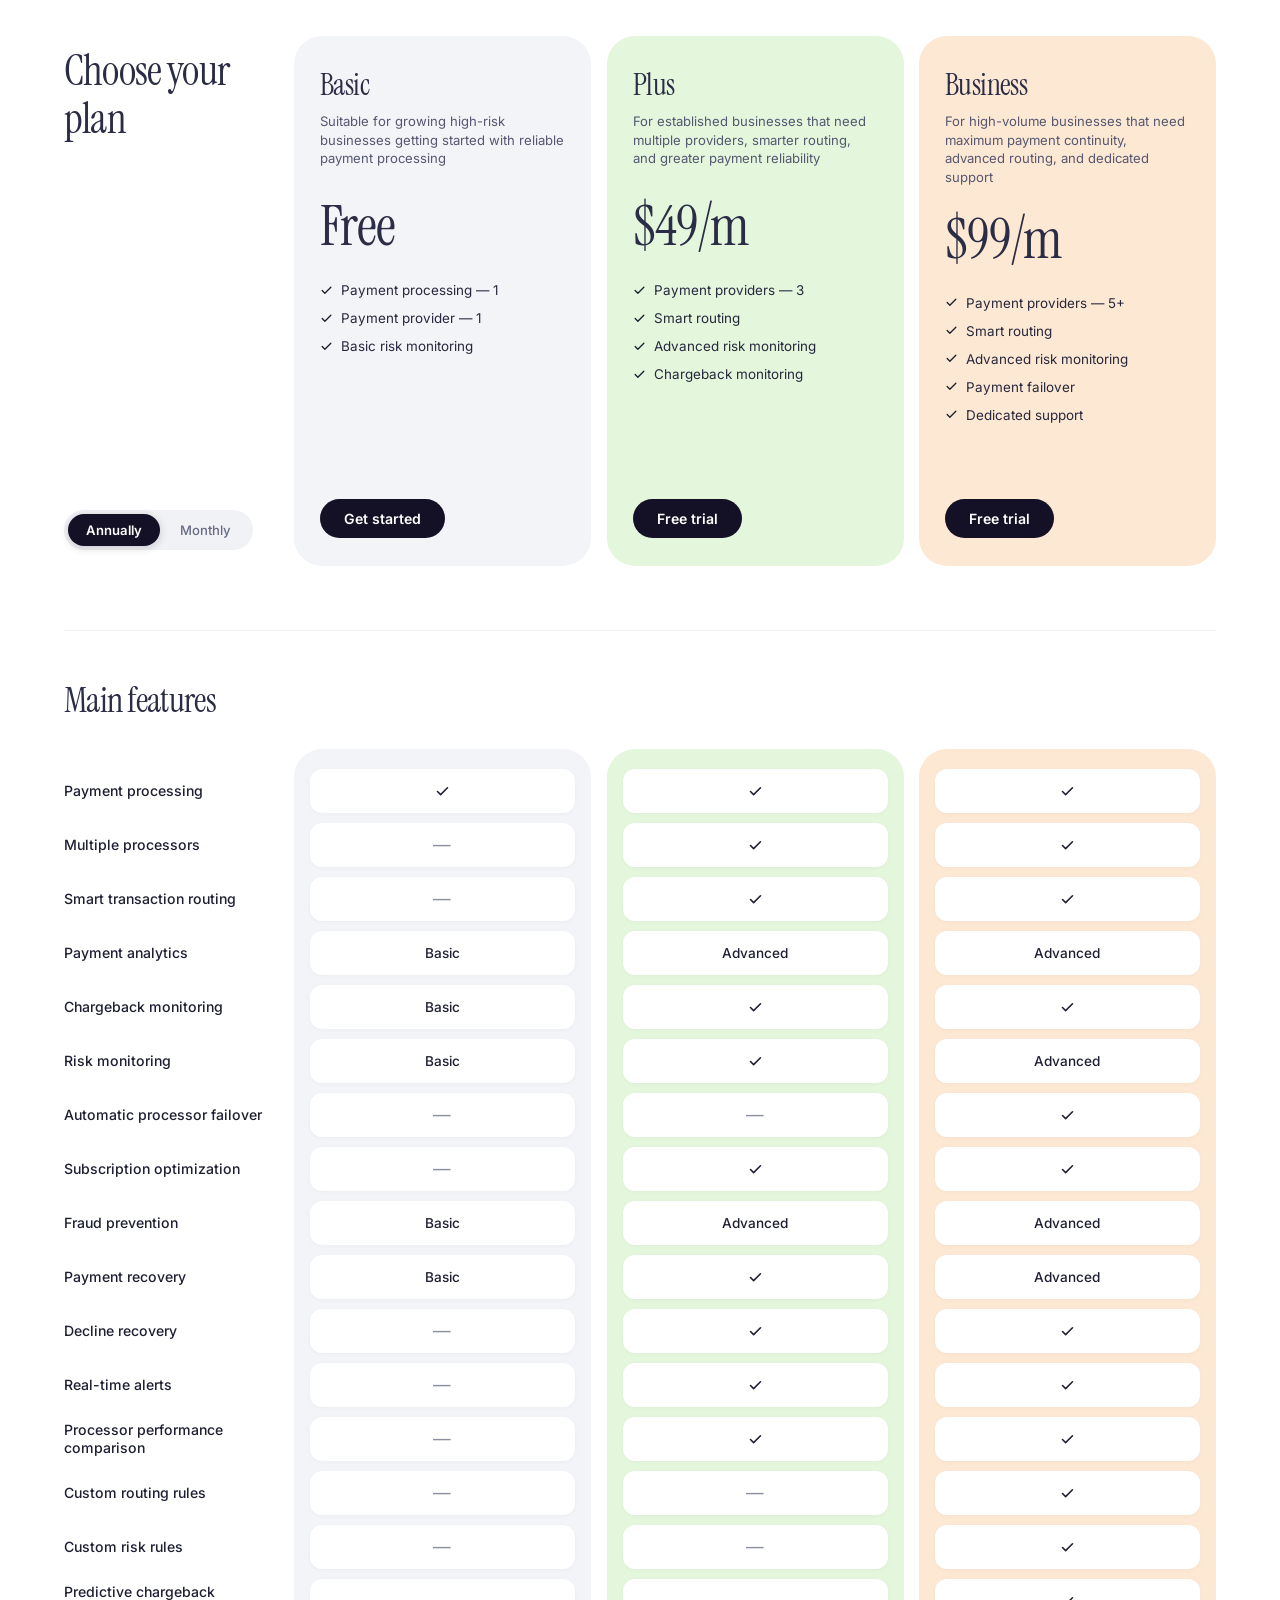
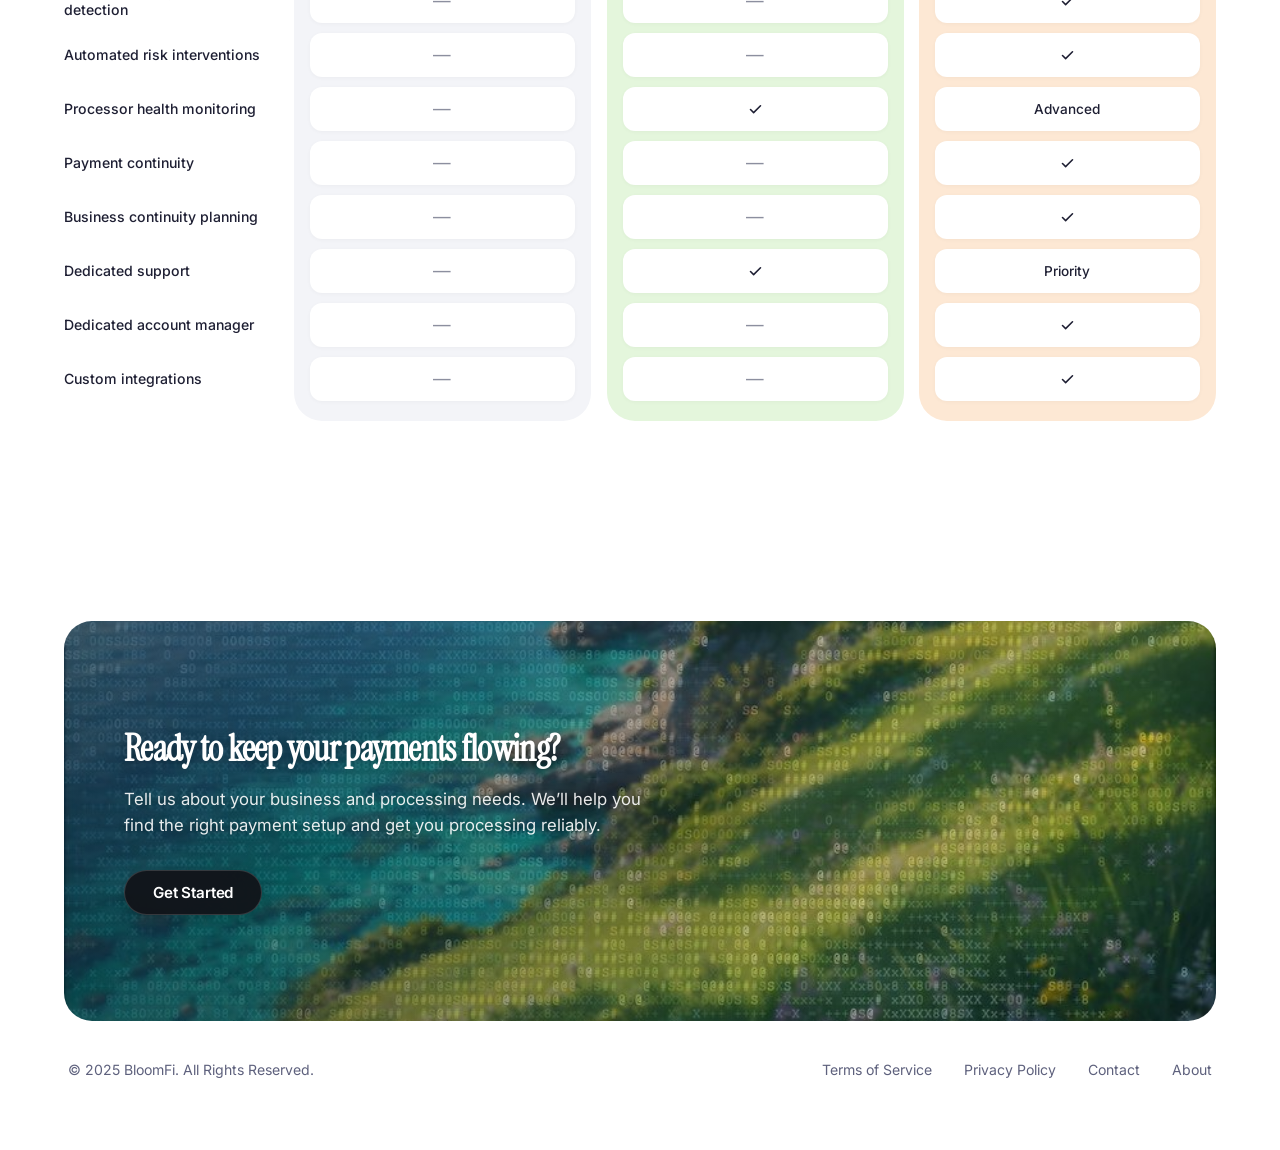
==== commit c435a502: "fixes" ====
--- a/index.html
+++ b/index.html
@@ -232,11 +232,10 @@
             BloomFi
         </div>
         <nav class="nav">
-            <a href="#">USDBloom</a>
-            <a href="#">Business</a>
-            <a href="#">Treasury</a>
-            <a href="#">Developers</a>
-            <a href="#">Join us</a>
+            <a href="#features">Features</a>
+            <a href="#how-it-works">How it works</a>
+            <a href="#industries">Industries</a>
+            <a href="#pricing">Pricing</a>
         </nav>
         <div class="header-action">
             <button class="btn btn-dark">Launch BETA</button>
@@ -252,7 +251,7 @@
             </div>
         </section>
 
-        <section class="explore-section">
+        <section class="explore-section" id="features">
             <h2>Get paid. We’ll handle the rest.</h2>
             <div class="explore-grid">
                 <!-- Card 1 -->
@@ -332,7 +331,7 @@
         </section>
 
         <!-- How It Works Section -->
-        <section class="how-it-works-section">
+        <section class="how-it-works-section" id="how-it-works">
             <div class="how-it-works-header">
                 <div class="how-it-works-title">
                     <h2 class="hw-main-heading">
@@ -506,7 +505,7 @@
         </section>
 
         <!-- FAQ Section -->
-        <section class="faq-section">
+        <section class="faq-section" id="industries">
             <div class="faq-container">
                 <div class="faq-left">
                     <h2 class="faq-title">Industries</h2>
@@ -591,7 +590,7 @@
         </section>
 
         <!-- Pricing Section -->
-        <section class="pricing-section">
+        <section class="pricing-section" id="pricing">
             <div class="pricing-container">
                 <div class="pricing-header-col">
                     <h2 class="pricing-main-title">Choose your<br>plan</h2>
@@ -875,6 +874,52 @@
                     window.location.href = 'contact.html';
                 } else if (window.location.hash === '#about') {
                     window.location.href = 'about.html';
+                }
+
+                // Smooth scrolling animation for navigation links
+                const navLinks = document.querySelectorAll('.nav a');
+                navLinks.forEach(link => {
+                    link.addEventListener('click', (e) => {
+                        const href = link.getAttribute('href');
+                        if (!href) return;
+                        const hash = href.includes('#') ? href.substring(href.indexOf('#')) : '';
+                        if (hash && hash.length > 1) {
+                            const target = document.querySelector(hash);
+                            if (target) {
+                                e.preventDefault();
+                                const offset = 36;
+                                const elementPosition = target.getBoundingClientRect().top;
+                                const offsetPosition = elementPosition + window.pageYOffset - offset;
+
+                                window.scrollTo({
+                                    top: Math.max(0, offsetPosition),
+                                    behavior: 'smooth'
+                                });
+
+                                if (history.pushState) {
+                                    history.pushState(null, null, hash);
+                                } else {
+                                    window.location.hash = hash;
+                                }
+                            }
+                        }
+                    });
+                });
+
+                // Smooth scroll if page is loaded with a section hash
+                if (window.location.hash && ['#features', '#how-it-works', '#industries', '#pricing'].includes(window.location.hash)) {
+                    setTimeout(() => {
+                        const target = document.querySelector(window.location.hash);
+                        if (target) {
+                            const offset = 36;
+                            const elementPosition = target.getBoundingClientRect().top;
+                            const offsetPosition = elementPosition + window.pageYOffset - offset;
+                            window.scrollTo({
+                                top: Math.max(0, offsetPosition),
+                                behavior: 'smooth'
+                            });
+                        }
+                    }, 150);
                 }
 
                 const container = document.getElementById('hwCardsContainer');
--- a/styles.css
+++ b/styles.css
@@ -9,6 +9,21 @@
     box-sizing: border-box;
     margin: 0;
     padding: 0;
+}
+
+html {
+    scroll-behavior: smooth;
+}
+
+#features,
+#how-it-works,
+#industries,
+#pricing,
+.explore-section,
+.how-it-works-section,
+.faq-section,
+.pricing-section {
+    scroll-margin-top: 36px;
 }
 
 body {
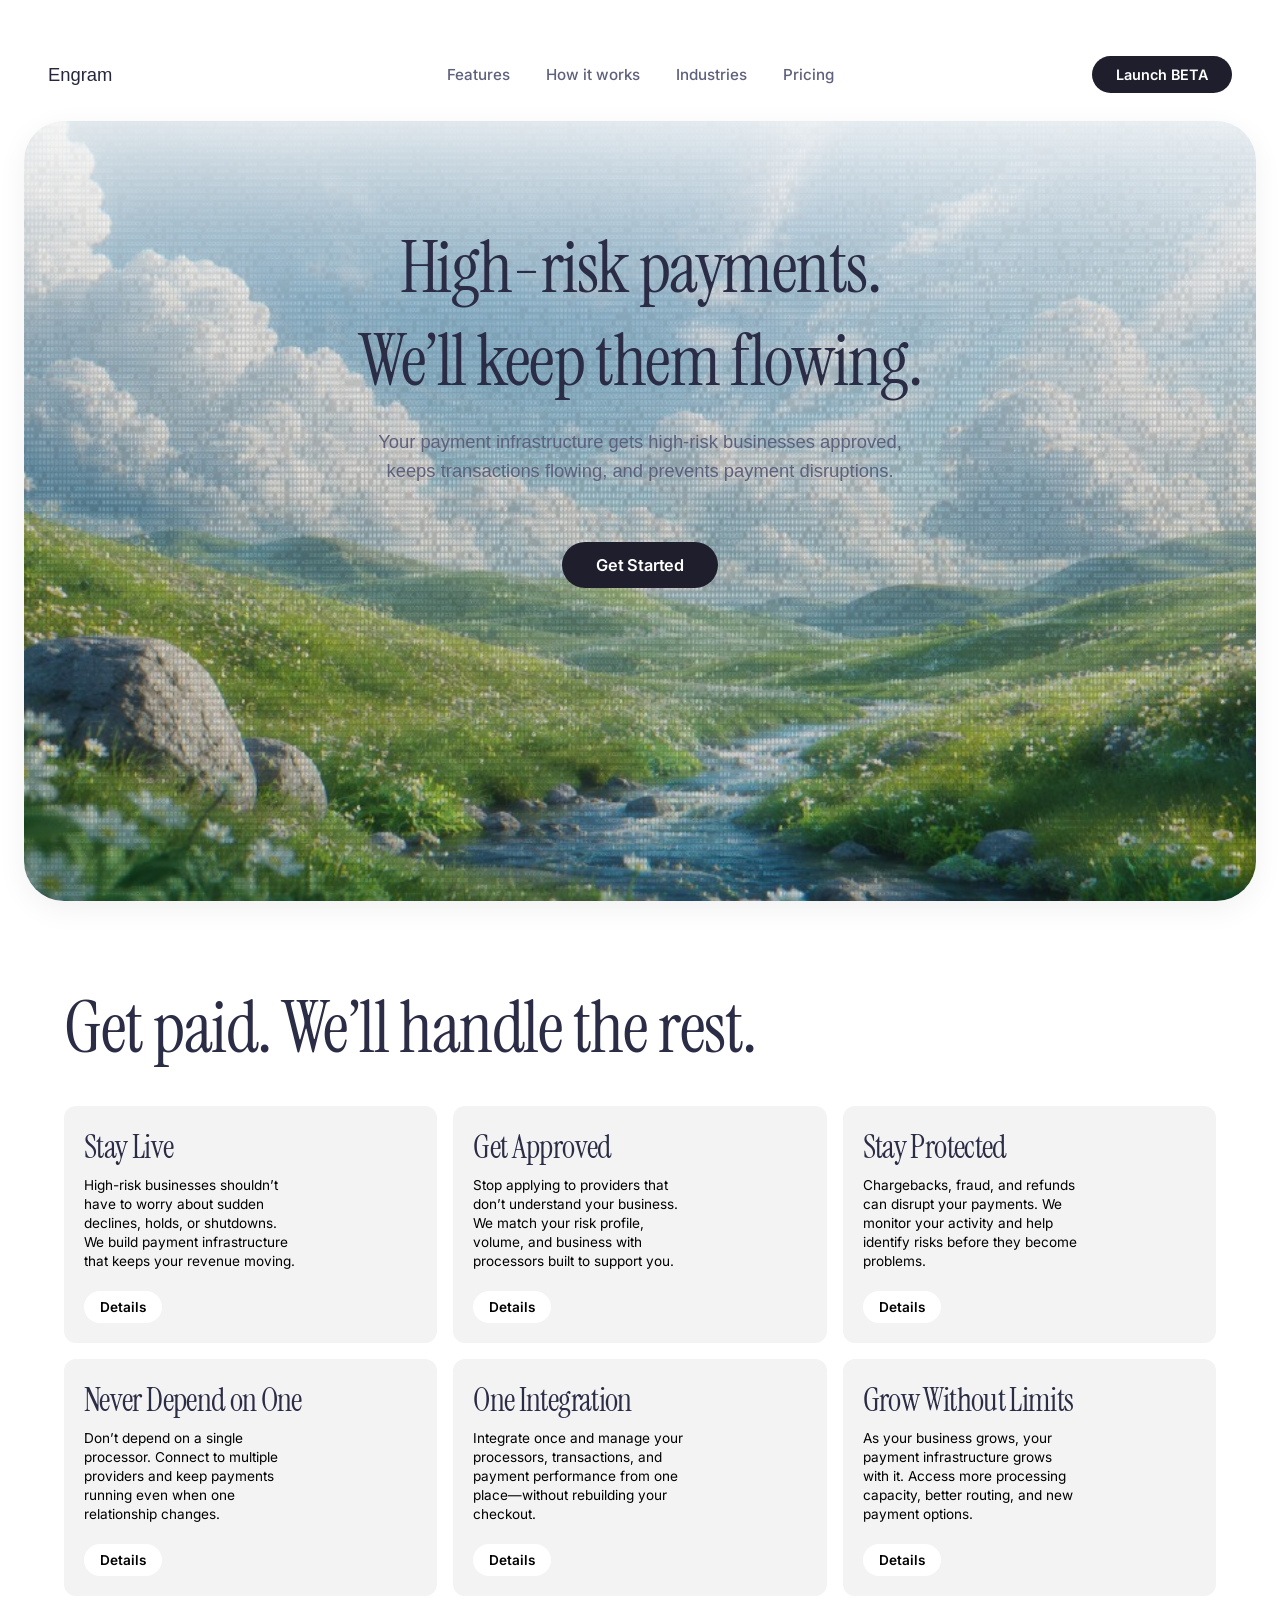
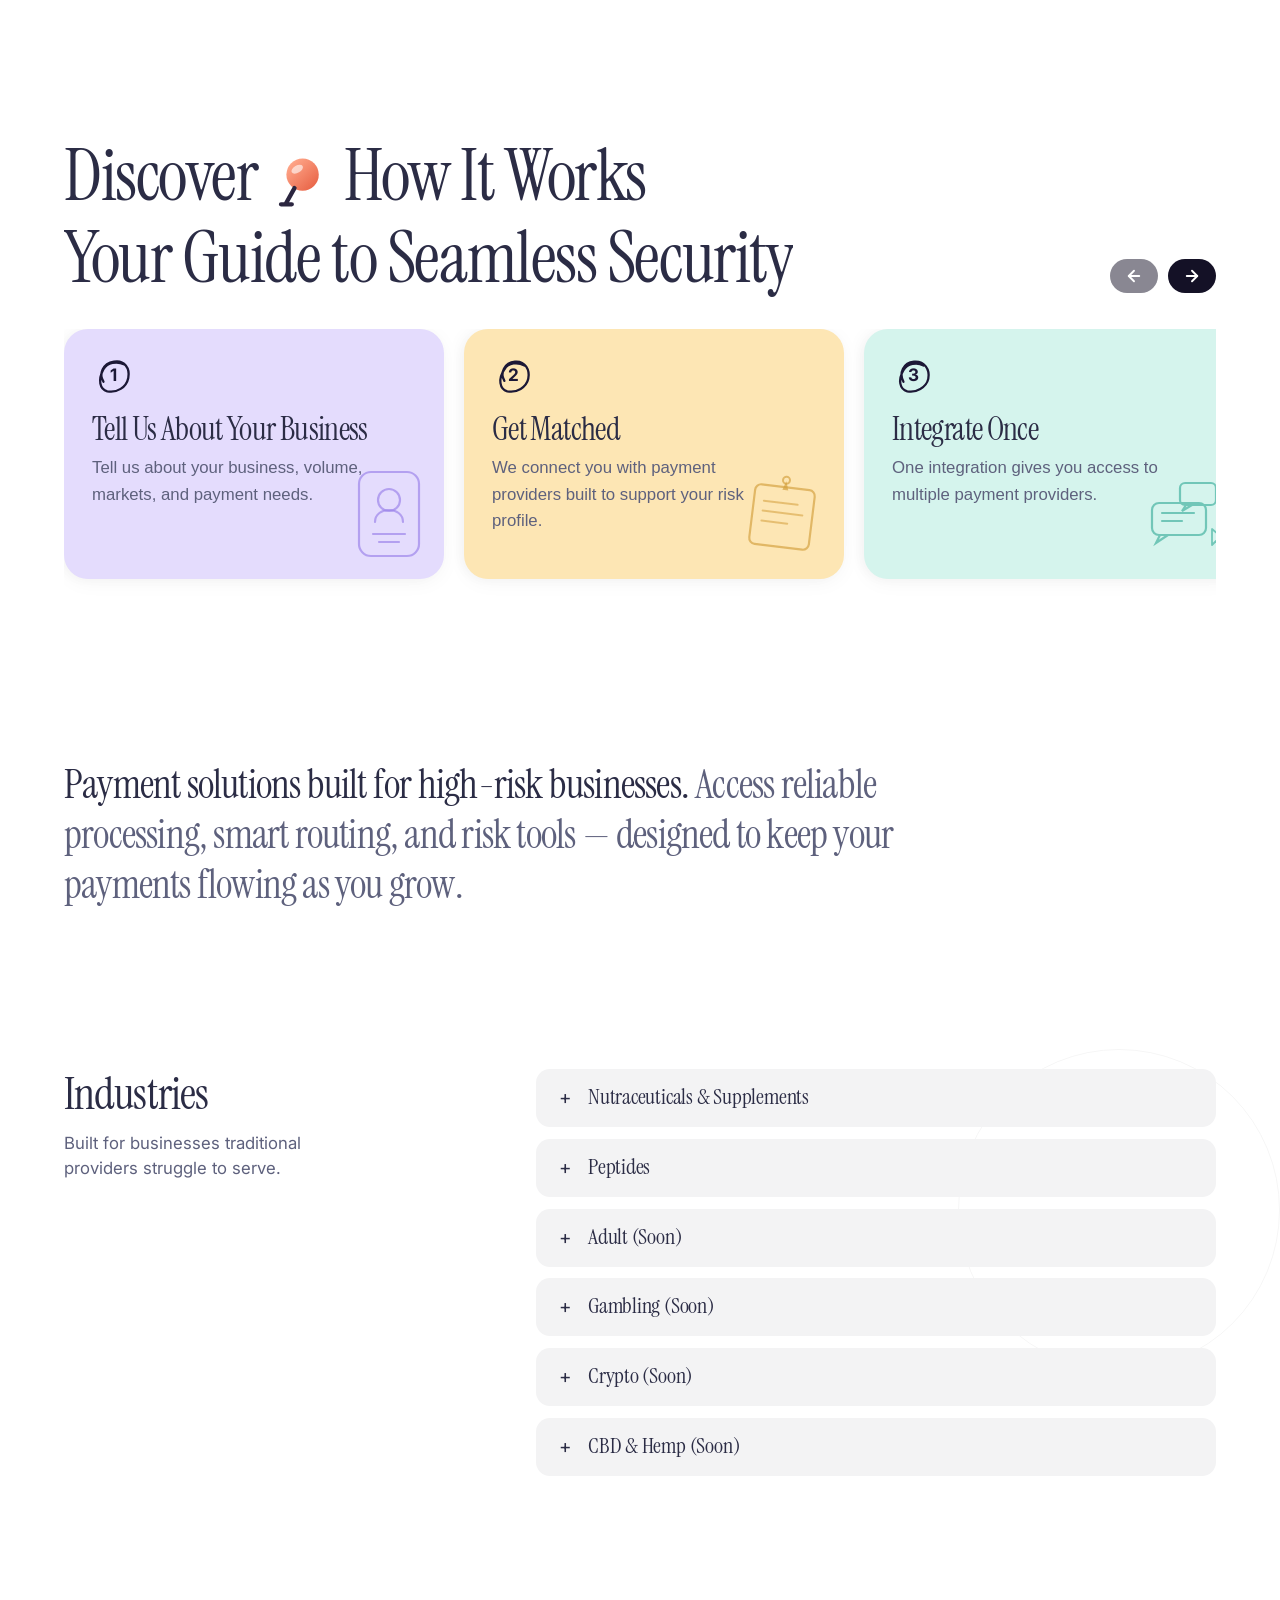
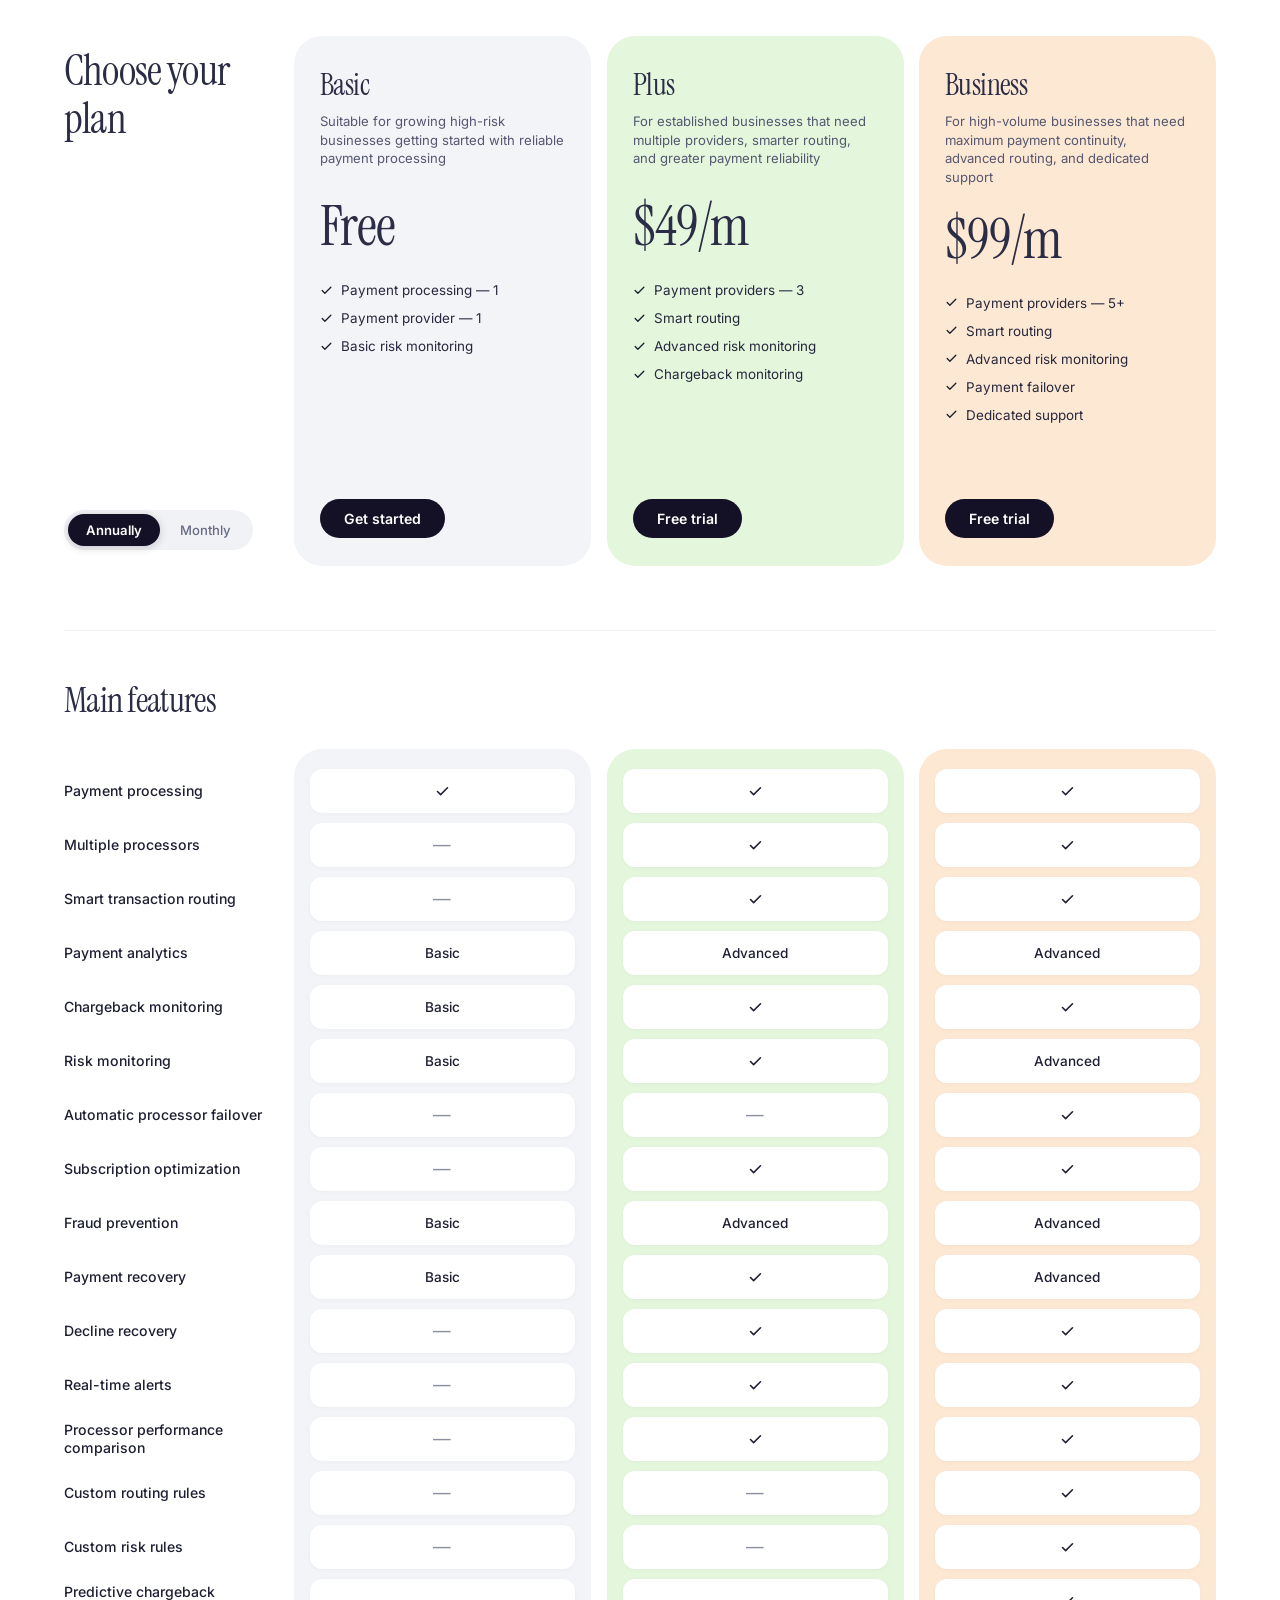
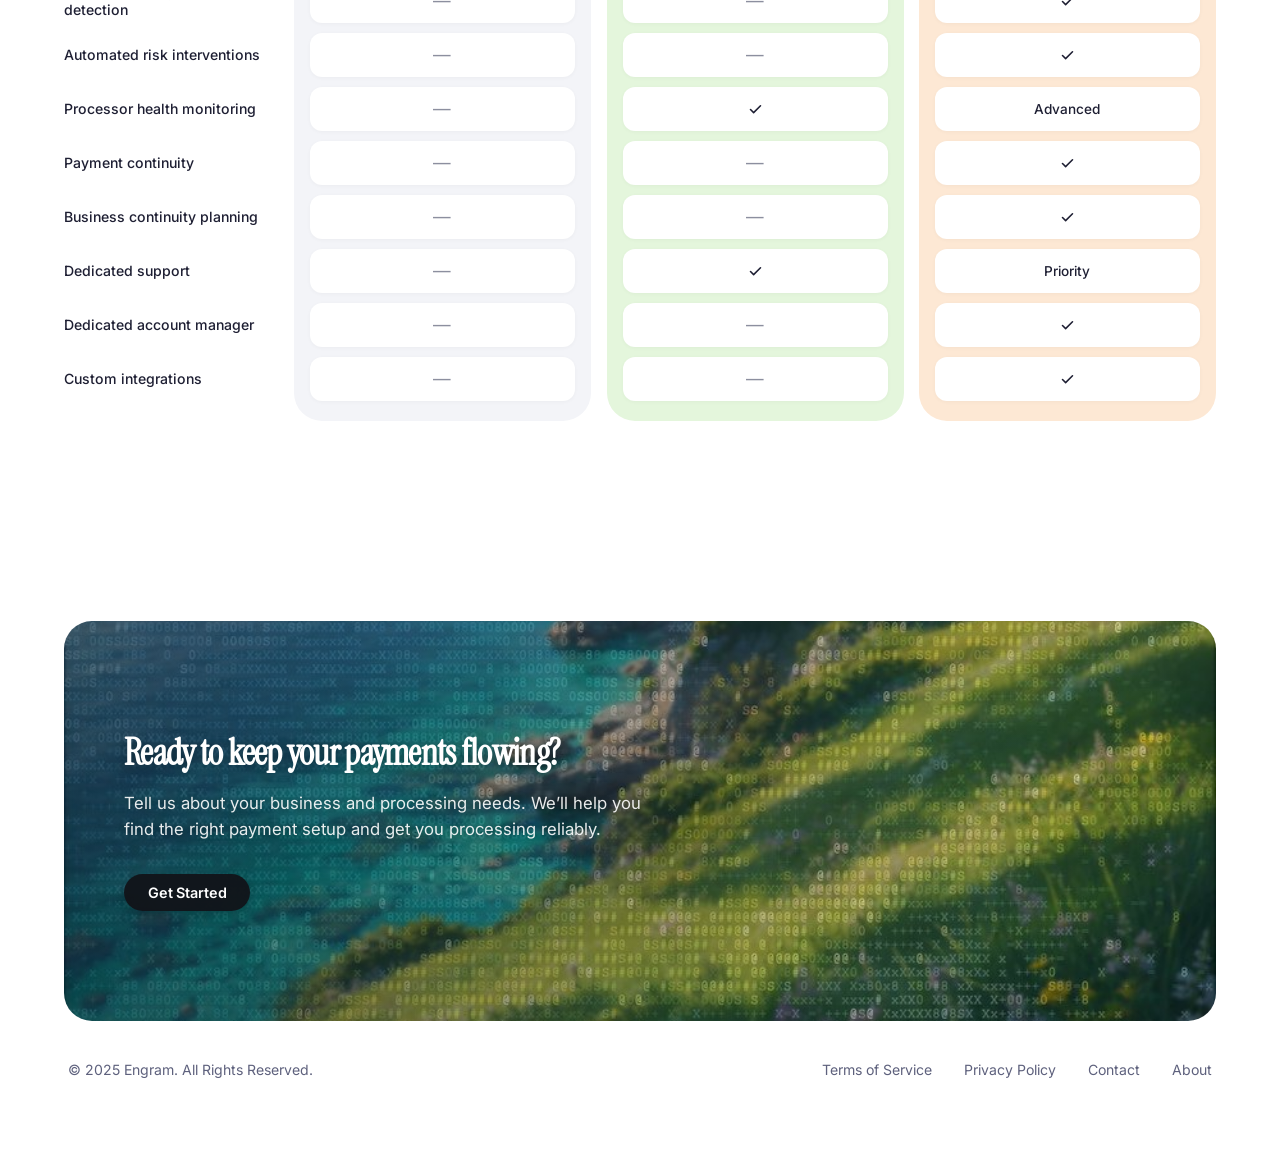
==== commit c2473728: "fixing mobile screen" ====
--- a/index.html
+++ b/index.html
@@ -3,233 +3,18 @@
 <head>
     <meta charset="UTF-8">
     <meta name="viewport" content="width=device-width, initial-scale=1.0">
-    <title>BloomFi - High-risk payments. We’ll keep them flowing.</title>
+    <title>Engram - High-risk payments. We’ll keep them flowing.</title>
     <link rel="preconnect" href="https://fonts.googleapis.com">
     <link rel="preconnect" href="https://fonts.gstatic.com" crossorigin>
     <link href="https://fonts.googleapis.com/css2?family=Inter:wght@400;500;600;700&display=swap" rel="stylesheet">
     <link href="https://fonts.googleapis.com/css2?family=Instrument+Serif:ital@0;1&display=swap" rel="stylesheet">
     <link href="https://api.fontshare.com/v2/css?f[]=switzer@400,500,600,700&display=swap" rel="stylesheet">
-    <link rel="stylesheet" href="styles.css?v=26">
-    <style>
-        /* How It Works Section Direct Styles */
-        .how-it-works-section {
-            max-width: 1200px;
-            width: 100%;
-            margin: 60px auto 100px auto;
-            padding: 0 24px;
-            box-sizing: border-box;
-        }
-
-        .how-it-works-header {
-            display: flex;
-            justify-content: space-between;
-            align-items: flex-end;
-            margin-bottom: 32px;
-        }
-
-        .how-it-works-title {
-            display: flex;
-            flex-direction: column;
-            gap: 2px;
-        }
-
-        .hw-main-heading,
-        .hw-sub-heading {
-            font-family: 'Instrument Serif', serif;
-            font-size: 4.5rem;
-            font-weight: 400;
-            color: #2b2c45;
-            line-height: 1.1;
-            letter-spacing: -0.02em;
-            margin: 0;
-        }
-
-        .hw-title-emoji {
-            display: inline-flex;
-            align-items: center;
-            justify-content: center;
-            vertical-align: middle;
-        }
-
-        .hw-title-emoji svg {
-            width: 0.8em;
-            height: 0.8em;
-            vertical-align: -0.05em;
-            margin: 0 4px;
-        }
-
-        .how-it-works-nav {
-            display: flex;
-            gap: 10px;
-            align-items: center;
-            margin-bottom: 4px;
-        }
-
-        .hw-nav-btn {
-            background-color: #141126;
-            color: #ffffff;
-            border: none;
-            width: 48px;
-            height: 34px;
-            border-radius: 17px;
-            display: flex;
-            justify-content: center;
-            align-items: center;
-            cursor: pointer;
-            transition: background-color 0.2s ease, transform 0.15s ease;
-        }
-
-        .hw-nav-btn:hover {
-            background-color: #2b2649;
-            transform: scale(1.04);
-        }
-
-        .hw-nav-btn:active {
-            transform: scale(0.97);
-        }
-
-        .how-it-works-cards-wrapper {
-            position: relative;
-            width: 100%;
-            height: 270px;
-            overflow: hidden;
-        }
-
-        .how-it-works-cards {
-            position: relative;
-            width: 100%;
-            height: 100%;
-        }
-
-        .hw-card {
-            position: absolute;
-            top: 0;
-            width: 380px;
-            height: 250px;
-            border-radius: 24px;
-            padding: 26px 28px 22px 28px;
-            display: flex;
-            flex-direction: column;
-            justify-content: flex-start;
-            overflow: hidden;
-            box-sizing: border-box;
-            box-shadow: 0 4px 20px rgba(0, 0, 0, 0.04), -4px 0 16px rgba(0, 0, 0, 0.04);
-            transition: left 0.45s cubic-bezier(0.2, 0.9, 0.3, 1), box-shadow 0.3s ease;
-            cursor: pointer;
-        }
-
-        .hw-card:hover {
-            box-shadow: 0 8px 30px rgba(0, 0, 0, 0.08), -6px 0 20px rgba(0, 0, 0, 0.06);
-        }
-
-        .hw-badge {
-            display: flex;
-            align-items: center;
-            justify-content: flex-start;
-            margin-bottom: 14px;
-        }
-
-        .hw-card-title {
-            font-family: 'Instrument Serif', serif;
-            font-size: 2rem;
-            font-weight: 400;
-            color: #2b2c45;
-            margin: 0 0 8px 0;
-            letter-spacing: -0.02em;
-            line-height: 1.15;
-            position: relative;
-            z-index: 2;
-        }
-
-        .hw-card-desc {
-            font-family: 'Inter', -apple-system, BlinkMacSystemFont, "Segoe UI", Roboto, sans-serif;
-            font-size: 0.84rem;
-            font-weight: 400;
-            color: #4E4A66;
-            line-height: 1.48;
-            margin: 0;
-            max-width: 82%;
-            position: relative;
-            z-index: 2;
-        }
-
-        .hw-card-graphic {
-            position: absolute;
-            bottom: 8px;
-            right: 12px;
-            z-index: 1;
-            pointer-events: none;
-        }
-
-        .card-purple {
-            background-color: #E4DCFD !important;
-        }
-
-        .card-yellow {
-            background-color: #FDE6B4 !important;
-        }
-
-        .card-cyan {
-            background-color: #D5F4ED !important;
-        }
-
-        .card-peach {
-            background-color: #FCE2D2 !important;
-        }
-
-        .card-blue {
-            background-color: #E0E7FD !important;
-        }
-
-        @media (max-width: 992px) {
-            .hw-main-heading,
-            .hw-sub-heading {
-                font-size: 3rem;
-            }
-            .how-it-works-cards-wrapper {
-                height: 270px;
-            }
-            .hw-card {
-                width: 330px;
-                height: 250px;
-            }
-        }
-
-        @media (max-width: 576px) {
-            .how-it-works-header {
-                flex-direction: column;
-                align-items: flex-start;
-                gap: 16px;
-            }
-            .hw-main-heading,
-            .hw-sub-heading {
-                font-size: 2.2rem;
-            }
-            .hw-card-title {
-                font-size: 1.75rem;
-            }
-            .how-it-works-cards-wrapper {
-                height: 255px;
-            }
-            .hw-card {
-                width: 82vw;
-                height: 240px;
-                padding: 22px 18px;
-            }
-            .hw-card-desc {
-                max-width: 95%;
-            }
-        }
-    </style>
+    <link rel="stylesheet" href="styles.css?v=35">
 </head>
 <body>
     <header class="header">
         <div class="logo">
-            <svg width="20" height="20" viewBox="0 0 24 24" fill="none" stroke="currentColor" stroke-width="3" stroke-linecap="round" stroke-linejoin="round">
-                <line x1="12" y1="5" x2="12" y2="19"></line>
-                <line x1="5" y1="12" x2="19" y2="12"></line>
-            </svg>
-            BloomFi
+            Engram
         </div>
         <nav class="nav">
             <a href="#features">Features</a>
@@ -238,7 +23,7 @@
             <a href="#pricing">Pricing</a>
         </nav>
         <div class="header-action">
-            <button class="btn btn-dark">Launch BETA</button>
+            <a href="contact.html" class="btn btn-dark" style="text-decoration: none; display: inline-flex; align-items: center;">Launch BETA</a>
         </div>
     </header>
 
@@ -246,8 +31,11 @@
         <section class="hero-card">
             <div class="hero-content">
                 <h1>High-risk payments.<br>We’ll keep them flowing.</h1>
-                <p>Your payment infrastructure gets high-risk businesses approved,<br>keeps transactions flowing, and prevents payment disruptions.</p>
-                <button class="btn btn-dark btn-large">Join Waitlist</button>
+                <p class="hero-desc">
+                    <span class="hero-desc-line">Your payment infrastructure gets high-risk businesses approved,</span>
+                    <span class="hero-desc-line">keeps transactions flowing, and prevents payment disruptions.</span>
+                </p>
+                <a href="contact.html" class="btn btn-dark btn-large" style="text-decoration: none;">Get Started</a>
             </div>
         </section>
 
@@ -846,14 +634,14 @@
                     <h2 class="cta-title">Ready to keep your payments flowing?</h2>
                     <p class="cta-description">Tell us about your business and processing needs. We’ll help you find the right payment setup and get you processing reliably.</p>
                     <div class="cta-buttons-row">
-                        <a href="#get-started" class="btn btn-dark cta-btn">Get Started</a>
+                        <a href="contact.html" class="btn btn-dark cta-btn">Get Started</a>
                     </div>
                 </div>
             </div>
 
             <!-- Footer -->
             <footer class="cta-footer-bottom">
-                <p class="cta-copyright">© 2025 BloomFi. All Rights Reserved.</p>
+                <p class="cta-copyright">© 2025 Engram. All Rights Reserved.</p>
                 <nav class="cta-social-links" aria-label="Footer links">
                     <a href="terms.html" class="cta-social-link">Terms of Service</a>
                     <a href="privacy.html" class="cta-social-link">Privacy Policy</a>
@@ -932,18 +720,21 @@
                     const totalCards = cards.length;
 
                     function updateLayout() {
-                        const isMobile = window.innerWidth <= 576;
-                        const isTablet = window.innerWidth <= 992 && !isMobile;
+                        const isSmallMobile = window.innerWidth <= 380;
+                        const isMobile = window.innerWidth <= 576 && !isSmallMobile;
+                        const isTablet = window.innerWidth <= 992 && !isMobile && !isSmallMobile;
                         
                         let cardWidth = 380;
-                        if (isMobile) {
-                            cardWidth = Math.min(320, window.innerWidth * 0.82);
+                        if (isSmallMobile) {
+                            cardWidth = Math.min(270, window.innerWidth - 44);
+                        } else if (isMobile) {
+                            cardWidth = Math.min(310, window.innerWidth - 56);
                         } else if (isTablet) {
                             cardWidth = 330;
                         }
                         
-                        const gap = isMobile ? 12 : 20;
-                        const stackPeek = isMobile ? 65 : 135;
+                        const gap = (isMobile || isSmallMobile) ? 10 : 20;
+                        const stackPeek = isSmallMobile ? 42 : (isMobile ? 54 : 135);
 
                         cards.forEach((card, i) => {
                             let leftPos;
@@ -993,6 +784,37 @@
                             updateLayout();
                         });
                     });
+
+                    // Touch swipe support for mobile
+                    let touchStartX = 0;
+                    let touchEndX = 0;
+
+                    container.addEventListener('touchstart', (e) => {
+                        touchStartX = e.changedTouches[0].screenX;
+                    }, { passive: true });
+
+                    container.addEventListener('touchend', (e) => {
+                        touchEndX = e.changedTouches[0].screenX;
+                        const diff = touchStartX - touchEndX;
+                        if (Math.abs(diff) > 40) {
+                            if (diff > 0) {
+                                // Swipe left -> next
+                                if (activeIndex < totalCards - 1) {
+                                    activeIndex++;
+                                } else {
+                                    activeIndex = 0;
+                                }
+                            } else {
+                                // Swipe right -> prev
+                                if (activeIndex > 0) {
+                                    activeIndex--;
+                                } else {
+                                    activeIndex = totalCards - 2;
+                                }
+                            }
+                            updateLayout();
+                        }
+                    }, { passive: true });
 
                     window.addEventListener('resize', updateLayout);
                     updateLayout();
--- a/styles.css
+++ b/styles.css
@@ -13,6 +13,7 @@
 
 html {
     scroll-behavior: smooth;
+    overflow-x: hidden;
 }
 
 #features,
@@ -32,6 +33,7 @@
     color: var(--text-dark);
     -webkit-font-smoothing: antialiased;
     -moz-osx-font-smoothing: grayscale;
+    overflow-x: hidden;
 }
 
 /* Header */
@@ -47,12 +49,10 @@
     display: flex;
     align-items: center;
     gap: 8px;
-    font-weight: 600;
-    font-size: 1.1rem;
-    color: var(--text-dark);
-}
-
-.logo svg {
+    font-family: 'Switzer', sans-serif;
+    font-size: 1.15rem;
+    font-weight: 400;
+    line-height: 1.6;
     color: var(--text-dark);
 }
 
@@ -77,7 +77,12 @@
 }
 
 /* Buttons */
-.btn {
+.btn,
+a.btn {
+    display: inline-flex;
+    align-items: center;
+    justify-content: center;
+    text-decoration: none !important;
     border: none;
     border-radius: 999px;
     padding: 10px 24px;
@@ -88,13 +93,24 @@
     transition: transform 0.2s ease, opacity 0.2s ease, box-shadow 0.2s ease;
 }
 
-.btn:hover {
+.btn:hover,
+a.btn:hover {
     transform: translateY(-1px);
     box-shadow: 0 4px 12px rgba(0, 0, 0, 0.15);
-}
-
-.btn:active {
+    text-decoration: none !important;
+}
+
+.btn:active,
+a.btn:active {
     transform: translateY(0);
+    text-decoration: none !important;
+}
+
+.btn:focus,
+a.btn:focus,
+.btn:visited,
+a.btn:visited {
+    text-decoration: none !important;
 }
 
 .btn-dark {
@@ -102,10 +118,14 @@
     color: #ffffff;
 }
 
-.btn-large {
-    padding: 14px 32px;
-    font-size: 1rem;
+.btn-large,
+a.btn.btn-large,
+a.btn-large {
+    padding: 13px 34px !important;
+    font-size: 1.02rem !important;
+    font-weight: 600;
     margin-top: 24px;
+    letter-spacing: -0.01em;
 }
 
 /* Main Content */
@@ -176,13 +196,26 @@
     }
 }
 
-.hero-content p {
+.hero-content p,
+.hero-desc {
     font-family: 'Switzer', sans-serif;
     font-size: 1.15rem;
     color: var(--text-muted);
     line-height: 1.6;
     margin-bottom: 32px;
     font-weight: 400;
+}
+
+.hero-desc-line {
+    display: block;
+}
+
+.hero-content a,
+.hero-content a:hover,
+.hero-content a:focus,
+.hero-content a:active,
+.hero-content a:visited {
+    text-decoration: none !important;
 }
 
 /* Prompt Box */
@@ -277,32 +310,152 @@
         display: none;
     }
     
-    .hero-content h1,
-    .explore-section h2 {
-        font-size: 3rem;
-    }
-    
     .hero-card {
+        height: auto;
+        min-height: 560px;
+        padding: 50px 24px 60px 24px;
+        border-radius: 28px;
+    }
+    
+    .hero-content {
+        margin-top: 40px;
+        width: 100%;
+    }
+    
+    .hero-content h1 {
+        font-size: 3.2rem;
+    }
+
+    .hero-content p,
+    .hero-desc {
+        font-size: clamp(0.78rem, 2.3vw, 1.05rem);
+        line-height: 1.5;
+        margin-bottom: 26px;
+        width: 100%;
+        max-width: 100%;
+    }
+
+    .hero-desc-line {
+        display: block;
+        white-space: nowrap;
+    }
+}
+
+@media (max-width: 768px) {
+    .header {
+        padding: 32px 24px 20px 24px;
+    }
+    
+    .hero-card {
+        min-height: 480px;
+        padding: 40px 20px 48px 20px;
         border-radius: 24px;
+    }
+    
+    .hero-content {
+        margin-top: 24px;
+        width: 100%;
+    }
+    
+    .hero-content h1 {
+        font-size: 2.6rem;
+    }
+    
+    .hero-content p,
+    .hero-desc {
+        font-size: clamp(0.7rem, 2.5vw, 0.92rem);
+        line-height: 1.45;
+        margin-bottom: 22px;
+        width: 100%;
+        max-width: 100%;
+    }
+
+    .hero-desc-line {
+        display: block;
+        white-space: nowrap;
     }
 }
 
 @media (max-width: 576px) {
     .header {
-        padding: 42px 20px 20px 20px;
-    }
-    
-    .hero-content h1,
-    .explore-section h2 {
-        font-size: 2.2rem;
-    }
-    
-    .hero-content p {
-        font-size: 1rem;
+        padding: 22px 16px 14px 16px;
+    }
+    
+    .logo {
+        font-size: 1.05rem;
+    }
+    
+    .header-action .btn {
+        padding: 8px 16px !important;
+        font-size: 0.82rem !important;
     }
     
     .main-content {
-        padding: 0 16px 20px 16px;
+        padding: 0 14px 24px 14px;
+    }
+    
+    .hero-card {
+        min-height: 400px;
+        padding: 32px 16px 40px 16px;
+        border-radius: 18px;
+    }
+    
+    .hero-content {
+        margin-top: 14px;
+        padding: 0;
+        width: 100%;
+    }
+    
+    .hero-content h1 {
+        font-size: 2.05rem;
+        line-height: 1.15;
+        margin-bottom: 12px;
+    }
+    
+    .hero-content p,
+    .hero-desc {
+        font-size: clamp(0.58rem, 2.6vw, 0.78rem);
+        line-height: 1.45;
+        margin-bottom: 18px;
+        width: 100%;
+        max-width: 100%;
+    }
+    
+    .hero-desc-line {
+        display: block;
+        white-space: nowrap;
+    }
+    
+    .btn-large,
+    a.btn.btn-large,
+    a.btn-large {
+        padding: 11px 24px !important;
+        font-size: 0.88rem !important;
+        margin-top: 14px;
+    }
+}
+
+@media (max-width: 380px) {
+    .header {
+        padding: 16px 12px 10px 12px;
+    }
+    
+    .logo {
+        font-size: 0.98rem;
+    }
+    
+    .hero-content h1 {
+        font-size: 1.75rem;
+    }
+    
+    .hero-content p,
+    .hero-desc {
+        font-size: clamp(0.52rem, 2.5vw, 0.65rem);
+    }
+
+    .hero-desc-line {
+        display: block;
+        white-space: nowrap;
     }
 }
 
@@ -460,14 +613,114 @@
 }
 
 @media (max-width: 992px) {
+    .explore-section {
+        margin: 60px auto;
+        padding: 0 20px;
+    }
+    
+    .explore-section h2 {
+        font-size: 3rem;
+        margin-bottom: 24px;
+    }
+    
     .explore-grid {
         grid-template-columns: repeat(2, 1fr);
-    }
-}
-
-@media (max-width: 576px) {
+        gap: 14px;
+    }
+}
+
+@media (max-width: 768px) {
+    .explore-section {
+        margin: 48px auto;
+    }
+    
+    .explore-section h2 {
+        font-size: 2.5rem;
+    }
+    
     .explore-grid {
         grid-template-columns: 1fr;
+    }
+    
+    .explore-card {
+        min-height: 175px;
+        padding: 20px 18px;
+        border-radius: 14px;
+    }
+    
+    .explore-content h3 {
+        font-size: 1.65rem;
+    }
+}
+
+@media (max-width: 576px) {
+    .explore-section {
+        margin: 36px auto;
+        padding: 0 14px;
+    }
+    
+    .explore-section h2 {
+        font-size: 1.95rem;
+        margin-bottom: 18px;
+    }
+    
+    .explore-grid {
+        gap: 12px;
+    }
+    
+    .explore-card {
+        min-height: 155px;
+        padding: 16px 14px;
+        border-radius: 12px;
+    }
+    
+    .explore-content h3 {
+        font-size: 1.45rem;
+        margin-bottom: 4px;
+    }
+    
+    .explore-content p {
+        font-size: 0.8rem;
+        max-width: 68%;
+        line-height: 1.38;
+    }
+    
+    .btn-details {
+        font-size: 0.76rem;
+        padding: 6px 12px;
+        margin-top: 12px;
+        border-radius: 14px;
+    }
+    
+    .explore-image {
+        width: 65px;
+        height: 65px;
+        right: 12px;
+        bottom: 12px;
+    }
+}
+
+@media (max-width: 380px) {
+    .explore-section h2 {
+        font-size: 1.7rem;
+    }
+    
+    .explore-card {
+        padding: 14px 12px;
+    }
+    
+    .explore-content h3 {
+        font-size: 1.3rem;
+    }
+    
+    .explore-content p {
+        font-size: 0.76rem;
+        max-width: 65%;
+    }
+    
+    .explore-image {
+        width: 54px;
+        height: 54px;
     }
 }
 
@@ -805,13 +1058,13 @@
 }
 
 .hw-card-desc {
-    font-family: 'Inter', -apple-system, BlinkMacSystemFont, "Segoe UI", Roboto, sans-serif;
-    font-size: 0.84rem;
+    font-family: 'Switzer', sans-serif;
+    font-size: 1.05rem;
     font-weight: 400;
-    color: #4E4A66;
-    line-height: 1.48;
+    color: var(--text-muted);
+    line-height: 1.55;
     margin: 0;
-    max-width: 82%;
+    max-width: 85%;
     position: relative;
     z-index: 2;
 }
@@ -845,42 +1098,142 @@
 }
 
 @media (max-width: 992px) {
+    .how-it-works-section {
+        margin: 50px auto 80px auto;
+        padding: 0 20px;
+    }
+    
     .hw-main-heading,
     .hw-sub-heading {
         font-size: 3rem;
     }
+    
     .how-it-works-cards-wrapper {
         height: 270px;
     }
+    
     .hw-card {
         width: 330px;
         height: 250px;
     }
 }
 
+@media (max-width: 768px) {
+    .how-it-works-section {
+        margin: 40px auto 60px auto;
+    }
+    
+    .hw-main-heading,
+    .hw-sub-heading {
+        font-size: 2.4rem;
+    }
+    
+    .how-it-works-cards-wrapper {
+        height: 250px;
+    }
+    
+    .hw-card {
+        height: 235px;
+        padding: 22px 20px;
+    }
+    
+    .hw-card-title {
+        font-size: 1.65rem;
+    }
+    
+    .hw-card-desc {
+        font-size: 0.92rem;
+    }
+}
+
 @media (max-width: 576px) {
+    .how-it-works-section {
+        margin: 36px auto 48px auto;
+        padding: 0 14px;
+    }
+    
     .how-it-works-header {
         flex-direction: column;
         align-items: flex-start;
-        gap: 16px;
-    }
+        gap: 12px;
+        margin-bottom: 16px;
+    }
+    
     .hw-main-heading,
     .hw-sub-heading {
-        font-size: 2.2rem;
-    }
+        font-size: 1.95rem;
+        line-height: 1.12;
+    }
+    
+    .hw-title-emoji svg {
+        width: 0.75em;
+        height: 0.75em;
+    }
+    
+    .hw-nav-btn {
+        width: 40px;
+        height: 30px;
+        border-radius: 15px;
+    }
+    
+    .how-it-works-cards-wrapper {
+        height: 220px;
+    }
+    
+    .hw-card {
+        height: 208px;
+        border-radius: 18px;
+        padding: 16px 16px 14px 16px;
+    }
+    
+    .hw-badge {
+        margin-bottom: 10px;
+    }
+    
+    .hw-badge svg {
+        width: 34px;
+        height: 34px;
+    }
+    
     .hw-card-title {
-        font-size: 1.75rem;
-    }
+        font-size: 1.35rem;
+        margin-bottom: 4px;
+        line-height: 1.15;
+    }
+    
+    .hw-card-desc {
+        font-size: 0.82rem;
+        line-height: 1.38;
+        max-width: 90%;
+    }
+    
+    .hw-card-graphic svg {
+        width: 72px;
+        height: 72px;
+    }
+}
+
+@media (max-width: 380px) {
+    .hw-main-heading,
+    .hw-sub-heading {
+        font-size: 1.65rem;
+    }
+    
     .how-it-works-cards-wrapper {
-        height: 255px;
-    }
+        height: 205px;
+    }
+    
     .hw-card {
-        width: 82vw;
-        height: 240px;
-        padding: 22px 18px;
-    }
+        height: 195px;
+        padding: 14px 12px;
+    }
+    
+    .hw-card-title {
+        font-size: 1.2rem;
+    }
+    
     .hw-card-desc {
-        max-width: 95%;
+        font-size: 0.75rem;
     }
 }
 
@@ -960,7 +1313,8 @@
 
 @media (max-width: 992px) {
     .solutions-section {
-        margin: 50px auto 90px auto;
+        margin: 50px auto 80px auto;
+        padding: 0 20px;
     }
     .solutions-text {
         font-size: 2rem;
@@ -968,14 +1322,31 @@
     }
 }
 
+@media (max-width: 768px) {
+    .solutions-section {
+        margin: 40px auto 60px auto;
+    }
+    .solutions-text {
+        font-size: 1.7rem;
+        line-height: 1.3;
+    }
+}
+
 @media (max-width: 576px) {
     .solutions-section {
-        margin: 40px auto 60px auto;
-        padding: 0 20px;
+        margin: 32px auto 48px auto;
+        padding: 0 14px;
     }
     .solutions-text {
-        font-size: 1.6rem;
-        line-height: 1.32;
+        font-size: 1.35rem;
+        line-height: 1.35;
+    }
+}
+
+@media (max-width: 380px) {
+    .solutions-text {
+        font-size: 1.18rem;
+        line-height: 1.35;
     }
 }
 
@@ -1187,6 +1558,10 @@
 }
 
 @media (max-width: 992px) {
+    .faq-section {
+        margin: 40px auto 80px auto;
+        padding: 0 20px;
+    }
     .faq-container {
         gap: 40px;
     }
@@ -1197,12 +1572,12 @@
 
 @media (max-width: 768px) {
     .faq-section {
-        margin: 30px auto 80px auto;
+        margin: 30px auto 60px auto;
         padding: 0 20px;
     }
     .faq-container {
         flex-direction: column;
-        gap: 24px;
+        gap: 20px;
     }
     .faq-left {
         flex: none;
@@ -1210,14 +1585,65 @@
     }
     .faq-title {
         font-size: 2.2rem;
-        margin-bottom: 8px;
+        margin-bottom: 6px;
     }
     .faq-subtitle {
         max-width: 100%;
+        font-size: 0.95rem;
     }
     .faq-right {
         max-width: 100%;
         width: 100%;
+    }
+}
+
+@media (max-width: 576px) {
+    .faq-section {
+        margin: 28px auto 48px auto;
+        padding: 0 14px;
+    }
+    .faq-title {
+        font-size: 1.95rem;
+        margin-bottom: 4px;
+    }
+    .faq-subtitle {
+        font-size: 0.88rem;
+        line-height: 1.45;
+    }
+    .faq-list {
+        gap: 10px;
+    }
+    .faq-item {
+        border-radius: 12px;
+    }
+    .faq-question {
+        padding: 13px 14px;
+        font-size: 1.1rem;
+        gap: 10px;
+    }
+    .faq-icon {
+        font-size: 1rem;
+        width: 16px;
+        height: 16px;
+    }
+    .faq-answer-inner {
+        padding: 0 14px 13px 38px;
+        font-size: 0.82rem;
+        line-height: 1.45;
+    }
+}
+
+@media (max-width: 380px) {
+    .faq-title {
+        font-size: 1.65rem;
+    }
+    .faq-question {
+        font-size: 0.98rem;
+        padding: 11px 12px;
+    }
+    .faq-answer-inner {
+        padding: 0 12px 11px 32px;
+        font-size: 0.78rem;
     }
 }
 
@@ -1485,12 +1911,13 @@
 @media (max-width: 860px) {
     .pricing-cards-grid {
         grid-template-columns: 1fr;
-        gap: 20px;
+        gap: 18px;
     }
     
     .pricing-card {
         min-height: auto;
-        padding: 28px 24px;
+        padding: 26px 22px;
+        border-radius: 22px;
     }
     
     .pricing-card-desc {
@@ -1500,18 +1927,86 @@
 
 @media (max-width: 576px) {
     .pricing-section {
-        margin: 30px auto 80px auto;
-        padding: 0 20px;
+        margin: 28px auto 48px auto;
+        padding: 0 14px;
     }
 
     .pricing-header-col {
         flex-direction: column;
         align-items: flex-start;
-        gap: 20px;
+        gap: 16px;
     }
 
     .pricing-main-title {
-        font-size: 2.2rem;
+        font-size: 1.95rem;
+    }
+
+    .pricing-toggle {
+        padding: 3px;
+    }
+
+    .pricing-toggle-btn {
+        padding: 6px 14px;
+        font-size: 0.78rem;
+    }
+
+    .pricing-cards-grid {
+        gap: 14px;
+    }
+
+    .pricing-card {
+        padding: 22px 18px;
+        border-radius: 18px;
+    }
+
+    .pricing-card-name {
+        font-size: 1.45rem;
+        margin-bottom: 4px;
+    }
+
+    .pricing-card-desc {
+        font-size: 0.78rem;
+        line-height: 1.38;
+        margin-bottom: 14px;
+    }
+
+    .pricing-card-price {
+        margin-bottom: 18px;
+    }
+
+    .price-value {
+        font-size: 2.5rem;
+    }
+
+    .pricing-card-features {
+        gap: 9px;
+        margin-bottom: 22px;
+    }
+
+    .pricing-feature {
+        font-size: 0.8rem;
+        gap: 7px;
+    }
+
+    .pricing-check-icon {
+        width: 12px;
+        height: 12px;
+    }
+
+    .pricing-btn {
+        padding: 10px 18px;
+        font-size: 0.82rem;
+        width: 100%;
+    }
+}
+
+@media (max-width: 380px) {
+    .pricing-main-title {
+        font-size: 1.65rem;
+    }
+
+    .price-value {
+        font-size: 2.15rem;
     }
 }
 
@@ -1728,8 +2223,65 @@
     }
 
     .features-cards-grid {
-        grid-template-columns: repeat(3, 160px);
+        grid-template-columns: repeat(3, 150px);
         flex: none;
+    }
+}
+
+@media (max-width: 576px) {
+    .main-features-container {
+        margin-top: 36px;
+        padding-top: 24px;
+        gap: 18px;
+    }
+
+    .features-main-title {
+        font-size: 1.65rem;
+    }
+
+    .features-labels-col {
+        display: flex;
+        flex: 0 0 115px;
+        padding: 12px 0;
+        gap: 8px;
+    }
+
+    .feature-label-row {
+        height: 38px;
+        font-size: 0.74rem;
+    }
+
+    .features-cards-grid {
+        display: grid;
+        grid-template-columns: repeat(3, 120px);
+        gap: 8px;
+        flex: none;
+    }
+
+    .feature-column {
+        padding: 12px 8px;
+        border-radius: 16px;
+        gap: 8px;
+    }
+
+    .feature-value-row {
+        height: 38px;
+    }
+
+    .feature-badge {
+        border-radius: 9px;
+        font-size: 0.74rem;
+    }
+
+    .badge-check-icon {
+        width: 13px;
+        height: 13px;
+    }
+}
+
+@media (max-width: 380px) {
+    .features-main-title {
+        font-size: 1.4rem;
     }
 }
 
@@ -1863,12 +2415,13 @@
 /* Responsive Media Queries for CTA & Footer */
 @media (max-width: 992px) {
     .cta-footer-section {
-        margin: 60px auto 30px auto;
+        margin: 50px auto 30px auto;
+        padding: 0 20px;
     }
 
     .cta-card {
         padding: 48px 40px;
-        min-height: 340px;
+        min-height: 320px;
     }
 
     .cta-left-content {
@@ -1878,9 +2431,14 @@
 }
 
 @media (max-width: 768px) {
+    .cta-footer-section {
+        margin: 40px auto 28px auto;
+    }
+
     .cta-card {
-        padding: 40px 28px;
+        padding: 36px 24px;
         min-height: auto;
+        border-radius: 22px;
     }
 
     .cta-left-content {
@@ -1891,25 +2449,40 @@
 
     .cta-footer-bottom {
         flex-direction: column-reverse;
-        gap: 18px;
-        align-items: flex-start;
-        margin-top: 28px;
+        gap: 16px;
+        align-items: center;
+        text-align: center;
+        margin-top: 24px;
     }
 
     .cta-social-links {
-        gap: 22px;
+        gap: 20px;
+        justify-content: center;
         flex-wrap: wrap;
     }
 }
 
-@media (max-width: 480px) {
+@media (max-width: 576px) {
+    .cta-footer-section {
+        margin: 36px auto 24px auto;
+        padding: 0 14px;
+    }
+
+    .cta-card {
+        padding: 28px 18px;
+        border-radius: 18px;
+    }
+
     .cta-title {
-        font-size: 1.8rem;
+        font-size: 1.6rem;
+        margin-bottom: 10px;
+        line-height: 1.18;
     }
 
     .cta-description {
-        font-size: 0.95rem;
-        margin-bottom: 24px;
+        font-size: 0.84rem;
+        line-height: 1.45;
+        margin-bottom: 18px;
     }
 
     .cta-buttons-row {
@@ -1919,6 +2492,35 @@
     .cta-btn {
         width: 100%;
         justify-content: center;
+        padding: 10px 20px;
+        font-size: 0.84rem;
+    }
+
+    .cta-footer-bottom {
+        margin-top: 22px;
+        gap: 14px;
+    }
+
+    .cta-copyright {
+        font-size: 0.78rem;
+    }
+
+    .cta-social-links {
+        gap: 14px;
+    }
+
+    .cta-social-link {
+        font-size: 0.78rem;
+    }
+}
+
+@media (max-width: 380px) {
+    .cta-title {
+        font-size: 1.4rem;
+    }
+
+    .cta-description {
+        font-size: 0.78rem;
     }
 }
 
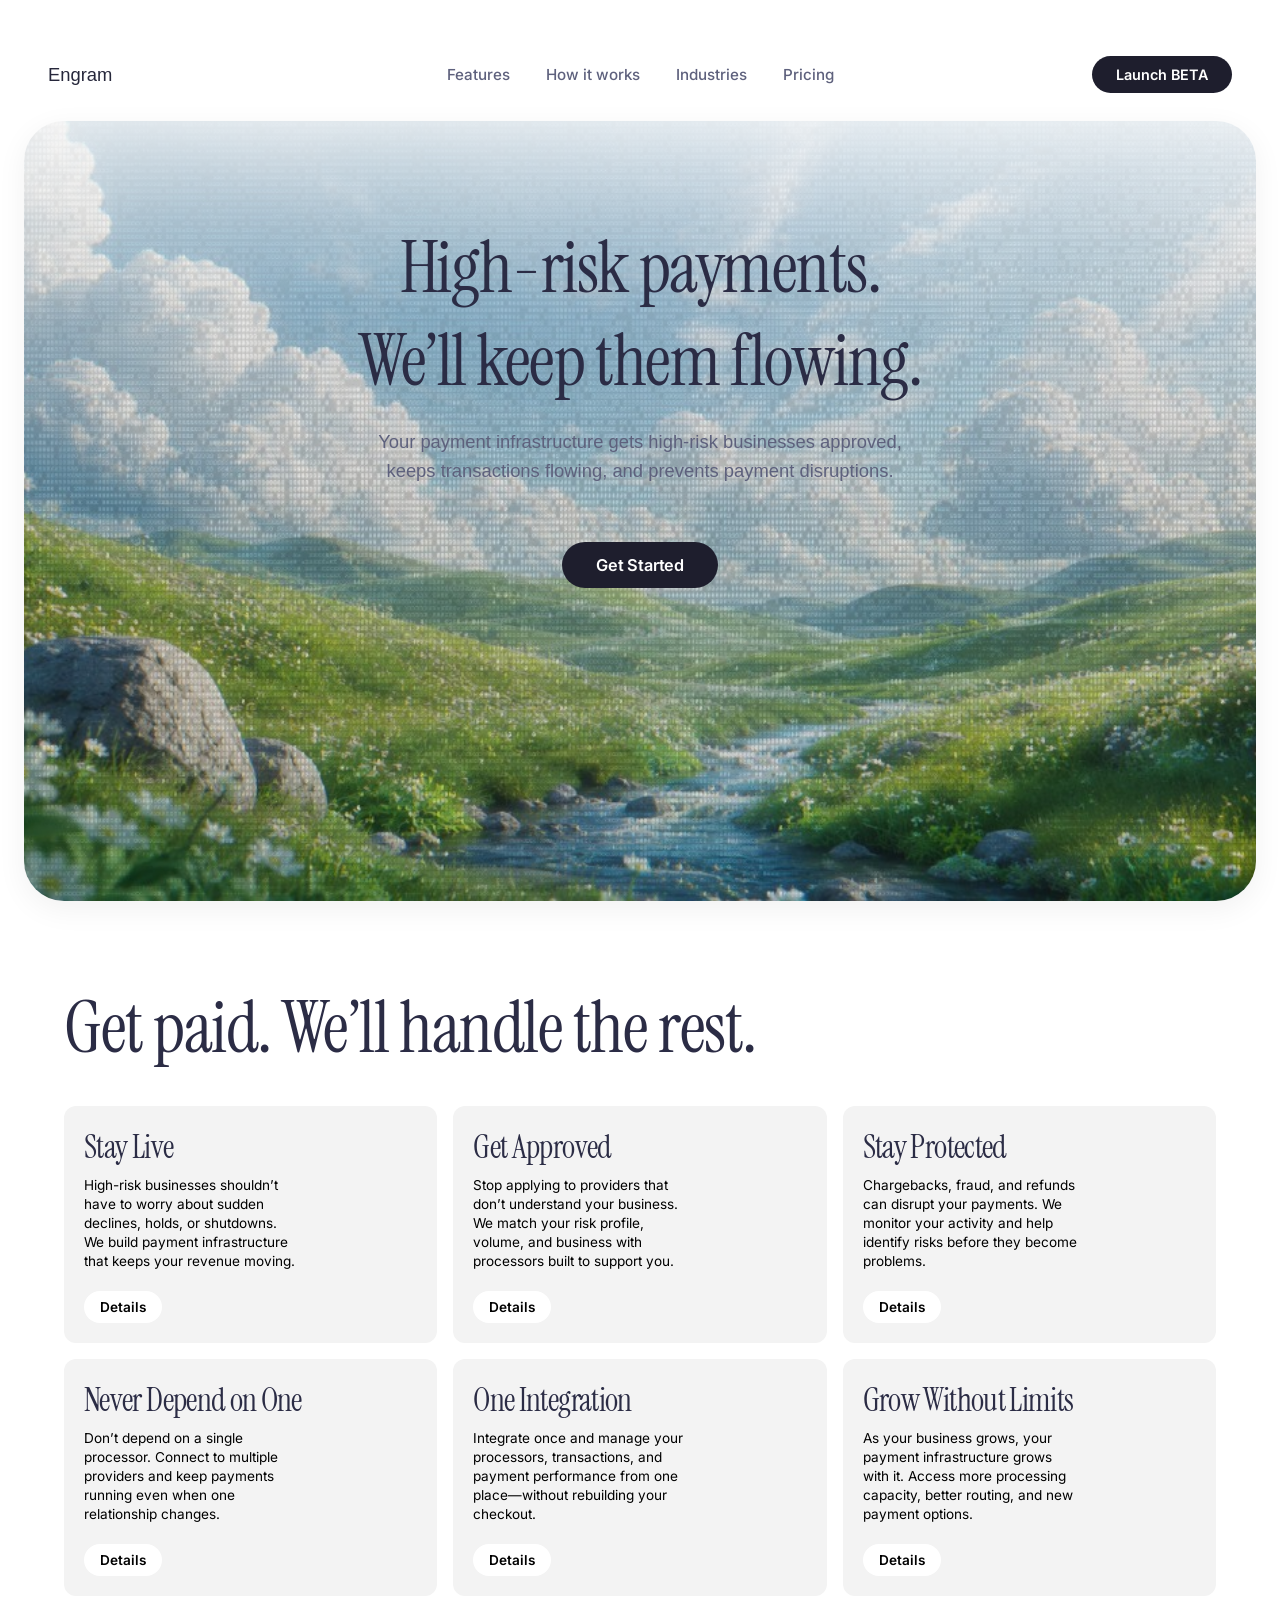
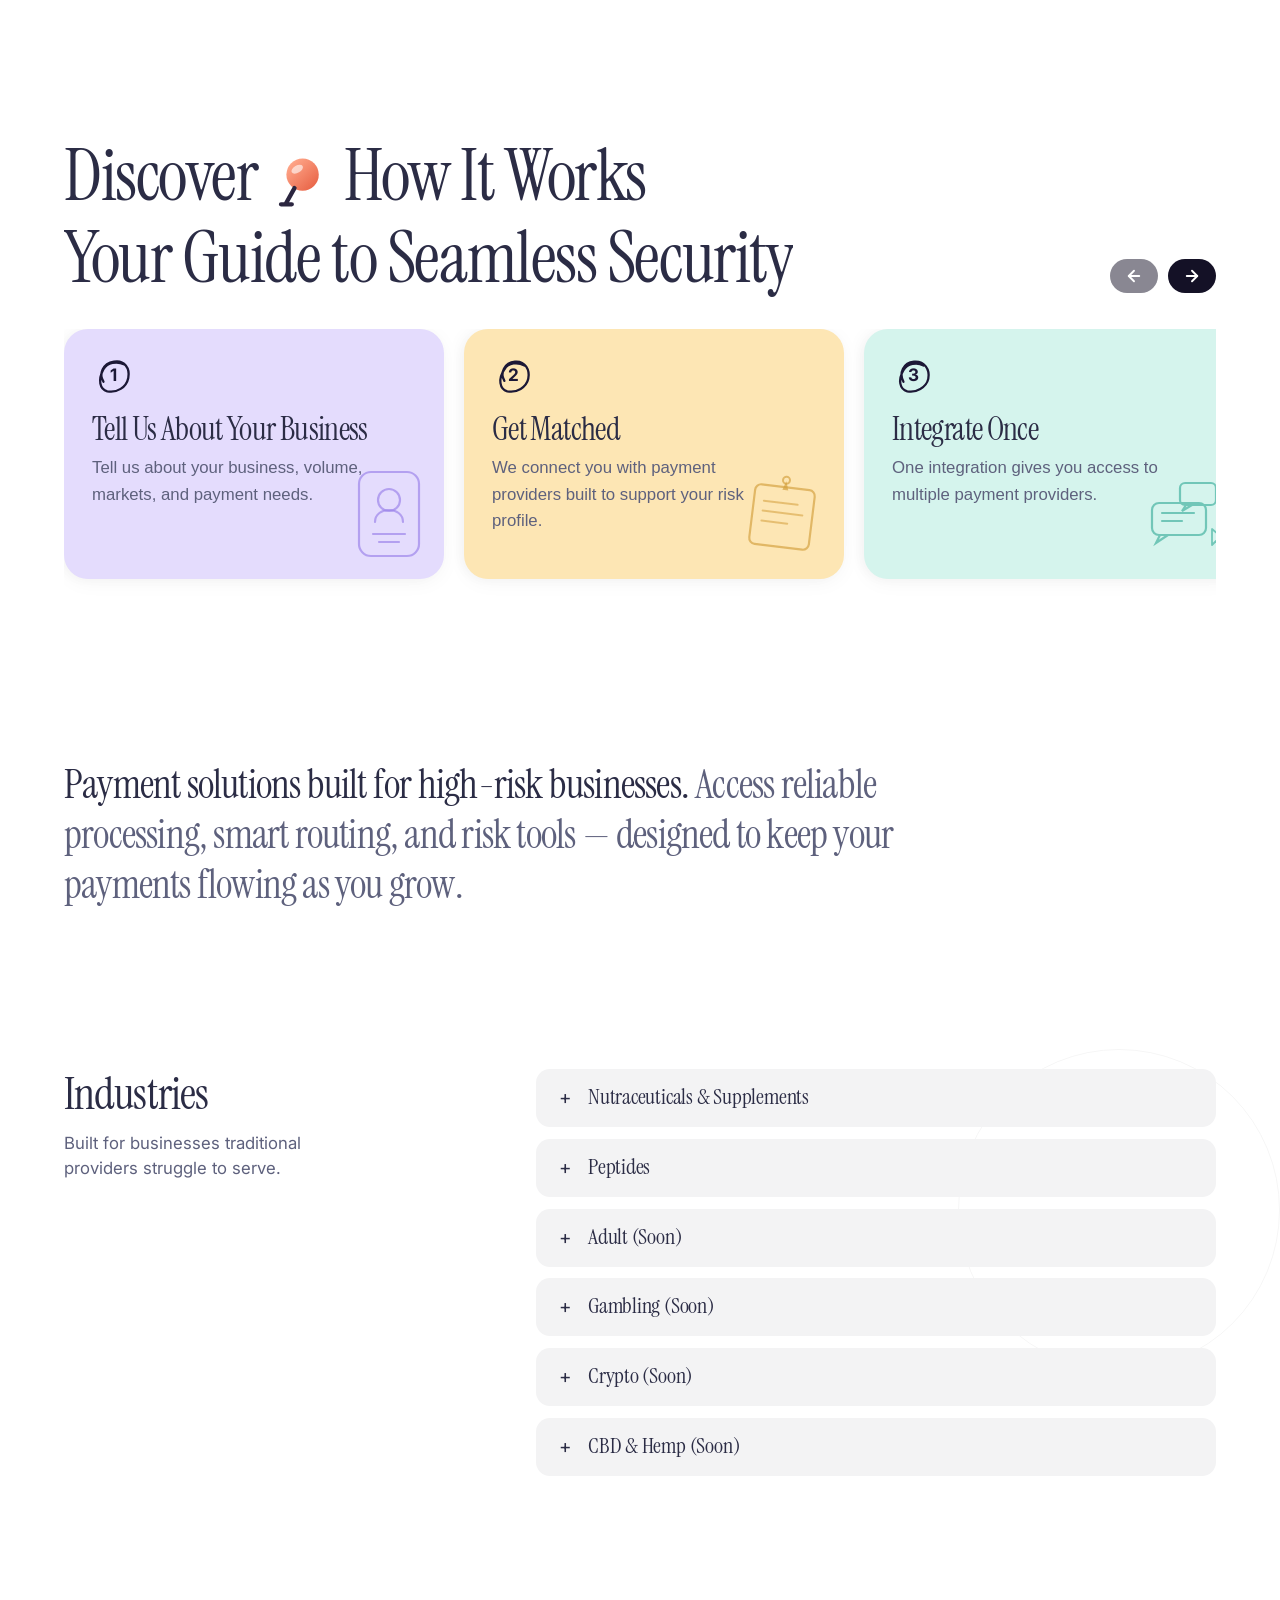
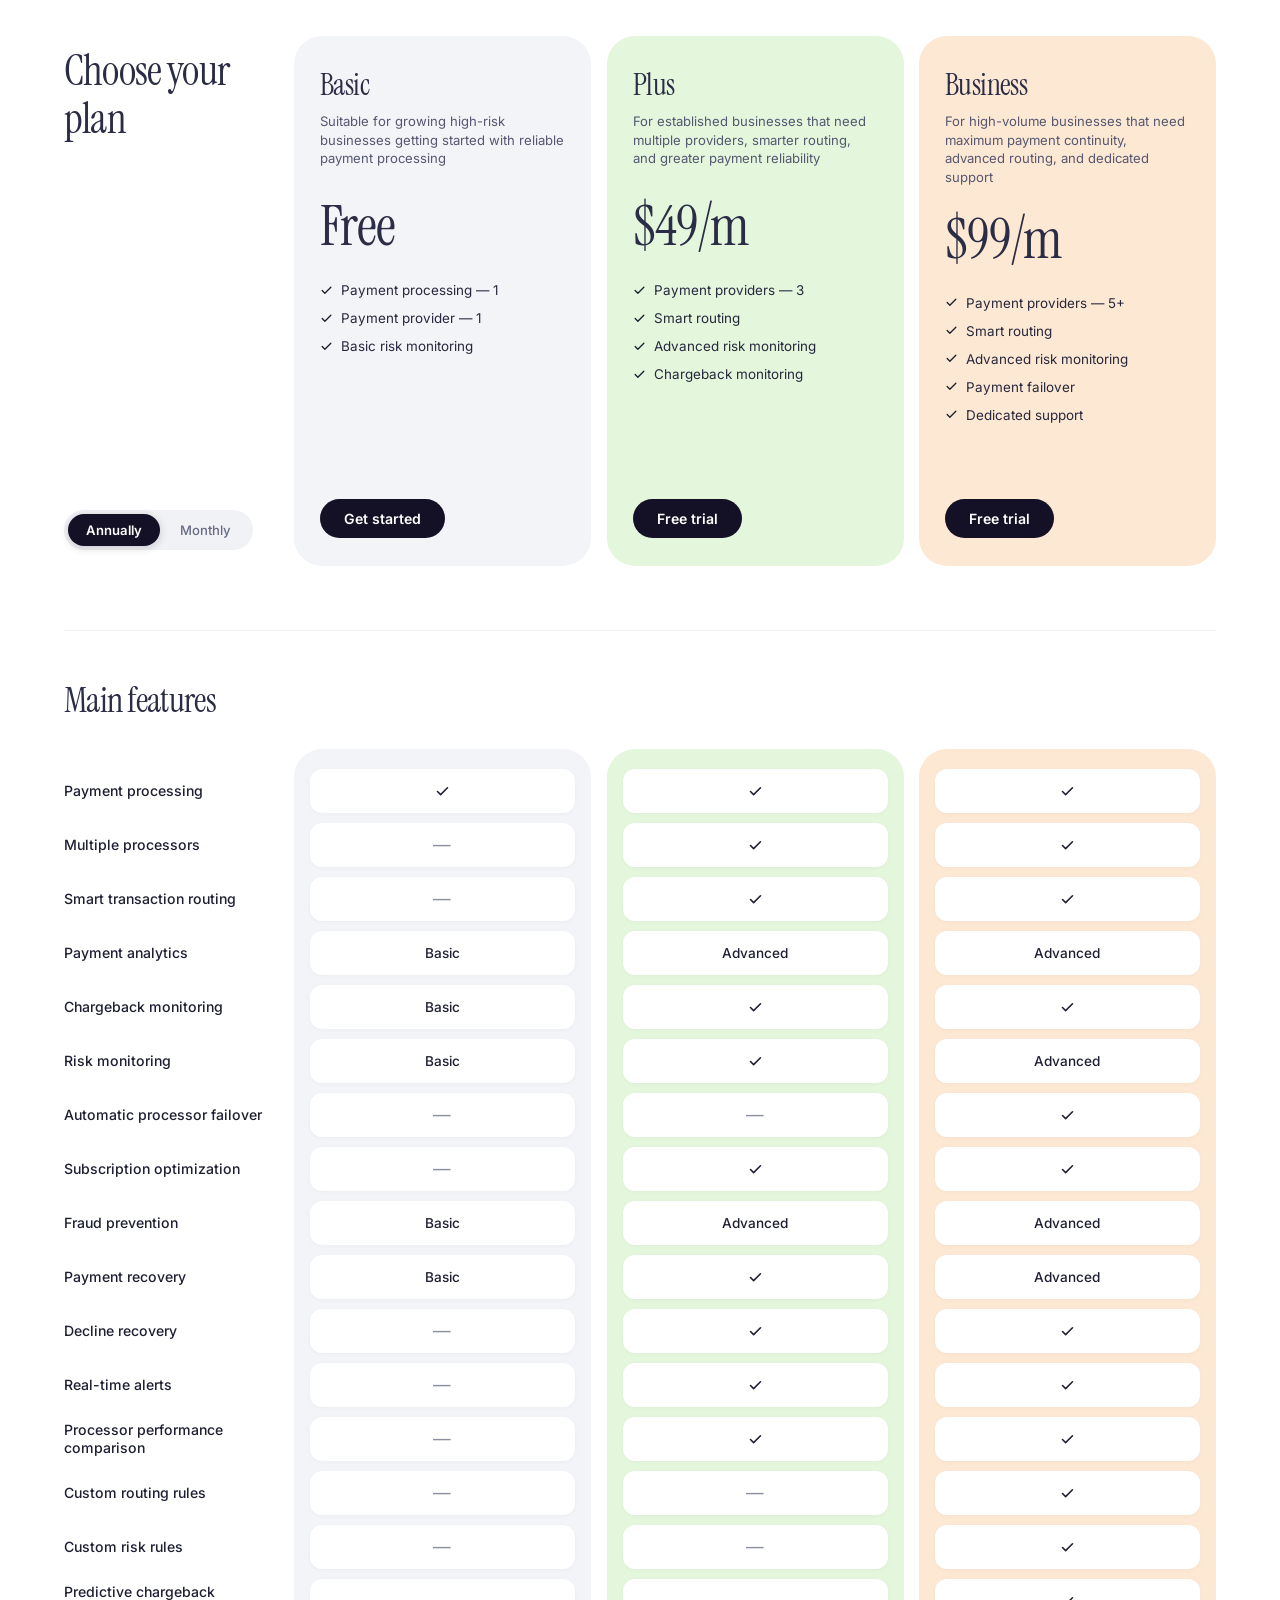
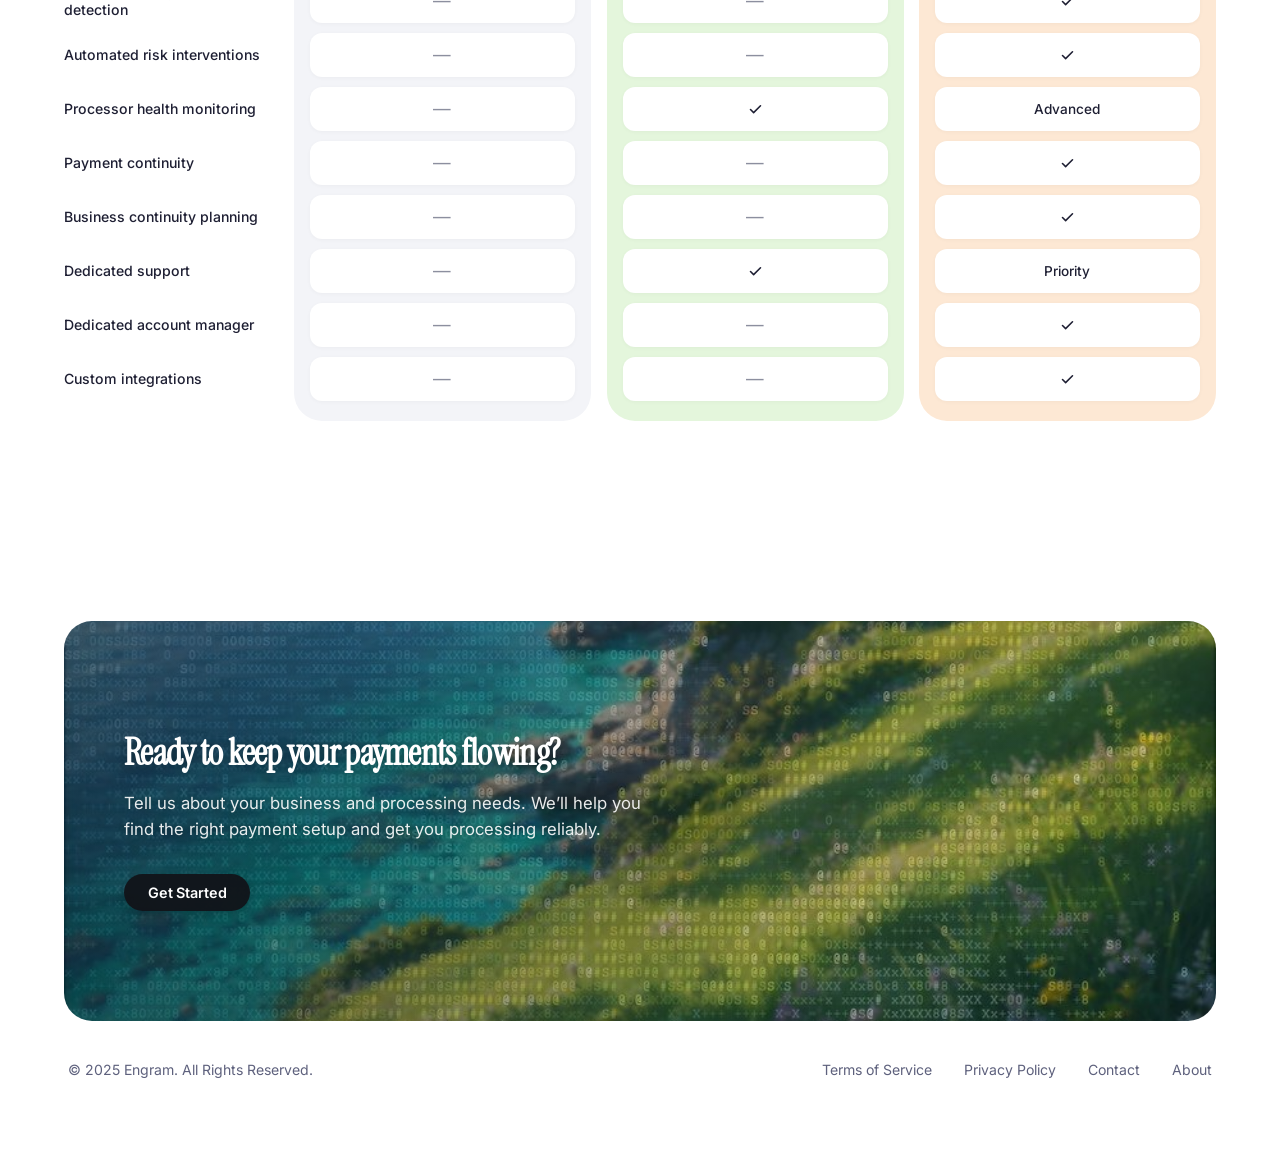
==== commit c43cebf4: "fixing mobile screens" ====
--- a/index.html
+++ b/index.html
@@ -9,7 +9,7 @@
     <link href="https://fonts.googleapis.com/css2?family=Inter:wght@400;500;600;700&display=swap" rel="stylesheet">
     <link href="https://fonts.googleapis.com/css2?family=Instrument+Serif:ital@0;1&display=swap" rel="stylesheet">
     <link href="https://api.fontshare.com/v2/css?f[]=switzer@400,500,600,700&display=swap" rel="stylesheet">
-    <link rel="stylesheet" href="styles.css?v=35">
+    <link rel="stylesheet" href="styles.css?v=36">
 </head>
 <body>
     <header class="header">
@@ -32,8 +32,8 @@
             <div class="hero-content">
                 <h1>High-risk payments.<br>We’ll keep them flowing.</h1>
                 <p class="hero-desc">
-                    <span class="hero-desc-line">Your payment infrastructure gets high-risk businesses approved,</span>
-                    <span class="hero-desc-line">keeps transactions flowing, and prevents payment disruptions.</span>
+                    <span class="hero-desc-line"><span class="hero-desc-chunk">Your payment infrastructure </span><span class="hero-desc-chunk">gets high-risk businesses approved,</span></span>
+                    <span class="hero-desc-line"><span class="hero-desc-chunk">keeps transactions flowing, </span><span class="hero-desc-chunk">and prevents payment disruptions.</span></span>
                 </p>
                 <a href="contact.html" class="btn btn-dark btn-large" style="text-decoration: none;">Get Started</a>
             </div>
--- a/styles.css
+++ b/styles.css
@@ -210,6 +210,10 @@
     display: block;
 }
 
+.hero-desc-chunk {
+    display: inline;
+}
+
 .hero-content a,
 .hero-content a:hover,
 .hero-content a:focus,
@@ -328,16 +332,17 @@
 
     .hero-content p,
     .hero-desc {
-        font-size: clamp(0.78rem, 2.3vw, 1.05rem);
+        font-size: 1.05rem;
         line-height: 1.5;
         margin-bottom: 26px;
-        width: 100%;
-        max-width: 100%;
     }
 
     .hero-desc-line {
         display: block;
-        white-space: nowrap;
+    }
+
+    .hero-desc-chunk {
+        display: inline;
     }
 }
 
@@ -363,14 +368,16 @@
     
     .hero-content p,
     .hero-desc {
-        font-size: clamp(0.7rem, 2.5vw, 0.92rem);
-        line-height: 1.45;
+        font-size: 0.98rem;
+        line-height: 1.5;
         margin-bottom: 22px;
-        width: 100%;
-        max-width: 100%;
     }
 
     .hero-desc-line {
+        display: contents;
+    }
+
+    .hero-desc-chunk {
         display: block;
         white-space: nowrap;
     }
@@ -414,14 +421,18 @@
     
     .hero-content p,
     .hero-desc {
-        font-size: clamp(0.58rem, 2.6vw, 0.78rem);
-        line-height: 1.45;
+        font-size: 0.92rem;
+        line-height: 1.5;
         margin-bottom: 18px;
         width: 100%;
         max-width: 100%;
     }
     
     .hero-desc-line {
+        display: contents;
+    }
+
+    .hero-desc-chunk {
         display: block;
         white-space: nowrap;
     }
@@ -450,10 +461,15 @@
     
     .hero-content p,
     .hero-desc {
-        font-size: clamp(0.52rem, 2.5vw, 0.65rem);
+        font-size: 0.84rem;
+        line-height: 1.45;
     }
 
     .hero-desc-line {
+        display: contents;
+    }
+
+    .hero-desc-chunk {
         display: block;
         white-space: nowrap;
     }
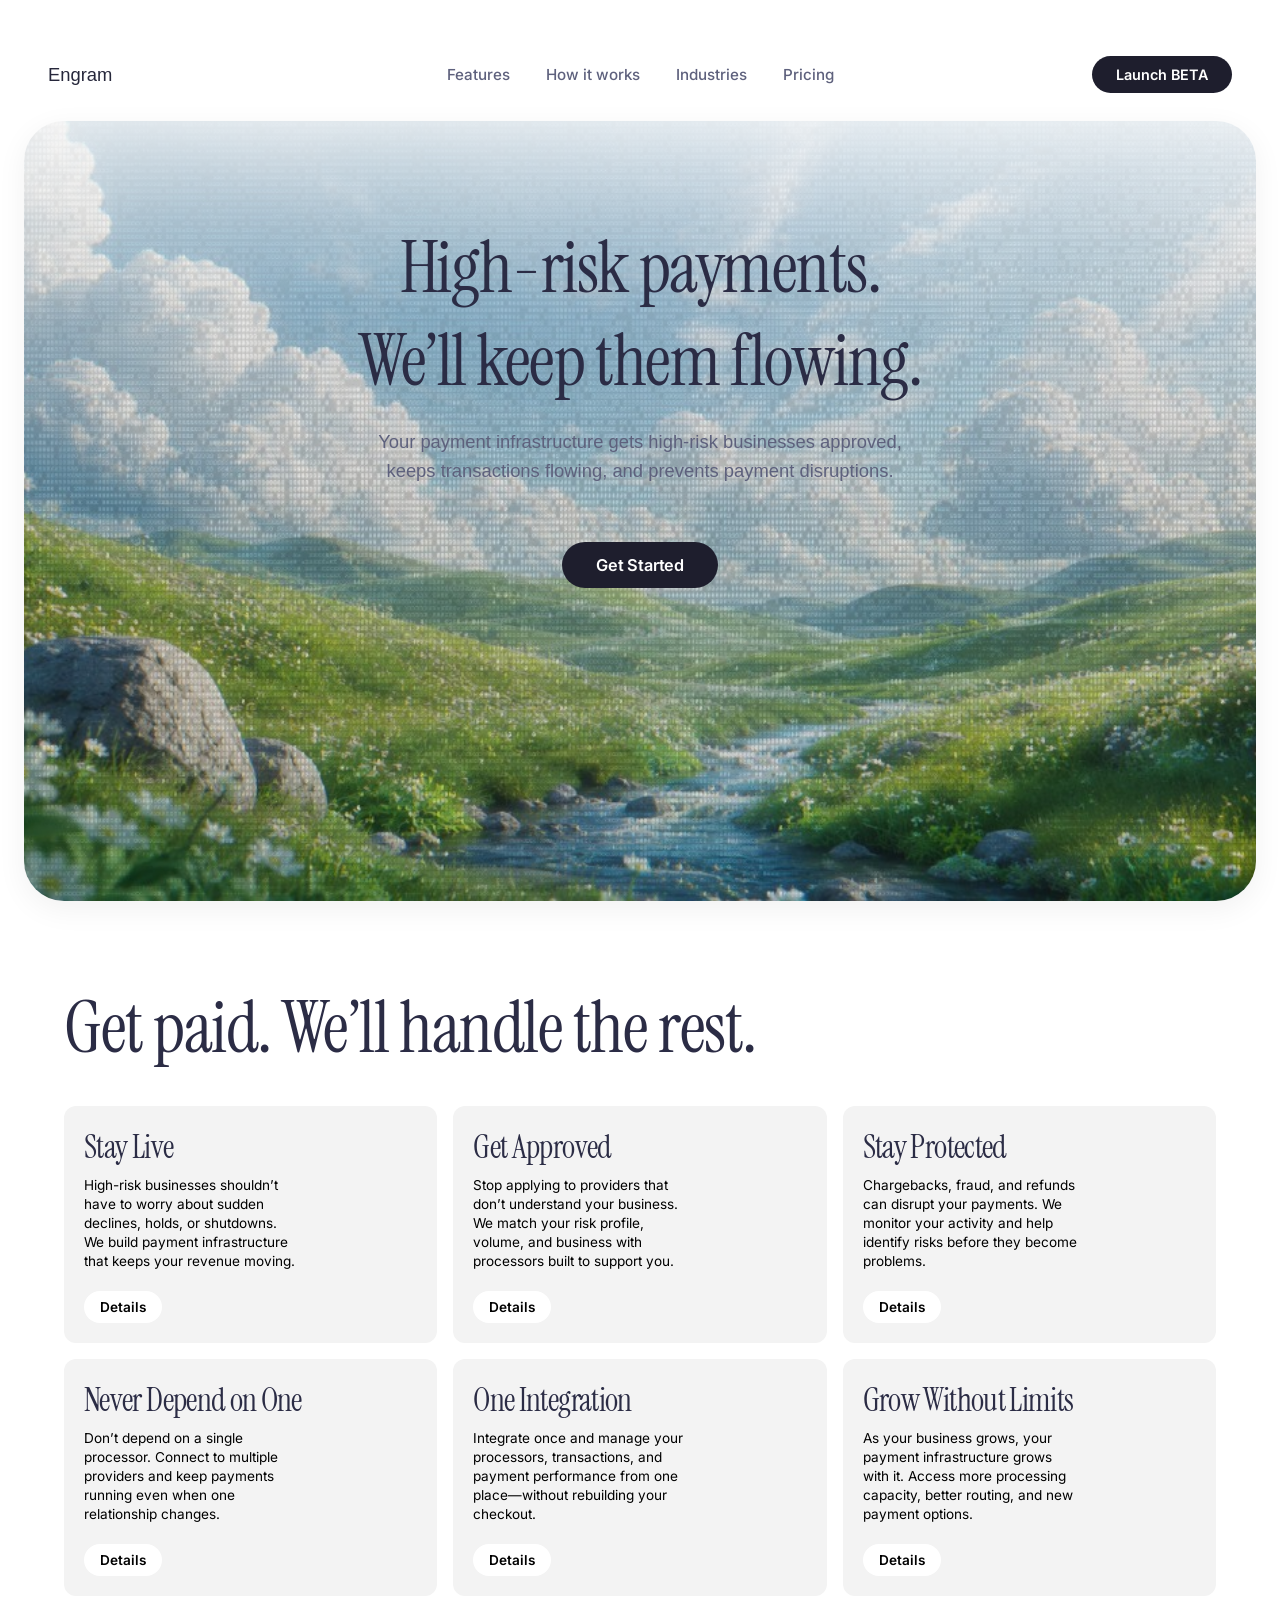
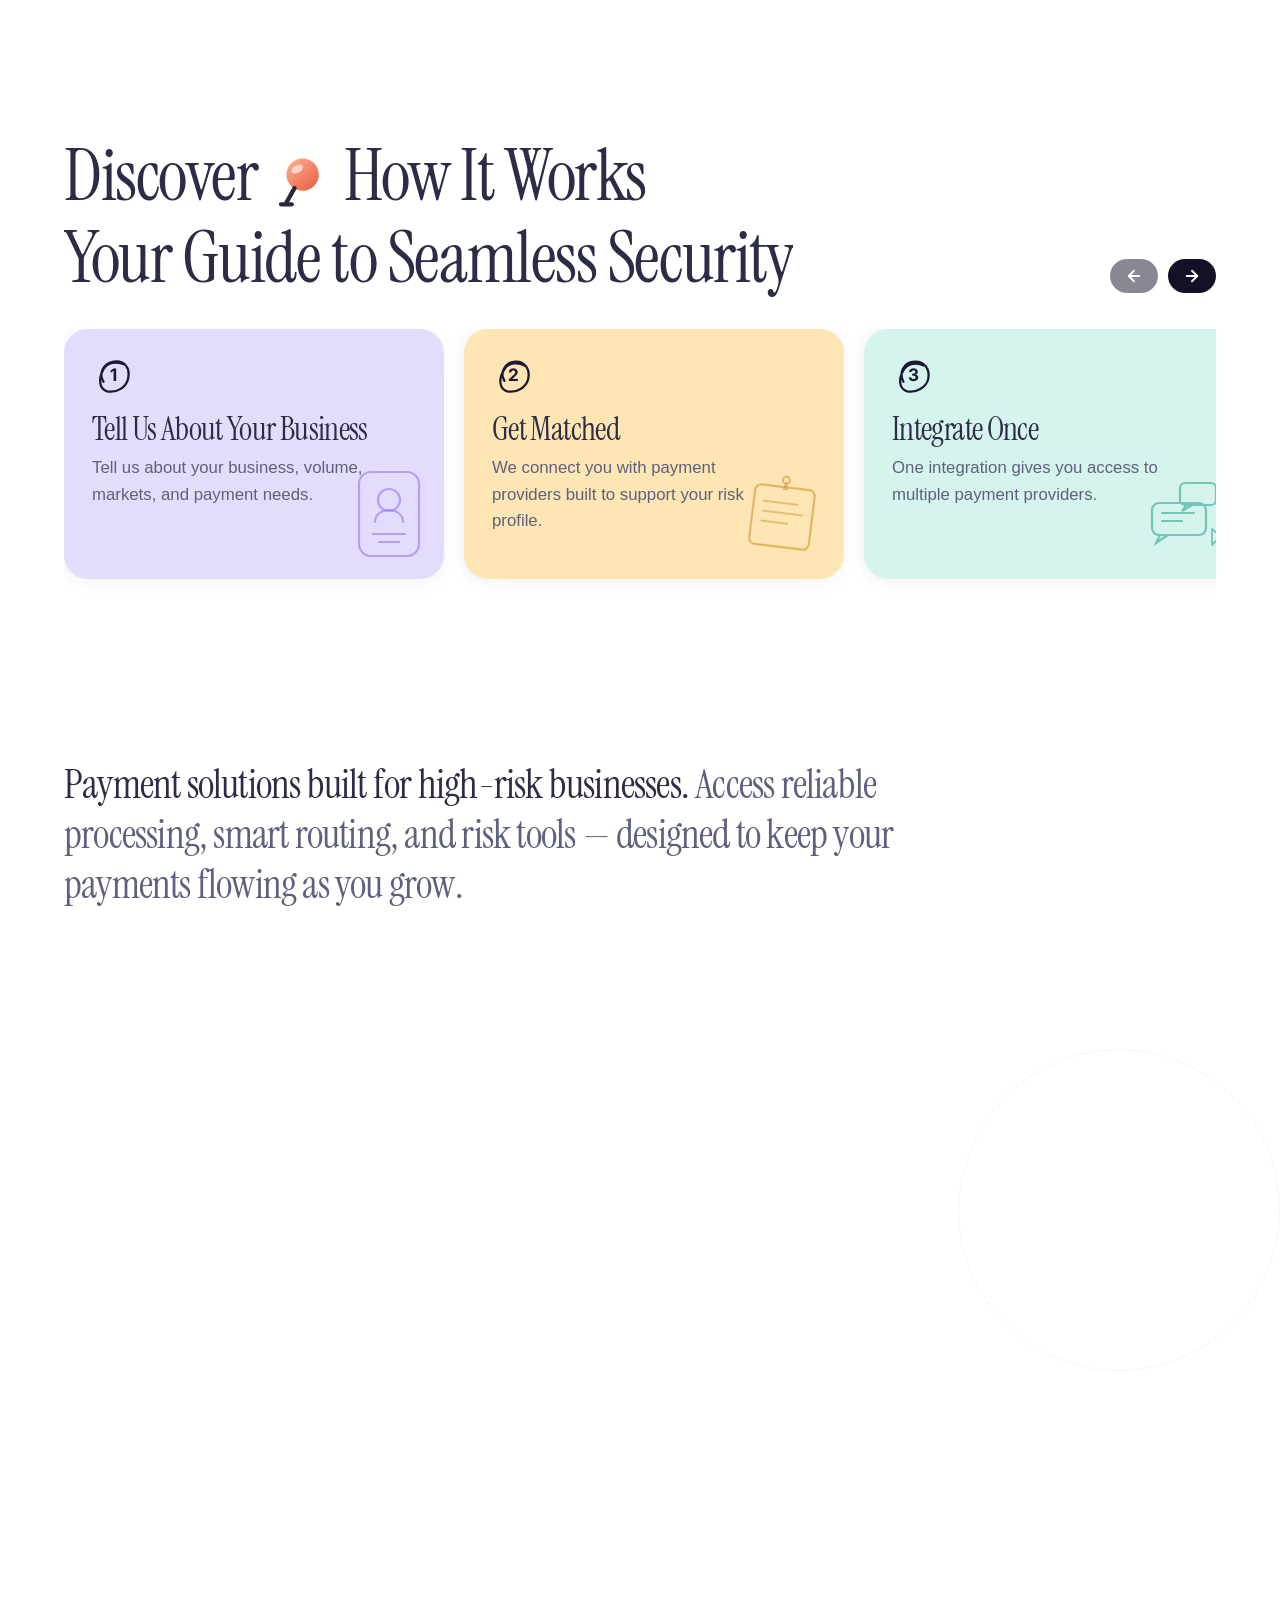
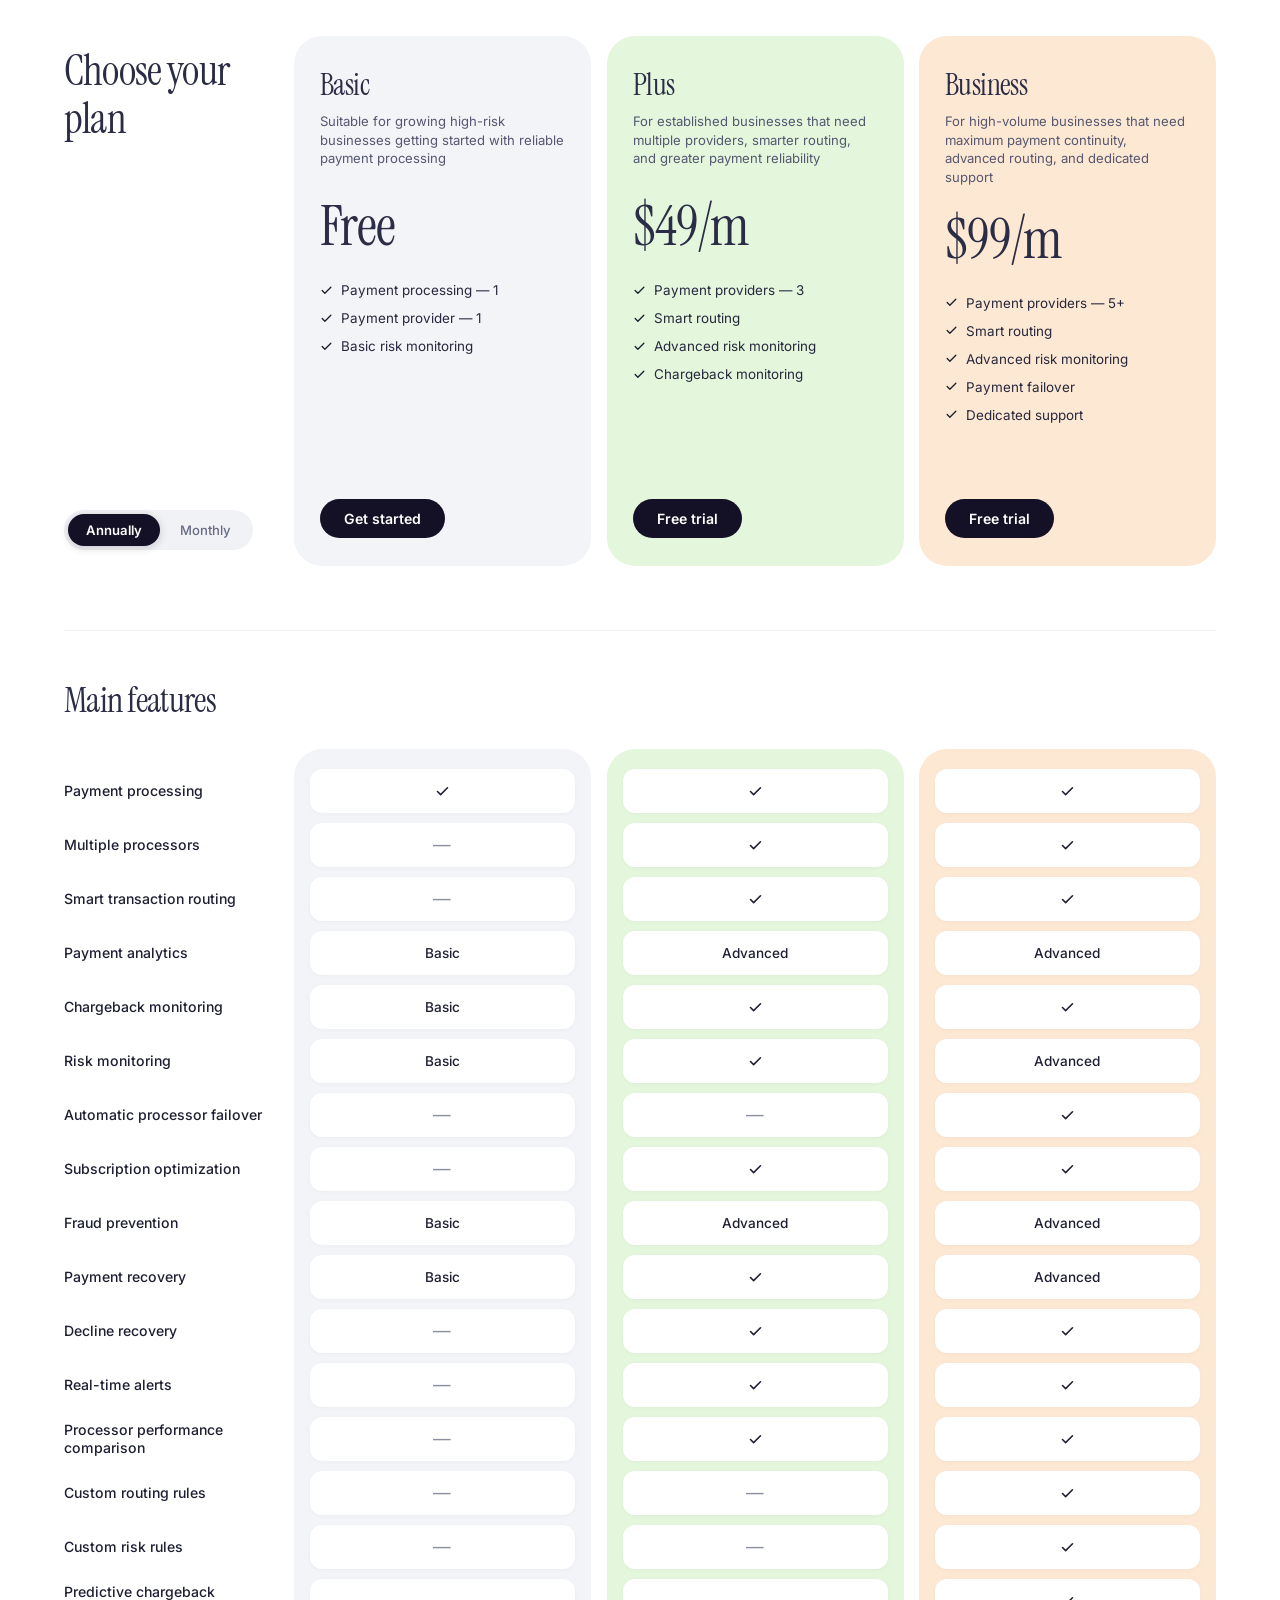
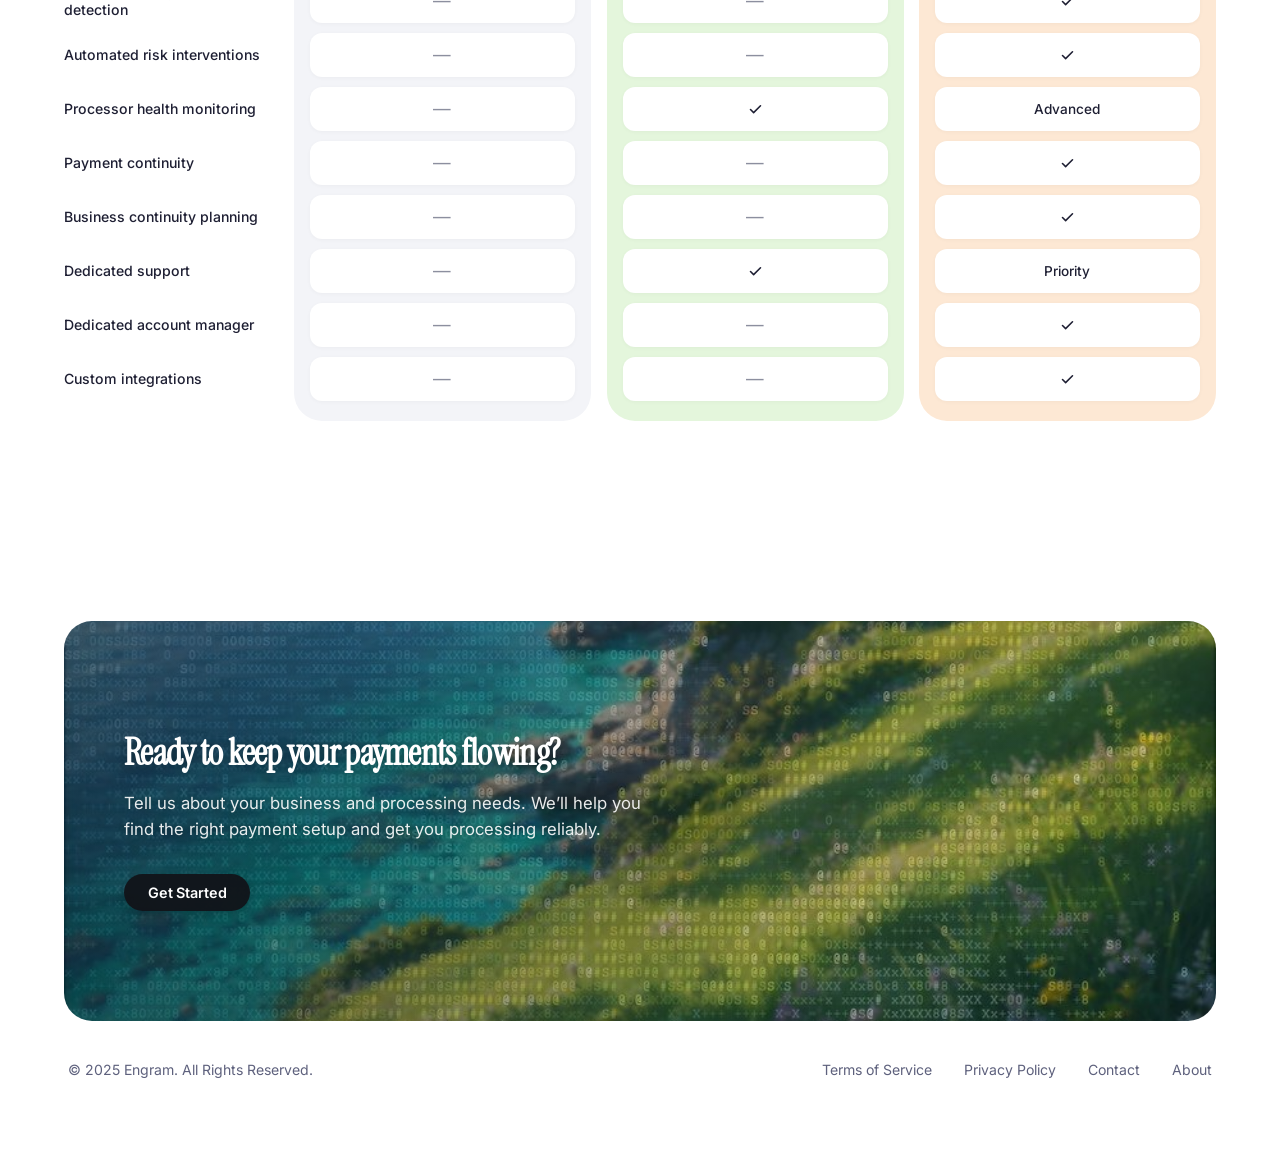
==== commit 9825ed95: "more fixes" ====
--- a/index.html
+++ b/index.html
@@ -9,7 +9,7 @@
     <link href="https://fonts.googleapis.com/css2?family=Inter:wght@400;500;600;700&display=swap" rel="stylesheet">
     <link href="https://fonts.googleapis.com/css2?family=Instrument+Serif:ital@0;1&display=swap" rel="stylesheet">
     <link href="https://api.fontshare.com/v2/css?f[]=switzer@400,500,600,700&display=swap" rel="stylesheet">
-    <link rel="stylesheet" href="styles.css?v=36">
+    <link rel="stylesheet" href="styles.css?v=38">
 </head>
 <body>
     <header class="header">
--- a/styles.css
+++ b/styles.css
@@ -315,14 +315,18 @@
     }
     
     .hero-card {
-        height: auto;
-        min-height: 560px;
-        padding: 50px 24px 60px 24px;
+        height: calc(100vh - 90px);
+        height: calc(100dvh - 90px);
+        max-height: 660px;
+        min-height: 520px;
+        padding: 36px 24px;
         border-radius: 28px;
+        justify-content: center;
+        background-position: center 36%;
     }
     
     .hero-content {
-        margin-top: 40px;
+        margin-top: 0;
         width: 100%;
     }
     
@@ -348,17 +352,26 @@
 
 @media (max-width: 768px) {
     .header {
-        padding: 32px 24px 20px 24px;
+        padding: 24px 20px 14px 20px;
+    }
+    
+    .main-content {
+        padding: 0 16px 24px 16px;
     }
     
     .hero-card {
+        height: calc(100vh - 84px);
+        height: calc(100dvh - 84px);
+        max-height: 600px;
         min-height: 480px;
-        padding: 40px 20px 48px 20px;
+        padding: 30px 20px;
         border-radius: 24px;
+        justify-content: center;
+        background-position: center 34%;
     }
     
     .hero-content {
-        margin-top: 24px;
+        margin-top: 0;
         width: 100%;
     }
     
@@ -385,7 +398,7 @@
 
 @media (max-width: 576px) {
     .header {
-        padding: 22px 16px 14px 16px;
+        padding: 16px 14px 10px 14px;
     }
     
     .logo {
@@ -398,32 +411,37 @@
     }
     
     .main-content {
-        padding: 0 14px 24px 14px;
+        padding: 0 12px 24px 12px;
     }
     
     .hero-card {
-        min-height: 400px;
-        padding: 32px 16px 40px 16px;
-        border-radius: 18px;
+        height: calc(100vh - 78px);
+        height: calc(100dvh - 78px);
+        max-height: 560px;
+        min-height: 440px;
+        padding: 24px 14px;
+        border-radius: 22px;
+        justify-content: center;
+        background-position: center 30%;
     }
     
     .hero-content {
-        margin-top: 14px;
+        margin-top: 0;
         padding: 0;
         width: 100%;
     }
     
     .hero-content h1 {
-        font-size: 2.05rem;
+        font-size: 2.15rem;
         line-height: 1.15;
-        margin-bottom: 12px;
+        margin-bottom: 14px;
     }
     
     .hero-content p,
     .hero-desc {
         font-size: 0.92rem;
         line-height: 1.5;
-        margin-bottom: 18px;
+        margin-bottom: 22px;
         width: 100%;
         max-width: 100%;
     }
@@ -442,13 +460,26 @@
     a.btn-large {
         padding: 11px 24px !important;
         font-size: 0.88rem !important;
-        margin-top: 14px;
+        margin-top: 4px;
     }
 }
 
 @media (max-width: 380px) {
     .header {
-        padding: 16px 12px 10px 12px;
+        padding: 14px 12px 8px 12px;
+    }
+    
+    .main-content {
+        padding: 0 10px 20px 10px;
+    }
+    
+    .hero-card {
+        height: calc(100vh - 68px);
+        height: calc(100dvh - 68px);
+        max-height: 500px;
+        min-height: 400px;
+        padding: 18px 10px;
+        background-position: center 28%;
     }
     
     .logo {
@@ -456,13 +487,13 @@
     }
     
     .hero-content h1 {
-        font-size: 1.75rem;
+        font-size: 1.85rem;
     }
     
     .hero-content p,
     .hero-desc {
-        font-size: 0.84rem;
-        line-height: 1.45;
+        font-size: 0.82rem;
+        line-height: 1.42;
     }
 
     .hero-desc-line {
